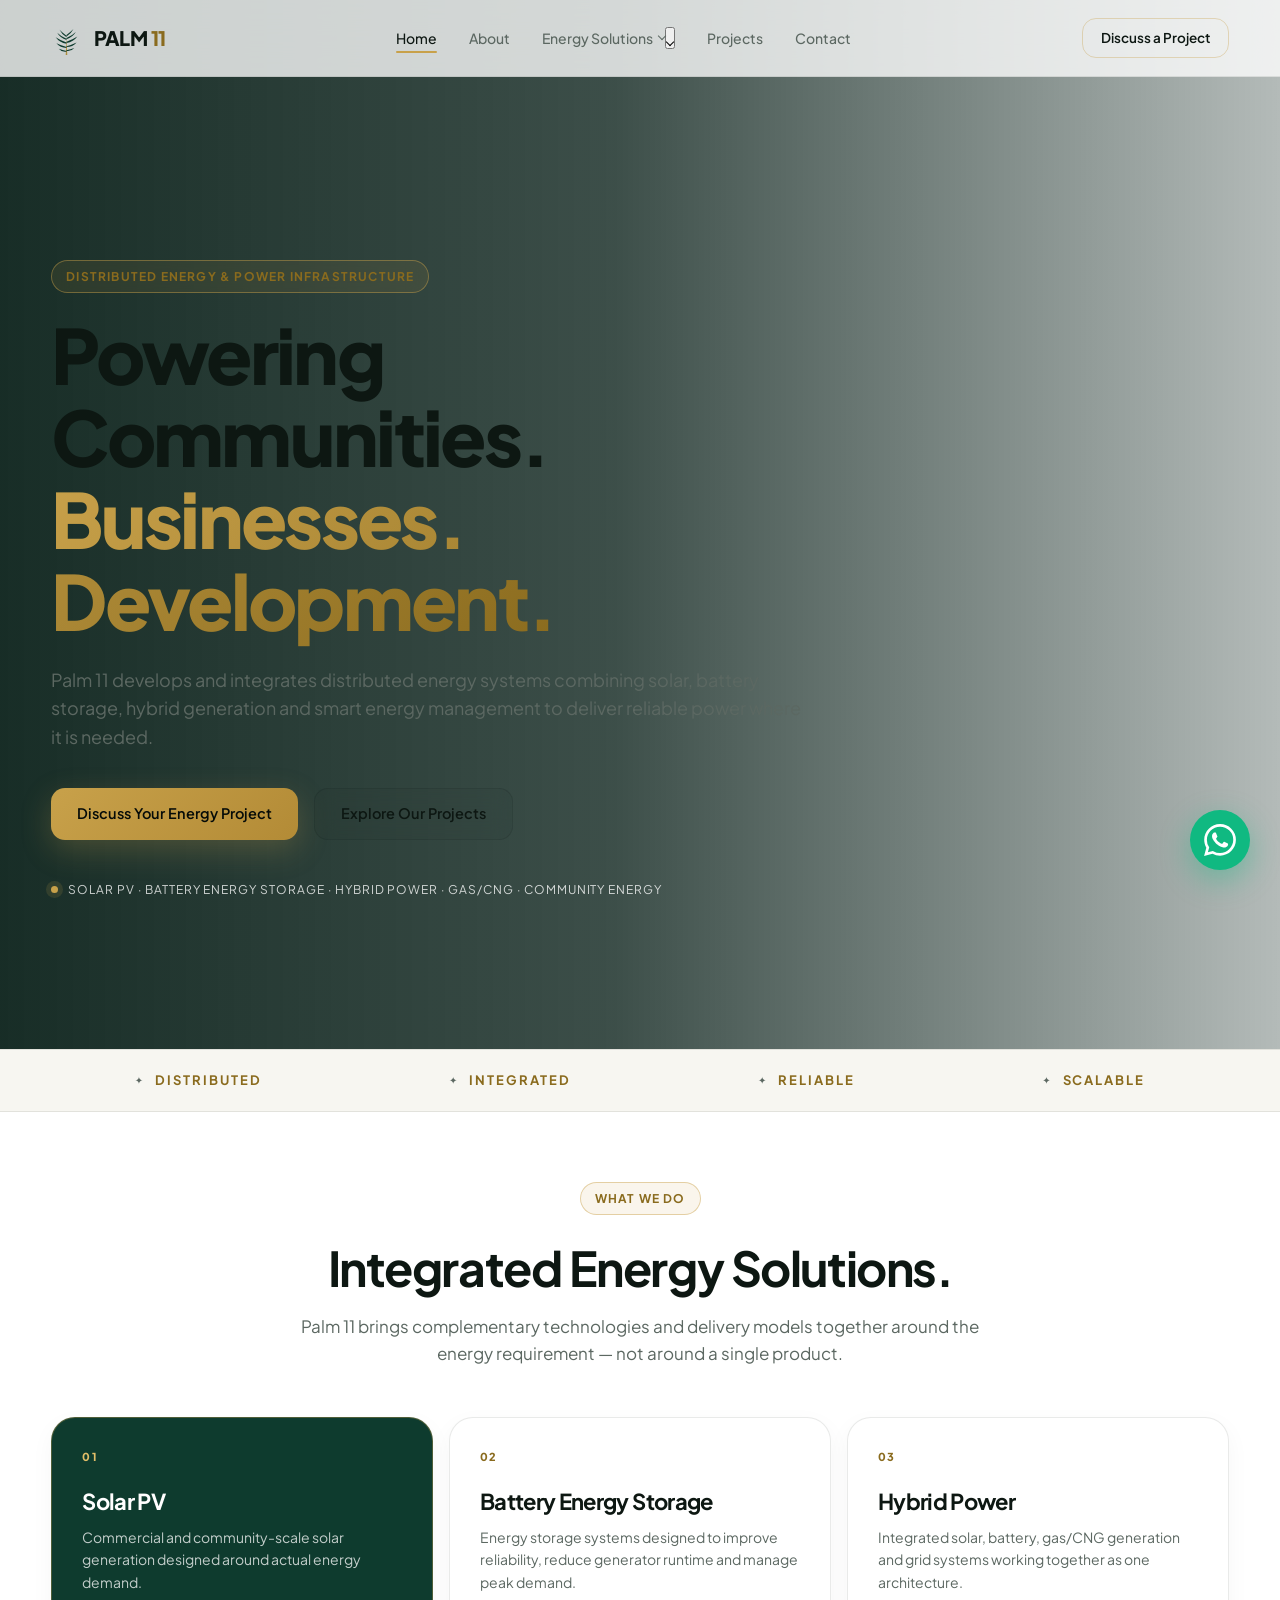
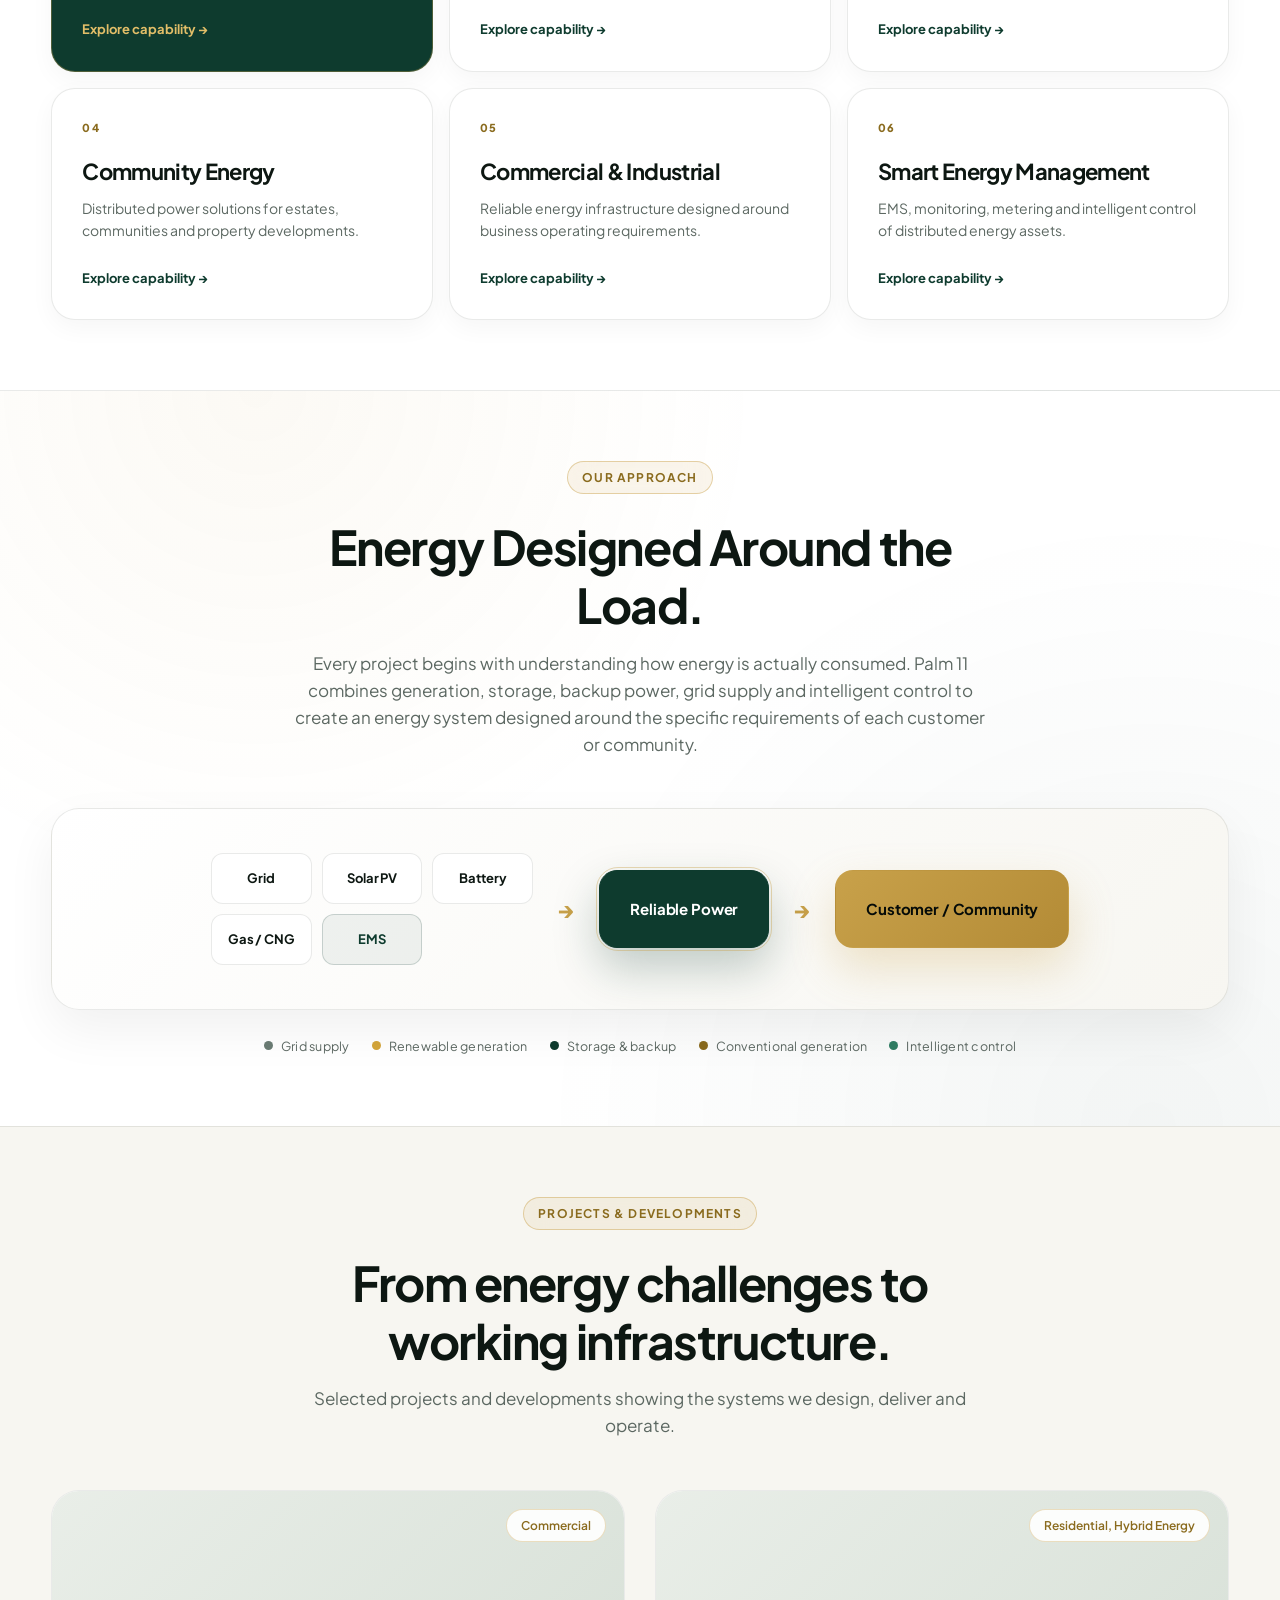
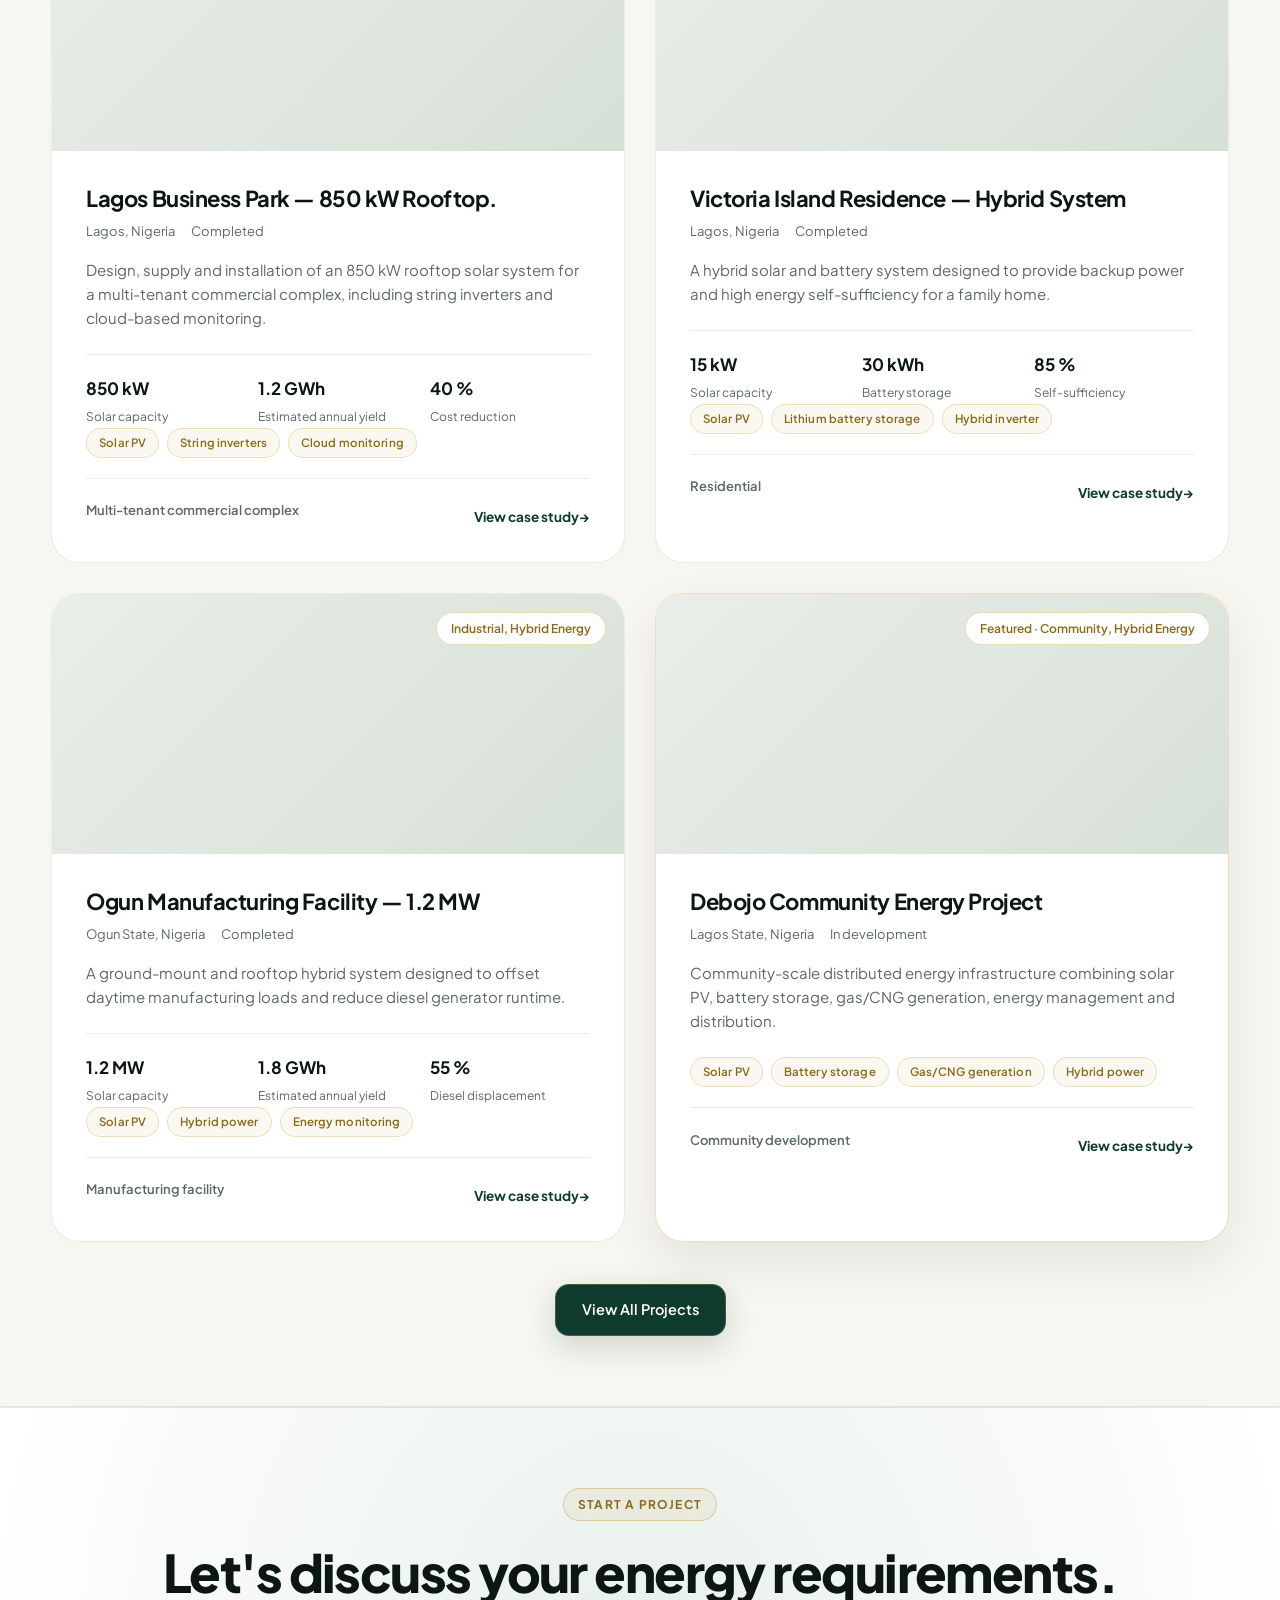
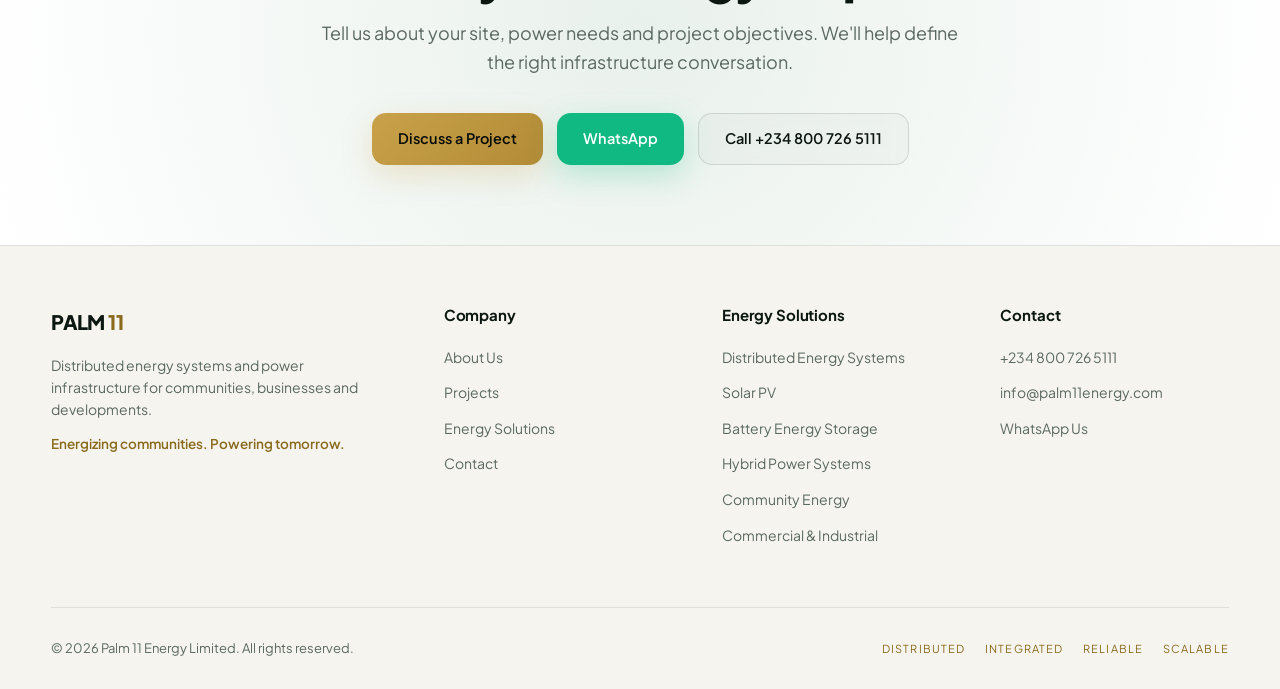
==== index.html @ ef3ab699 "Update index.html" ====
<!DOCTYPE html>
<html lang="en"><head>
<meta charset="UTF-8"><meta name="viewport" content="width=device-width, initial-scale=1.0">
<title>Palm 11 Energy | Distributed Energy &amp; Power Infrastructure</title>
<meta name="description" content="Palm 11 develops and integrates distributed energy systems — solar PV, battery storage, hybrid power, gas/CNG generation and smart energy management — for communities, businesses and developments across Nigeria.">
<meta name="keywords" content="distributed energy Nigeria, solar PV, battery energy storage, BESS Nigeria, hybrid power systems, community energy, commercial industrial energy, energy as a service, smart energy management">
<meta name="author" content="Palm 11 Energy Limited"><meta name="robots" content="index, follow"><link rel="canonical" href="https://www.palm11energy.com/">
<meta property="og:type" content="website">
<meta property="og:title" content="Palm 11 Energy | Distributed Energy &amp; Power Infrastructure">
<meta property="og:description" content="Integrated distributed energy systems for communities, businesses and developments.">
<meta property="og:url" content="https://www.palm11energy.com/">
<meta property="og:image" content="https://www.palm11energy.com/images/og-home.jpg">
<meta property="og:site_name" content="Palm 11 Energy Limited">
<meta name="twitter:card" content="summary_large_image">
<meta name="twitter:title" content="Palm 11 Energy | Distributed Energy &amp; Power Infrastructure">
<meta name="twitter:description" content="Integrated distributed energy systems for communities, businesses and developments.">
<script type="application/ld+json">{"@context":"https://schema.org","@type":"Organization","name":"Palm 11 Energy Limited","url":"https://www.palm11energy.com","logo":"https://www.palm11energy.com/images/logo.svg","description":"Distributed energy and power infrastructure development company."}</script>
<link rel="stylesheet" href="css/styles.css"><link rel="icon" type="image/svg+xml" href="images/logo-mark.svg"></head><body>
<header class="site-header">
  <div class="container nav-wrapper">
    <a href="index.html" class="logo" aria-label="Palm 11 Energy Home">
  <img src="images/logo-mark.svg" class="logo-mark" alt="" aria-hidden="true">
  <span class="logo-text">PALM <span>11</span></span>
</a>
    <nav class="nav-menu" aria-label="Main navigation"><a href="index.html" class="active">Home</a>
        <a href="about.html" class="">About</a>
        <div class="nav-dropdown">
          <a href="services.html" class="nav-dropdown-trigger " aria-haspopup="true">Energy Solutions <span class="nav-chevron" aria-hidden="true">⌄</span></a>
          <button class="nav-dropdown-toggle" type="button" aria-label="Show Energy Solutions links" aria-expanded="false" aria-controls="energy-solutions-submenu"><span class="nav-chevron" aria-hidden="true">⌄</span></button>
          <div class="nav-dropdown-menu" id="energy-solutions-submenu">
            <a href="services.html#distributed">Distributed Energy Systems <small>Integrated generation + storage</small></a>
            <a href="services.html#solar">Solar PV <small>Commercial + community scale</small></a>
            <a href="services.html#bess">Battery Energy Storage <small>BESS + load management</small></a>
            <a href="services.html#hybrid">Hybrid Power Systems <small>Solar + battery + gas/CNG + grid</small></a>
            <a href="services.html#community">Community Energy <small>Estates + developments</small></a>
            <a href="services.html#ci">Commercial &amp; Industrial <small>Business + industrial energy</small></a>
            <a href="services.html#eaas">Energy-as-a-Service <small>Service-based infrastructure</small></a>
            <a href="services.html#smart">Smart Energy &amp; Monitoring <small>EMS + metering + data</small></a>
          </div>
        </div>
        <a href="projects.html" class="">Projects</a>
        <a href="contact.html" class="">Contact</a></nav>
    <div class="nav-cta">
      <a href="contact.html" class="btn btn-outline">Discuss a Project</a>
    </div>
    <button class="mobile-toggle" aria-label="Toggle menu" aria-expanded="false"><span></span><span></span><span></span></button>
  </div>
</header>

<!-- HERO -->
<section class="hero hero-infrastructure"><div class="container"><div class="hero-content">
<span class="eyebrow">Distributed Energy &amp; Power Infrastructure</span>
<h1>Powering Communities. <span>Businesses. Development.</span></h1>
<p>Palm 11 develops and integrates distributed energy systems combining solar, battery storage, hybrid generation and smart energy management to deliver reliable power where it is needed.</p>
<div class="hero-actions">
  <a href="contact.html" class="btn btn-gold">Discuss Your Energy Project</a>
  <a href="projects.html" class="btn btn-outline-white">Explore Our Projects</a>
</div>
<div class="hero-note"><span></span> Solar PV · Battery Energy Storage · Hybrid Power · Gas/CNG · Community Energy</div>
</div></div></section>

<div class="values-bar"><div class="container"><span>Distributed</span><span>Integrated</span><span>Reliable</span><span>Scalable</span></div></div>

<!-- WHAT WE DO -->
<section class="section"><div class="container">
  <div class="section-header">
    <span class="eyebrow">What We Do</span>
    <h2>Integrated Energy Solutions.</h2>
    <p>Palm 11 brings complementary technologies and delivery models together around the energy requirement — not around a single product.</p>
  </div>
  <div class="capability-grid capability-grid-6">
    <article class="capability-card featured">
      <div class="capability-number">01</div>
      <h3>Solar PV</h3>
      <p>Commercial and community-scale solar generation designed around actual energy demand.</p>
      <a href="services.html#solar">Explore capability →</a>
    </article>
    <article class="capability-card">
      <div class="capability-number">02</div>
      <h3>Battery Energy Storage</h3>
      <p>Energy storage systems designed to improve reliability, reduce generator runtime and manage peak demand.</p>
      <a href="services.html#bess">Explore capability →</a>
    </article>
    <article class="capability-card">
      <div class="capability-number">03</div>
      <h3>Hybrid Power</h3>
      <p>Integrated solar, battery, gas/CNG generation and grid systems working together as one architecture.</p>
      <a href="services.html#hybrid">Explore capability →</a>
    </article>
    <article class="capability-card">
      <div class="capability-number">04</div>
      <h3>Community Energy</h3>
      <p>Distributed power solutions for estates, communities and property developments.</p>
      <a href="services.html#community">Explore capability →</a>
    </article>
    <article class="capability-card">
      <div class="capability-number">05</div>
      <h3>Commercial &amp; Industrial</h3>
      <p>Reliable energy infrastructure designed around business operating requirements.</p>
      <a href="services.html#ci">Explore capability →</a>
    </article>
    <article class="capability-card">
      <div class="capability-number">06</div>
      <h3>Smart Energy Management</h3>
      <p>EMS, monitoring, metering and intelligent control of distributed energy assets.</p>
      <a href="services.html#smart">Explore capability →</a>
    </article>
  </div>
</div></section>

<!-- ENERGY DESIGNED AROUND THE LOAD -->
<section class="section energy-flow-section">
  <div class="container">
    <div class="section-header">
      <span class="eyebrow">Our Approach</span>
      <h2>Energy Designed Around the Load.</h2>
      <p>Every project begins with understanding how energy is actually consumed. Palm 11 combines generation, storage, backup power, grid supply and intelligent control to create an energy system designed around the specific requirements of each customer or community.</p>
    </div>

    <div class="energy-flow" role="img" aria-label="Diagram: Grid, Solar, Battery, Gas/CNG and Energy Management System combine to deliver reliable power to the customer or community.">
      <div class="flow-sources">
        <div class="flow-node">Grid</div>
        <div class="flow-node">Solar PV</div>
        <div class="flow-node">Battery</div>
        <div class="flow-node">Gas / CNG</div>
        <div class="flow-node flow-node-ems">EMS</div>
      </div>
      <div class="flow-arrow" aria-hidden="true">→</div>
      <div class="flow-node flow-core">Reliable Power</div>
      <div class="flow-arrow" aria-hidden="true">→</div>
      <div class="flow-node flow-customer">Customer / Community</div>
    </div>

    <div class="flow-legend">
      <span><i class="dot dot-grid"></i> Grid supply</span>
      <span><i class="dot dot-solar"></i> Renewable generation</span>
      <span><i class="dot dot-storage"></i> Storage &amp; backup</span>
      <span><i class="dot dot-gen"></i> Conventional generation</span>
      <span><i class="dot dot-ems"></i> Intelligent control</span>
    </div>
  </div>
</section>

<!-- PROJECTS -->
<section class="section project-preview"><div class="container">
  <div class="section-header">
    <span class="eyebrow">Projects &amp; Developments</span>
    <h2>From energy challenges to working infrastructure.</h2>
    <p>Selected projects and developments showing the systems we design, deliver and operate.</p>
  </div>
  <div class="projects-grid">
    <article class="project-card project-card-featured">
      <div class="project-image">
        <img src="https://images.unsplash.com/photo-1473341304170-971dccb5ac1e?w=1000&q=85" alt="Debojo community-scale energy infrastructure" loading="lazy">
        <span class="project-badge project-badge-status">In Development</span>
      </div>
      <div class="project-body">
        <h3>Debojo Community Energy Project</h3>
        <div class="project-meta"><span>📍 Lagos State, Nigeria</span><span>Community Energy</span></div>
        <p>Community-scale distributed energy infrastructure combining solar PV, battery storage, gas/CNG generation, energy management and distribution.</p>
        <div class="tech-tags">
          <span>Solar PV</span><span>Battery Storage</span><span>Gas/CNG</span><span>Hybrid Power</span><span>EMS</span><span>Distribution</span>
        </div>
        <a href="projects.html#debojo" class="project-link">View Project →</a>
      </div>
    </article>

    <article class="project-card">
      <div class="project-image">
        <img src="https://images.unsplash.com/photo-1508514177221-188b1cf16e9d?w=1000&q=85" alt="Commercial rooftop solar installation" loading="lazy">
        <span class="project-badge">Commercial</span>
      </div>
      <div class="project-body">
        <h3>Lagos Business Park — 850 kW Rooftop</h3>
        <div class="project-meta"><span>📍 Lagos, Nigeria</span><span>2025</span></div>
        <p>Design, supply and installation of an 850 kW rooftop solar system with monitoring for a multi-tenant commercial complex.</p>
        <div class="project-stats">
          <div><strong>850 kW</strong><span>Capacity</span></div>
          <div><strong>1.2 GWh</strong><span>Est. Annual Yield</span></div>
          <div><strong>40%</strong><span>Cost Reduction</span></div>
        </div>
      </div>
    </article>
  </div>
  <div class="project-preview-cta"><a href="projects.html" class="btn btn-primary">View All Projects</a></div>
</div></section>

<!-- CTA -->
<section class="cta-banner"><div class="container">
  <span class="eyebrow">Start a Project</span>
  <h2>Let's discuss your energy requirements.</h2>
  <p>Tell us about your site, power needs and project objectives. We'll help define the right infrastructure conversation.</p>
  <div class="cta-actions">
    <a href="contact.html" class="btn btn-gold">Discuss a Project</a>
    <a href="https://wa.me/2348007265111?text=Hello%20Palm%2011%2C%20I%27d%20like%20to%20discuss%20an%20energy%20project" class="btn btn-whatsapp" target="_blank" rel="noopener">WhatsApp</a>
    <a href="tel:+2348007265111" class="btn btn-outline-white">Call +234 800 726 5111</a>
  </div>
</div></section>

<footer class="site-footer">
  <div class="container">
    <div class="footer-grid">
      <div class="footer-brand">
        <a href="index.html" class="logo-text">PALM <span style="color:var(--gold-ink)">11</span></a>
        <p>Distributed energy systems and power infrastructure for communities, businesses and developments.</p>
        <p class="tagline">Energizing communities. Powering tomorrow.</p>
      </div>
      <div class="footer-col"><h4>Company</h4><ul>
        <li><a href="about.html">About Us</a></li><li><a href="projects.html">Projects</a></li><li><a href="services.html">Energy Solutions</a></li><li><a href="contact.html">Contact</a></li>
      </ul></div>
      <div class="footer-col"><h4>Energy Solutions</h4><ul>
        <li><a href="services.html#distributed">Distributed Energy Systems</a></li>
        <li><a href="services.html#solar">Solar PV</a></li>
        <li><a href="services.html#bess">Battery Energy Storage</a></li>
        <li><a href="services.html#hybrid">Hybrid Power Systems</a></li>
        <li><a href="services.html#community">Community Energy</a></li>
        <li><a href="services.html#ci">Commercial &amp; Industrial</a></li>
      </ul></div>
      <div class="footer-col"><h4>Contact</h4><ul>
        <li><a href="tel:+2348007265111">+234 800 726 5111</a></li>
        <li><a href="mailto:info@palm11energy.com">info@palm11energy.com</a></li>
        <li><a href="https://wa.me/2348007265111" target="_blank" rel="noopener">WhatsApp Us</a></li>
      </ul></div>
    </div>
    <div class="footer-bottom"><p>© 2026 Palm 11 Energy Limited. All rights reserved.</p><div class="values"><span>Distributed</span><span>Integrated</span><span>Reliable</span><span>Scalable</span></div></div>
  </div>
</footer>
<a href="https://wa.me/2348007265111?text=Hello%20Palm%2011%2C%20I%27d%20like%20to%20discuss%20an%20energy%20project" class="whatsapp-float" target="_blank" rel="noopener" aria-label="Chat on WhatsApp"><svg viewBox="0 0 24 24"><path d="M17.472 14.382c-.297-.149-1.758-.867-2.03-.967-.273-.099-.471-.148-.67.15-.197.297-.767.966-.94 1.164-.173.199-.347.223-.644.075-.297-.15-1.255-.463-2.39-1.475-.883-.788-1.48-1.761-1.653-2.059-.173-.297-.018-.458.13-.606.134-.133.298-.347.446-.52.149-.174.198-.298.298-.497.099-.198.05-.371-.025-.52-.075-.149-.669-1.612-.916-2.207-.242-.579-.487-.5-.669-.51-.173-.008-.371-.01-.57-.01-.198 0-.52.074-.792.372-.272.297-1.04 1.016-1.04 2.479 0 1.462 1.065 2.875 1.213 3.074.149.198 2.096 3.2 5.077 4.487.709.306 1.262.489 1.694.625.712.227 1.36.195 1.871.118.571-.085 1.758-.719 2.006-1.413.248-.694.248-1.289.173-1.413-.074-.124-.272-.198-.57-.347m-5.421 7.403h-.004a9.87 9.87 0 01-5.031-1.378l-.361-.214-3.741.982.998-3.648-.235-.374a9.86 9.86 0 01-1.51-5.26c.001-5.45 4.436-9.884 9.888-9.884 2.64 0 5.122 1.03 6.988 2.898a9.825 9.825 0 012.893 6.994c-.003 5.45-4.435 9.884-9.885 9.884m8.413-18.297A11.815 11.815 0 0012.05 0C5.495 0 .16 5.335.157 11.892c0 2.096.547 4.142 1.588 5.945L.057 24l6.305-1.654a11.882 11.882 0 005.683 1.448h.005c6.554 0 11.89-5.335 11.893-11.893a11.821 11.821 0 00-3.48-8.413z"/></svg></a>
<script src="js/main.js"></script></body></html>
---- css/styles.css ----
/* ============================================
   PALM 11 ENERGY LIMITED
   Modern premium design system
   Font: Plus Jakarta Sans
   ============================================ */

@import url('https://fonts.googleapis.com/css2?family=Plus+Jakarta+Sans:wght@300;400;500;600;700;800&display=swap');

:root {
  --bg: #ffffff;
  --bg-surface: #f7f6f1;
  --bg-card: #ffffff;
  --border: rgba(200, 161, 74, 0.35);
  --border-light: rgba(13, 23, 18, 0.09);
  --gold: #C8A14A;
  --gold-light: #e2be68;
  --gold-ink: #8a6b1e;
  --emerald-dark: #0E3B2E;
  --emerald-glow: rgba(14, 59, 46, 0.12);
  --text-main: #0d1712;
  --text-muted: #5c6862;
  --cream: #f4f3ed;
  --white: #ffffff;
  --shadow: 0 10px 30px rgba(13, 23, 18, 0.08);
  --shadow-lg: 0 25px 50px rgba(13, 23, 18, 0.12);
  --radius: 16px;
  --radius-lg: 24px;
  --radius-xl: 28px;
  --transition: all 0.3s cubic-bezier(0.16, 1, 0.3, 1);
}

*, *::before, *::after {
  box-sizing: border-box;
  margin: 0;
  padding: 0;
}

html {
  scroll-behavior: smooth;
  font-size: 16px;
}

body {
  font-family: 'Plus Jakarta Sans', system-ui, -apple-system, sans-serif;
  line-height: 1.6;
  background: var(--bg);
  color: var(--text-main);
  overflow-x: hidden;
  -webkit-font-smoothing: antialiased;
}

img {
  max-width: 100%;
  height: auto;
  display: block;
}

a {
  text-decoration: none;
  color: inherit;
  transition: var(--transition);
}

ul, ol {
  list-style: none;
}

h1, h2, h3, h4, h5, h6 {
  font-family: 'Plus Jakarta Sans', sans-serif;
  font-weight: 700;
  line-height: 1.2;
  color: var(--text-main);
  letter-spacing: -0.03em;
}

.container {
  width: min(1200px, 92%);
  margin: 0 auto;
}

.section {
  padding: 70px 0;
}

.section-header {
  text-align: center;
  max-width: 700px;
  margin: 0 auto 50px;
}

.section-header .eyebrow {
  margin-bottom: 12px;
}

.section-header h2 {
  font-size: clamp(32px, 4.5vw, 48px);
  font-weight: 700;
  letter-spacing: -0.03em;
  margin-top: 12px;
  margin-bottom: 16px;
}

.section-header p {
  color: var(--text-muted);
  font-size: 17px;
}

.eyebrow {
  display: inline-flex;
  align-items: center;
  padding: 6px 14px;
  margin-bottom: 20px;
  border: 1px solid rgba(200, 161, 74, 0.45);
  border-radius: 999px;
  background: rgba(200, 161, 74, 0.1);
  backdrop-filter: blur(12px);
  color: var(--gold-ink);
  font-size: 12px;
  font-weight: 700;
  letter-spacing: 0.1em;
  text-transform: uppercase;
}

.btn {
  display: inline-flex;
  align-items: center;
  justify-content: center;
  gap: 8px;
  min-height: 52px;
  padding: 0 26px;
  border-radius: 14px;
  font-family: 'Plus Jakarta Sans', sans-serif;
  font-weight: 600;
  font-size: 14.5px;
  border: none;
  cursor: pointer;
  white-space: nowrap;
  transition: var(--transition);
}

.btn-gold {
  background: linear-gradient(135deg, var(--gold) 0%, #b38b36 100%);
  color: #050b08;
  box-shadow: 0 10px 30px rgba(200, 161, 74, 0.25);
}

.btn-gold:hover {
  transform: translateY(-2px);
  background: linear-gradient(135deg, var(--gold-light) 0%, var(--gold) 100%);
  box-shadow: 0 15px 35px rgba(200, 161, 74, 0.4);
}

.btn-outline {
  background: transparent;
  color: var(--text-main);
  border: 1px solid var(--border);
}

.btn-outline:hover {
  background: rgba(200, 161, 74, 0.08);
  border-color: var(--gold);
}

.btn-outline-white {
  background: rgba(13, 23, 18, 0.02);
  color: var(--text-main);
  border: 1px solid rgba(13, 23, 18, 0.12);
  backdrop-filter: blur(10px);
}

.btn-outline-white:hover {
  background: rgba(13, 23, 18, 0.05);
  border-color: rgba(13, 23, 18, 0.28);
}

.btn-whatsapp {
  background: #10b981;
  color: #fff;
  box-shadow: 0 10px 30px rgba(16, 185, 129, 0.25);
}

.btn-whatsapp:hover {
  transform: translateY(-2px);
  background: #059669;
  box-shadow: 0 15px 35px rgba(16, 185, 129, 0.4);
}

.btn-primary {
  background: var(--emerald-dark);
  color: #fff;
  border: 1px solid rgba(200, 161, 74, 0.3);
  box-shadow: 0 10px 30px rgba(14, 59, 46, 0.18);
}

.btn-primary:hover {
  transform: translateY(-2px);
  background: #154c3c;
  border-color: var(--gold);
}

.site-header {
  position: fixed;
  top: 0;
  width: 100%;
  z-index: 1000;
  padding: 18px 0;
  background: rgba(255, 255, 255, 0.78);
  backdrop-filter: blur(20px);
  -webkit-backdrop-filter: blur(20px);
  border-bottom: 1px solid var(--border-light);
  transition: var(--transition);
}

.site-header.scrolled {
  background: rgba(255, 255, 255, 0.92);
  box-shadow: 0 4px 20px rgba(13, 23, 18, 0.06);
}

.nav-wrapper {
  display: flex;
  align-items: center;
  justify-content: space-between;
  gap: 20px;
}

.logo {
  display: flex;
  align-items: center;
  gap: 12px;
}

.logo-mark {
  height: 38px;
  width: auto;
}

.logo-text {
  font-size: 20px;
  font-weight: 800;
  letter-spacing: -0.03em;
  color: var(--text-main);
}

.logo-text span {
  color: var(--gold-ink);
}

.nav-menu {
  display: flex;
  gap: 32px;
  align-items: center;
}

.nav-menu a {
  font-size: 14px;
  font-weight: 500;
  color: var(--text-muted);
  transition: color 0.2s ease;
  position: relative;
}

.nav-menu a:hover,
.nav-menu a.active {
  color: var(--text-main);
}

.nav-menu a.active::after {
  content: '';
  position: absolute;
  bottom: -4px;
  left: 0;
  width: 100%;
  height: 2px;
  background: var(--gold);
  border-radius: 2px;
}

.nav-cta {
  display: flex;
  gap: 12px;
  align-items: center;
}

.nav-cta .btn {
  min-height: 40px;
  padding: 0 18px;
  font-size: 13.5px;
}

.mobile-toggle {
  display: none;
  background: none;
  border: none;
  cursor: pointer;
  flex-direction: column;
  gap: 5px;
  padding: 8px;
}

.mobile-toggle span {
  display: block;
  width: 24px;
  height: 2px;
  background: var(--text-main);
  border-radius: 2px;
  transition: var(--transition);
}

.hero {
  min-height: auto;
  display: flex;
  align-items: center;
  padding: 130px 0 70px;
  position: relative;
  background:
    radial-gradient(circle at 80% 20%, rgba(14, 59, 46, 0.09), transparent 45%),
    radial-gradient(circle at 10% 80%, rgba(200, 161, 74, 0.14), transparent 40%),
    linear-gradient(180deg, #ffffff 0%, #f6f5ef 100%);
}

.hero-content {
  max-width: 820px;
}

.hero h1 {
  font-size: clamp(42px, 7vw, 76px);
  font-weight: 800;
  letter-spacing: -0.035em;
  line-height: 1.08;
  margin-bottom: 24px;
  color: var(--text-main);
}

.hero h1 span {
  background: linear-gradient(135deg, var(--gold) 0%, var(--gold-ink) 100%);
  -webkit-background-clip: text;
  -webkit-text-fill-color: transparent;
  background-clip: text;
}

.hero p {
  font-size: 19px;
  color: var(--text-muted);
  max-width: 700px;
  margin-bottom: 36px;
  font-weight: 400;
}

.hero-actions {
  display: flex;
  gap: 16px;
  flex-wrap: wrap;
  margin-bottom: 40px;
}

.hero-stats {
  display: flex;
  flex-wrap: wrap;
  gap: 40px;
  padding-top: 30px;
  border-top: 1px solid var(--border-light);
}

.stat-item h3 {
  font-size: 34px;
  font-weight: 800;
  color: var(--gold-ink);
  letter-spacing: -0.03em;
  margin-bottom: 4px;
}

.stat-item p {
  font-size: 13.5px;
  color: var(--text-muted);
  margin-bottom: 0;
}

.values-bar {
  background: var(--bg-surface);
  border-top: 1px solid var(--border-light);
  border-bottom: 1px solid var(--border-light);
  padding: 20px 0;
}

.values-bar .container {
  display: flex;
  justify-content: space-around;
  align-items: center;
  flex-wrap: wrap;
  gap: 20px;
  text-transform: uppercase;
  font-size: 13px;
  font-weight: 700;
  letter-spacing: 0.15em;
  color: var(--gold-ink);
}

.values-bar span {
  display: inline-flex;
  align-items: center;
  gap: 10px;
}

.values-bar span::before {
  content: "✦";
  color: var(--text-muted);
  font-size: 10px;
}

.about-preview {
  background: var(--bg);
}

.about-grid {
  display: grid;
  grid-template-columns: 1fr 1fr;
  gap: 60px;
  align-items: center;
}

.about-image {
  position: relative;
  border-radius: var(--radius-xl);
  overflow: hidden;
  border: 1px solid var(--border);
  box-shadow: 0 30px 60px rgba(13, 23, 18, 0.12);
}

.about-image img {
  width: 100%;
  height: 100%;
  min-height: 380px;
  object-fit: cover;
  display: block;
  transition: transform 0.6s cubic-bezier(0.16, 1, 0.3, 1);
}

.about-image:hover img {
  transform: scale(1.03);
}

.about-content h2 {
  font-size: clamp(28px, 3.5vw, 42px);
  font-weight: 700;
  letter-spacing: -0.03em;
  margin: 12px 0 20px;
}

.about-content p {
  color: var(--text-muted);
  font-size: 16px;
  margin-bottom: 20px;
}

.about-content .btn {
  margin-top: 12px;
}

.services-grid {
  display: grid;
  grid-template-columns: repeat(3, 1fr);
  gap: 24px;
}

.service-card {
  background: var(--bg-surface);
  border: 1px solid var(--border-light);
  border-radius: var(--radius-lg);
  padding: 38px 32px;
  transition: var(--transition);
  position: relative;
  overflow: hidden;
  display: flex;
  flex-direction: column;
}

.service-card::before {
  content: '';
  position: absolute;
  top: 0;
  left: 0;
  width: 100%;
  height: 2px;
  background: linear-gradient(90deg, transparent, var(--gold), transparent);
  opacity: 0;
  transition: opacity 0.3s ease;
}

.service-card:hover {
  transform: translateY(-6px);
  border-color: var(--border);
  background: var(--bg-card);
  box-shadow: var(--shadow-lg);
}

.service-card:hover::before {
  opacity: 1;
}

.service-icon {
  width: 56px;
  height: 56px;
  border-radius: 16px;
  background: rgba(200, 161, 74, 0.1);
  border: 1px solid rgba(200, 161, 74, 0.3);
  display: flex;
  align-items: center;
  justify-content: center;
  color: var(--gold-ink);
  margin-bottom: 24px;
}

.service-icon svg {
  width: 26px;
  height: 26px;
}

.service-card h3 {
  font-size: 20px;
  font-weight: 700;
  letter-spacing: -0.02em;
  margin-bottom: 12px;
}

.service-card p {
  color: var(--text-muted);
  font-size: 14.5px;
  margin-bottom: 24px;
  flex-grow: 1;
}

.service-card a {
  font-size: 14px;
  font-weight: 600;
  color: var(--gold-ink);
  display: inline-flex;
  align-items: center;
  gap: 6px;
  transition: gap 0.2s ease;
}

.service-card a:hover {
  gap: 10px;
}

.projects-grid {
  display: grid;
  grid-template-columns: repeat(2, 1fr);
  gap: 30px;
}

.project-card {
  background: var(--bg-card);
  border: 1px solid var(--border-light);
  border-radius: var(--radius-xl);
  overflow: hidden;
  transition: var(--transition);
}

.project-card:hover {
  transform: translateY(-6px);
  border-color: var(--border);
  box-shadow: 0 30px 60px rgba(13, 23, 18, 0.12);
}

.project-image {
  position: relative;
  height: 260px;
  overflow: hidden;
}

.project-image img {
  width: 100%;
  height: 100%;
  object-fit: cover;
  transition: transform 0.6s cubic-bezier(0.16, 1, 0.3, 1);
}

.project-card:hover .project-image img {
  transform: scale(1.05);
}

.project-badge {
  position: absolute;
  top: 18px;
  right: 18px;
  background: rgba(255, 255, 255, 0.9);
  backdrop-filter: blur(12px);
  border: 1px solid var(--border);
  color: var(--gold-ink);
  padding: 6px 14px;
  border-radius: 99px;
  font-size: 12px;
  font-weight: 600;
}

.project-body {
  padding: 34px;
}

.project-body h3 {
  font-size: 22px;
  font-weight: 700;
  letter-spacing: -0.02em;
  margin-bottom: 10px;
}

.project-meta {
  display: flex;
  gap: 16px;
  font-size: 13px;
  color: var(--text-muted);
  margin-bottom: 16px;
  flex-wrap: wrap;
}

.project-body p {
  color: var(--text-muted);
  font-size: 15px;
  margin-bottom: 24px;
}

.project-stats {
  display: grid;
  grid-template-columns: repeat(3, 1fr);
  gap: 12px;
  padding-top: 20px;
  border-top: 1px solid var(--border-light);
}

.project-stats div strong {
  display: block;
  font-size: 17px;
  color: var(--text-main);
  font-weight: 700;
}

.project-stats div span {
  font-size: 12px;
  color: var(--text-muted);
}

.cta-banner {
  padding: 80px 0;
  background: radial-gradient(circle at center, #e9f1ec 0%, var(--bg) 100%);
  text-align: center;
  position: relative;
  overflow: hidden;
  border-top: 1px solid var(--border-light);
}

.cta-banner h2 {
  font-size: clamp(34px, 5vw, 52px);
  font-weight: 800;
  letter-spacing: -0.03em;
  margin-bottom: 16px;
  color: var(--text-main);
}

.cta-banner p {
  color: var(--text-muted);
  font-size: 18px;
  max-width: 640px;
  margin: 0 auto 36px;
}

.cta-actions {
  display: flex;
  justify-content: center;
  gap: 14px;
  flex-wrap: wrap;
}

.page-hero {
  padding: 140px 0 70px;
  text-align: center;
  background:
    radial-gradient(circle at 80% 20%, rgba(14, 59, 46, 0.09), transparent 45%),
    radial-gradient(circle at 10% 80%, rgba(200, 161, 74, 0.12), transparent 40%),
    linear-gradient(180deg, #ffffff 0%, #f6f5ef 100%);
  border-bottom: 1px solid var(--border-light);
}

.page-hero h1 {
  font-size: clamp(36px, 5vw, 56px);
  font-weight: 800;
  letter-spacing: -0.03em;
  margin-bottom: 16px;
  color: var(--text-main);
}

.page-hero p {
  max-width: 560px;
  margin: 0 auto;
  color: var(--text-muted);
  font-size: 18px;
}

.breadcrumb {
  display: flex;
  justify-content: center;
  gap: 8px;
  margin-bottom: 20px;
  font-size: 13px;
  color: var(--text-muted);
}

.breadcrumb a {
  color: var(--gold-ink);
  font-weight: 500;
}

.breadcrumb a:hover {
  color: var(--gold);
}

.mission-vision {
  display: grid;
  grid-template-columns: 1fr 1fr;
  gap: 28px;
}

.mv-card {
  background: var(--bg-surface);
  padding: 40px;
  border-radius: var(--radius-lg);
  border: 1px solid var(--border-light);
  border-left: 4px solid var(--gold);
}

.mv-card h3 {
  margin-bottom: 16px;
  font-size: 22px;
}

.mv-card p {
  color: var(--text-muted);
  font-size: 15px;
}

.values-grid {
  display: grid;
  grid-template-columns: repeat(4, 1fr);
  gap: 24px;
}

.value-card {
  text-align: center;
  padding: 36px 24px;
  background: var(--bg-surface);
  border: 1px solid var(--border-light);
  border-radius: var(--radius-lg);
  transition: var(--transition);
}

.value-card:hover {
  box-shadow: var(--shadow);
  border-color: var(--border);
  transform: translateY(-4px);
}

.value-card .icon {
  width: 64px;
  height: 64px;
  margin: 0 auto 20px;
  background: rgba(200, 161, 74, 0.1);
  border: 1px solid rgba(200, 161, 74, 0.3);
  border-radius: 50%;
  display: flex;
  align-items: center;
  justify-content: center;
  color: var(--gold-ink);
}

.value-card h4 {
  font-size: 17px;
  margin-bottom: 10px;
}

.value-card p {
  font-size: 14px;
  color: var(--text-muted);
}

.service-detail {
  display: grid;
  grid-template-columns: 1fr 1fr;
  gap: 48px;
  align-items: center;
  margin-bottom: 72px;
}

.service-detail:nth-child(even) {
  direction: rtl;
}

.service-detail:nth-child(even) > * {
  direction: ltr;
}

.service-detail-image {
  border-radius: var(--radius-xl);
  overflow: hidden;
  border: 1px solid var(--border);
  box-shadow: 0 20px 50px rgba(13, 23, 18, 0.1);
  height: 340px;
}

.service-detail-image img {
  width: 100%;
  height: 100%;
  object-fit: cover;
}

.service-detail-content h3 {
  font-size: 28px;
  margin-bottom: 16px;
}

.service-detail-content p {
  color: var(--text-muted);
  margin-bottom: 16px;
  font-size: 15.5px;
}

.service-detail-content ul {
  margin: 20px 0 28px;
}

.service-detail-content ul li {
  position: relative;
  padding-left: 28px;
  margin-bottom: 12px;
  color: var(--text-muted);
  font-size: 15px;
}

.service-detail-content ul li::before {
  content: '✓';
  position: absolute;
  left: 0;
  color: var(--gold-ink);
  font-weight: 700;
}

.project-filters {
  display: flex;
  justify-content: center;
  gap: 10px;
  margin-bottom: 40px;
  flex-wrap: wrap;
}

.filter-btn {
  padding: 10px 20px;
  border: 1px solid var(--border-light);
  background: transparent;
  border-radius: 99px;
  font-family: 'Plus Jakarta Sans', sans-serif;
  font-size: 13.5px;
  font-weight: 600;
  cursor: pointer;
  transition: var(--transition);
  color: var(--text-muted);
}

.filter-btn:hover,
.filter-btn.active {
  background: var(--emerald-dark);
  color: #fff;
  border-color: var(--emerald-dark);
}

.contact-grid {
  display: grid;
  grid-template-columns: 1fr 1.15fr;
  gap: 48px;
}

.contact-info h2 {
  font-size: clamp(28px, 3.5vw, 36px);
  margin-bottom: 16px;
}

.contact-info > p {
  color: var(--text-muted);
  margin-bottom: 36px;
  font-size: 16px;
}

.contact-item {
  display: flex;
  gap: 16px;
  margin-bottom: 28px;
}

.contact-item .icon {
  width: 48px;
  height: 48px;
  background: rgba(200, 161, 74, 0.1);
  border: 1px solid rgba(200, 161, 74, 0.3);
  border-radius: 14px;
  display: flex;
  align-items: center;
  justify-content: center;
  flex-shrink: 0;
  color: var(--gold-ink);
}

.contact-item h4 {
  font-size: 14px;
  font-weight: 700;
  margin-bottom: 4px;
  color: var(--text-main);
  letter-spacing: -0.01em;
}

.contact-item p,
.contact-item a {
  color: var(--text-muted);
  font-size: 14.5px;
}

.contact-item a:hover {
  color: var(--gold-ink);
}

.contact-form {
  background: var(--bg-surface);
  padding: 40px;
  border-radius: var(--radius-xl);
  border: 1px solid var(--border-light);
}

.contact-form h3 {
  font-size: 22px;
  margin-bottom: 8px;
}

.form-group {
  margin-bottom: 20px;
}

.form-group label {
  display: block;
  font-size: 13px;
  font-weight: 600;
  margin-bottom: 8px;
  color: var(--text-main);
}

.form-group input,
.form-group select,
.form-group textarea {
  width: 100%;
  padding: 14px 16px;
  border: 1px solid var(--border-light);
  border-radius: 12px;
  font-family: 'Plus Jakarta Sans', sans-serif;
  font-size: 14.5px;
  background: var(--white);
  color: var(--text-main);
  transition: var(--transition);
}

.form-group input:focus,
.form-group select:focus,
.form-group textarea:focus {
  outline: none;
  border-color: var(--gold);
  box-shadow: 0 0 0 3px rgba(200, 161, 74, 0.15);
}

.form-group textarea {
  min-height: 140px;
  resize: vertical;
}

.form-row {
  display: grid;
  grid-template-columns: 1fr 1fr;
  gap: 16px;
}

.site-footer {
  background: #f5f4ee;
  padding: 60px 0 30px;
  border-top: 1px solid var(--border-light);
}

.footer-grid {
  display: grid;
  grid-template-columns: 1.5fr 1fr 1fr 1fr;
  gap: 50px;
  margin-bottom: 50px;
}

.footer-brand .logo-text {
  margin-bottom: 16px;
  display: inline-block;
}

.footer-brand p {
  color: var(--text-muted);
  font-size: 14px;
  margin-bottom: 12px;
}

.footer-brand .tagline {
  color: var(--gold-ink);
  font-weight: 600;
  font-size: 13.5px;
}

.footer-col h4 {
  font-size: 15px;
  font-weight: 700;
  color: var(--text-main);
  margin-bottom: 20px;
  letter-spacing: -0.01em;
}

.footer-col ul li {
  margin-bottom: 12px;
}

.footer-col a {
  font-size: 14px;
  color: var(--text-muted);
  transition: color 0.2s ease;
}

.footer-col a:hover {
  color: var(--gold-ink);
}

.footer-bottom {
  display: flex;
  justify-content: space-between;
  align-items: center;
  padding-top: 30px;
  border-top: 1px solid var(--border-light);
  font-size: 13px;
  color: var(--text-muted);
  flex-wrap: wrap;
  gap: 20px;
}

.footer-bottom .values {
  display: flex;
  gap: 20px;
  text-transform: uppercase;
  font-size: 11px;
  letter-spacing: 0.1em;
  color: var(--gold-ink);
  flex-wrap: wrap;
}

.whatsapp-float {
  position: fixed;
  bottom: 30px;
  right: 30px;
  width: 60px;
  height: 60px;
  background: #10b981;
  border-radius: 50%;
  display: flex;
  align-items: center;
  justify-content: center;
  box-shadow: 0 10px 30px rgba(16, 185, 129, 0.4);
  z-index: 999;
  transition: var(--transition);
}

.whatsapp-float:hover {
  transform: scale(1.1) translateY(-3px);
  box-shadow: 0 15px 40px rgba(16, 185, 129, 0.6);
}

.whatsapp-float svg {
  width: 32px;
  height: 32px;
  fill: #fff;
}

@media (max-width: 960px) {
  .nav-menu {
    position: fixed;
    top: 74px;
    left: 0;
    right: 0;
    background: rgba(255, 255, 255, 0.98);
    backdrop-filter: blur(20px);
    flex-direction: column;
    padding: 28px;
    gap: 20px;
    box-shadow: var(--shadow-lg);
    transform: translateY(-120%);
    opacity: 0;
    visibility: hidden;
    transition: var(--transition);
    border-bottom: 1px solid var(--border-light);
  }

  .nav-menu.open {
    transform: translateY(0);
    opacity: 1;
    visibility: visible;
  }

  .mobile-toggle {
    display: flex;
  }

  .nav-cta {
    display: none;
  }

  .about-grid,
  .contact-grid,
  .service-detail,
  .mission-vision,
  .projects-grid,
  .footer-grid {
    grid-template-columns: 1fr;
  }

  .service-detail:nth-child(even) {
    direction: ltr;
  }

  .services-grid {
    grid-template-columns: repeat(2, 1fr);
  }

  .values-grid {
    grid-template-columns: 1fr 1fr;
  }

  .hero-stats {
    gap: 30px;
  }
}

@media (max-width: 640px) {
  .section {
    padding: 56px 0;
  }

  .services-grid,
  .values-grid {
    grid-template-columns: 1fr;
  }

  .form-row {
    grid-template-columns: 1fr;
  }

  .hero {
    padding-top: 110px;
  }

  .hero-actions,
  .cta-actions {
    flex-direction: column;
  }

  .hero-actions .btn,
  .cta-actions .btn {
    width: 100%;
    justify-content: center;
  }

  .hero-stats {
    gap: 24px;
  }

  .stat-item h3 {
    font-size: 28px;
  }

  .stat-item p {
    font-size: 12.5px;
  }

  .footer-bottom {
    flex-direction: column;
    text-align: center;
  }

  .page-hero {
    padding: 120px 0 56px;
  }

  .contact-form {
    padding: 28px 20px;
  }
}

:focus-visible {
  outline: 2px solid var(--gold);
  outline-offset: 3px;
}

.sr-only {
  position: absolute;
  width: 1px;
  height: 1px;
  padding: 0;
  margin: -1px;
  overflow: hidden;
  clip: rect(0, 0, 0, 0);
  border: 0;
}

/* ============================================
   PALM 11 ENERGY INFRASTRUCTURE UPDATE
   ============================================ */
.nav-dropdown{position:relative;display:flex;align-items:center;height:100%;}
.nav-dropdown-trigger{display:flex!important;align-items:center;gap:6px;}
.nav-chevron{font-size:15px;line-height:1;transform:translateY(-1px);}
.nav-dropdown-menu{position:absolute;top:calc(100% + 18px);left:50%;transform:translateX(-50%) translateY(8px);width:290px;background:#fff;border:1px solid var(--border-light);border-radius:18px;box-shadow:var(--shadow-lg);padding:10px;opacity:0;visibility:hidden;pointer-events:none;transition:var(--transition);}
.nav-dropdown:hover .nav-dropdown-menu,.nav-dropdown:focus-within .nav-dropdown-menu{opacity:1;visibility:visible;pointer-events:auto;transform:translateX(-50%) translateY(0);}
.nav-dropdown-menu a{display:flex!important;flex-direction:column;align-items:flex-start!important;gap:2px;padding:12px 13px;border-radius:11px;font-size:13px;font-weight:700;}
.nav-dropdown-menu a:hover{background:var(--bg-surface);color:var(--emerald-dark);}
.nav-dropdown-menu small{font-size:11px;font-weight:500;color:var(--text-muted);}
.hero-infrastructure{min-height:720px;background:linear-gradient(90deg,rgba(6,29,22,.93) 0%,rgba(6,29,22,.78) 48%,rgba(6,29,22,.30) 100%),url('https://images.unsplash.com/photo-1497435334941-8c899ee9e8e9?w=1800&q=88') center/cover no-repeat;}
.hero-infrastructure .hero-content{max-width:820px;padding:130px 0 80px;}
.hero-infrastructure h1{max-width:900px;}
.hero-infrastructure h1 span{color:var(--gold-light);}
.hero-infrastructure .hero-content>p{max-width:760px;font-size:18px;}
.hero-note{margin-top:28px;color:rgba(255,255,255,.78);font-size:12px;letter-spacing:.08em;text-transform:uppercase;display:flex;align-items:center;gap:10px;flex-wrap:wrap;}
.hero-note span{width:7px;height:7px;background:var(--gold);border-radius:50%;box-shadow:0 0 0 5px rgba(200,161,74,.14);}
.capability-grid{display:grid;grid-template-columns:repeat(3,1fr);gap:16px;}
.capability-card{position:relative;padding:30px;border:1px solid var(--border-light);border-radius:var(--radius-lg);background:#fff;min-height:250px;box-shadow:0 8px 25px rgba(13,23,18,.04);transition:var(--transition);}
.capability-card:hover{transform:translateY(-5px);box-shadow:var(--shadow);border-color:var(--border);}
.capability-card.featured{background:var(--emerald-dark);color:#fff;border-color:rgba(200,161,74,.35);}
.capability-card.featured h3,.capability-card.featured p{color:#fff;}
.capability-card.featured p{color:rgba(255,255,255,.75);}
.capability-card h3{font-size:22px;margin:28px 0 12px;}
.capability-card p{color:var(--text-muted);font-size:14px;margin-bottom:22px;}
.capability-card a{font-size:13px;font-weight:700;color:var(--emerald-dark);}
.capability-card.featured a{color:var(--gold-light);}
.capability-number{font-size:11px;font-weight:800;letter-spacing:.12em;color:var(--gold-ink);}
.capability-card.featured .capability-number{color:var(--gold-light);}
.market-section{background:var(--bg-surface);border-top:1px solid var(--border-light);border-bottom:1px solid var(--border-light);}
.market-grid{display:grid;grid-template-columns:repeat(4,1fr);gap:1px;background:var(--border-light);border:1px solid var(--border-light);border-radius:var(--radius-lg);overflow:hidden;}
.market-grid>div{background:#fff;padding:28px;min-height:145px;display:flex;flex-direction:column;justify-content:space-between;}
.market-grid strong{font-size:19px;}
.market-grid span{font-size:13px;color:var(--text-muted);}
.solution-stack{display:flex;flex-direction:column;gap:22px;}
.solution-block{display:grid;grid-template-columns:70px 1fr 43%;gap:35px;align-items:center;border:1px solid var(--border-light);border-radius:var(--radius-xl);padding:32px;background:#fff;box-shadow:0 8px 28px rgba(13,23,18,.035);scroll-margin-top:110px;}
.solution-block.reverse{grid-template-columns:43% 1fr 70px;}
.solution-block.reverse .solution-index{grid-column:3;grid-row:1;}
.solution-block.reverse .solution-copy{grid-column:2;grid-row:1;}
.solution-block.reverse .solution-image{grid-column:1;grid-row:1;}
.solution-index{align-self:start;font-size:12px;font-weight:800;color:var(--gold-ink);letter-spacing:.12em;padding-top:4px;}
.solution-copy h2{font-size:clamp(28px,3vw,40px);margin:8px 0 15px;}
.solution-copy p{color:var(--text-muted);max-width:650px;}
.solution-copy ul{margin:22px 0 26px;display:grid;grid-template-columns:1fr 1fr;gap:9px 18px;}
.solution-copy li{font-size:13px;color:var(--text-muted);padding-left:18px;position:relative;}
.solution-copy li:before{content:'+';position:absolute;left:0;color:var(--gold-ink);font-weight:800;}
.solution-image{height:340px;border-radius:18px;overflow:hidden;}
.solution-image img{width:100%;height:100%;object-fit:cover;}
.process-grid{display:grid;grid-template-columns:repeat(4,1fr);gap:14px;}
.process-grid>div{padding:26px;background:#fff;border:1px solid var(--border-light);border-radius:18px;}
.process-grid span{font-size:12px;font-weight:800;color:var(--gold-ink);letter-spacing:.12em;}
.process-grid h3{margin:20px 0 8px;}
.process-grid p{font-size:13px;color:var(--text-muted);}
.page-hero .eyebrow{margin-top:20px;}
.page-hero h1{max-width:900px;}
.page-hero p{max-width:760px;}
.project-preview{background:var(--bg-surface);border-top:1px solid var(--border-light);border-bottom:1px solid var(--border-light);}
.form-note{font-size:12px;color:var(--text-muted);margin-top:14px;}
@media(max-width:1000px){.capability-grid{grid-template-columns:repeat(2,1fr)}.market-grid{grid-template-columns:repeat(2,1fr)}.process-grid{grid-template-columns:repeat(2,1fr)}.solution-block,.solution-block.reverse{grid-template-columns:1fr}.solution-block.reverse .solution-index,.solution-block.reverse .solution-copy,.solution-block.reverse .solution-image{grid-column:auto;grid-row:auto}.solution-index{order:0}.solution-copy{order:1}.solution-image{order:2}.nav-dropdown-menu{left:auto;right:0;transform:translateY(8px)}.nav-dropdown:hover .nav-dropdown-menu,.nav-dropdown:focus-within .nav-dropdown-menu{transform:translateY(0)}}
@media(max-width:760px){.site-header{padding:12px 0}.nav-cta{display:none}.nav-menu{gap:0}.nav-dropdown-menu{position:static;width:100%;transform:none;opacity:1;visibility:visible;pointer-events:auto;box-shadow:none;border:0;padding:0 0 0 12px;display:none}.nav-dropdown:focus-within .nav-dropdown-menu,.nav-menu.open .nav-dropdown-menu{display:block}.nav-dropdown-menu a{padding:9px}.hero-infrastructure{min-height:680px}.hero-infrastructure .hero-content{padding:105px 0 55px}.hero-infrastructure .hero-content>p{font-size:16px}.capability-grid,.market-grid,.process-grid{grid-template-columns:1fr}.capability-card{min-height:auto}.solution-block{padding:24px}.solution-copy ul{grid-template-columns:1fr}.solution-image{height:250px}.page-hero{padding:120px 0 60px!important}}
/* ============================================
   PALM 11 — DISTRIBUTED ENERGY UPDATE
   Additions: capability-6, energy flow, tags,
   featured project, status badges
   ============================================ */

/* 6-up capability grid */
.capability-grid-6 {
  grid-template-columns: repeat(3, 1fr);
}
.capability-grid-6 .capability-card {
  min-height: 230px;
}
.capability-grid-6 .capability-card h3 {
  margin-top: 22px;
}

/* Energy flow diagram */
.energy-flow-section {
  background:
    radial-gradient(circle at 20% 0%, rgba(200, 161, 74, 0.06), transparent 40%),
    radial-gradient(circle at 90% 100%, rgba(14, 59, 46, 0.05), transparent 45%),
    var(--bg);
  border-top: 1px solid var(--border-light);
}

.energy-flow {
  display: flex;
  align-items: center;
  justify-content: center;
  gap: 24px;
  flex-wrap: wrap;
  padding: 44px 32px;
  background: linear-gradient(135deg, #ffffff 0%, var(--bg-surface) 100%);
  border: 1px solid var(--border-light);
  border-radius: var(--radius-xl);
  box-shadow: 0 20px 50px rgba(13, 23, 18, 0.06);
  margin-bottom: 26px;
}

.flow-sources {
  display: grid;
  grid-template-columns: repeat(3, minmax(0, 1fr));
  gap: 10px;
  flex: 0 0 auto;
  min-width: 320px;
}

.flow-node {
  padding: 14px 16px;
  background: #ffffff;
  border: 1px solid var(--border-light);
  border-radius: 12px;
  font-size: 13px;
  font-weight: 700;
  text-align: center;
  color: var(--text-main);
  letter-spacing: -0.01em;
  transition: var(--transition);
}

.flow-node-ems {
  background: rgba(14, 59, 46, 0.06);
  border-color: rgba(14, 59, 46, 0.18);
  color: var(--emerald-dark);
}

.flow-node:hover {
  border-color: var(--gold);
  transform: translateY(-2px);
}

.flow-core {
  background: var(--emerald-dark);
  color: #ffffff;
  border-color: var(--emerald-dark);
  padding: 26px 30px;
  font-size: 15px;
  border-radius: 18px;
  box-shadow: 0 20px 45px rgba(14, 59, 46, 0.25);
  position: relative;
  white-space: nowrap;
}
.flow-core::before {
  content: '';
  position: absolute;
  inset: -4px;
  border-radius: 22px;
  border: 1px solid rgba(200, 161, 74, 0.4);
  pointer-events: none;
}

.flow-customer {
  background: linear-gradient(135deg, var(--gold) 0%, #b38b36 100%);
  color: #050b08;
  border-color: transparent;
  padding: 26px 30px;
  font-size: 15px;
  border-radius: 18px;
  box-shadow: 0 20px 45px rgba(200, 161, 74, 0.28);
  white-space: nowrap;
}

.flow-arrow {
  font-size: 22px;
  color: var(--gold);
  font-weight: 800;
  line-height: 1;
}

.flow-legend {
  display: flex;
  justify-content: center;
  flex-wrap: wrap;
  gap: 22px;
  font-size: 12.5px;
  color: var(--text-muted);
  letter-spacing: 0.02em;
}
.flow-legend span {
  display: inline-flex;
  align-items: center;
  gap: 8px;
}
.flow-legend .dot {
  width: 9px;
  height: 9px;
  border-radius: 50%;
  display: inline-block;
}
.dot-grid { background: #6b7c74; }
.dot-solar { background: #d4a53a; }
.dot-storage { background: #0E3B2E; }
.dot-gen { background: #8a6b1e; }
.dot-ems { background: #2f7d63; }

/* Tech tags */
.tech-tags {
  display: flex;
  flex-wrap: wrap;
  gap: 8px;
  margin-bottom: 18px;
}
.tech-tags span {
  display: inline-flex;
  align-items: center;
  padding: 5px 12px;
  border-radius: 99px;
  background: rgba(200, 161, 74, 0.08);
  border: 1px solid rgba(200, 161, 74, 0.3);
  font-size: 11.5px;
  font-weight: 600;
  color: var(--gold-ink);
  letter-spacing: 0.01em;
}
.tech-tags-lg span {
  padding: 8px 15px;
  font-size: 12.5px;
}

/* Featured / Debojo project */
.featured-project {
  background: linear-gradient(180deg, #ffffff 0%, #faf8f1 100%);
  border-bottom: 1px solid var(--border-light);
}

.featured-project-head {
  max-width: 900px;
  margin-bottom: 40px;
}
.featured-project-head h2 {
  font-size: clamp(30px, 4vw, 46px);
  font-weight: 800;
  letter-spacing: -0.03em;
  margin: 12px 0 18px;
}
.featured-project-meta {
  display: flex;
  gap: 28px;
  flex-wrap: wrap;
  font-size: 14px;
  color: var(--text-muted);
}
.featured-project-meta strong {
  color: var(--text-main);
  font-weight: 600;
  margin-right: 4px;
}
.status {
  font-style: normal;
  padding: 3px 10px;
  border-radius: 99px;
  font-size: 12px;
  font-weight: 700;
  letter-spacing: 0.02em;
}
.status-dev {
  background: rgba(200, 161, 74, 0.14);
  color: var(--gold-ink);
  border: 1px solid rgba(200, 161, 74, 0.4);
}

.featured-project-grid {
  display: grid;
  grid-template-columns: 1.15fr 1fr;
  gap: 44px;
  align-items: center;
}
.featured-project-image {
  border-radius: var(--radius-xl);
  overflow: hidden;
  border: 1px solid var(--border);
  box-shadow: 0 30px 60px rgba(13, 23, 18, 0.14);
  height: 420px;
}
.featured-project-image img {
  width: 100%;
  height: 100%;
  object-fit: cover;
}
.featured-project-copy p {
  color: var(--text-muted);
  font-size: 16.5px;
  margin-bottom: 24px;
}

.case-study-note {
  margin-top: 44px;
  padding: 26px 30px;
  background: #fff;
  border: 1px dashed var(--border);
  border-radius: var(--radius-lg);
  font-size: 14px;
  color: var(--text-muted);
}
.case-study-note strong {
  color: var(--text-main);
}

/* Status badge on project card */
.project-badge-status {
  background: rgba(14, 59, 46, 0.9);
  color: #fff;
  border-color: transparent;
}

.project-card-featured {
  border: 1px solid var(--border);
  box-shadow: 0 20px 50px rgba(13, 23, 18, 0.08);
}
.project-link {
  display: inline-flex;
  font-size: 13.5px;
  font-weight: 700;
  color: var(--emerald-dark);
  margin-top: 12px;
  transition: gap 0.2s ease;
}
.project-link:hover { color: var(--gold-ink); }

.project-preview-cta {
  text-align: center;
  margin-top: 42px;
}

/* Refined footer multi-column for service list */
.footer-col ul li { margin-bottom: 10px; }

/* Responsive */
@media (max-width: 1000px) {
  .capability-grid-6 { grid-template-columns: repeat(2, 1fr); }
  .featured-project-grid { grid-template-columns: 1fr; gap: 30px; }
  .featured-project-image { height: 320px; }
  .flow-sources { min-width: auto; grid-template-columns: repeat(3, minmax(0, 1fr)); flex: 1 1 100%; }
}

@media (max-width: 760px) {
  .energy-flow { padding: 28px 20px; gap: 16px; }
  .flow-sources { grid-template-columns: 1fr 1fr; }
  .flow-core,
  .flow-customer { padding: 20px 22px; font-size: 14px; white-space: normal; text-align: center; }
  .flow-arrow { transform: rotate(90deg); }
  .capability-grid-6 { grid-template-columns: 1fr; }
  .featured-project-meta { gap: 12px; flex-direction: column; align-items: flex-start; }
  .flow-legend { gap: 12px; font-size: 11.5px; }
}
/* CMS-ready project case study */
.featured-project-image { position: relative; margin: 0; }
.featured-project-image figcaption { position: absolute; inset: auto 0 0; padding: 11px 16px; color: #fff; background: linear-gradient(transparent, rgba(10, 20, 15, .78)); font-size: 12px; }
.featured-project-copy .project-lede { color: var(--text-main); font-size: 20px; line-height: 1.5; font-weight: 600; }
.case-study { display: grid; grid-template-columns: repeat(2, minmax(0, 1fr)); gap: 18px; margin-top: 46px; }
.case-study-section { padding: 28px; border: 1px solid var(--border-light); border-radius: var(--radius-lg); background: #fff; }
.case-study-section .eyebrow { display: block; margin-bottom: 12px; }
.case-study-section h3 { margin: 10px 0 7px; font-size: 18px; }
.case-study-section p { margin: 0 0 16px; color: var(--text-muted); line-height: 1.7; }
.case-study-section p:last-child { margin-bottom: 0; }
.case-study-contact { display: flex; align-items: center; justify-content: space-between; gap: 24px; margin-top: 20px; padding: 25px 30px; border-radius: var(--radius-lg); background: #f2f5ef; }
.case-study-contact h3 { margin: 6px 0 0; font-size: 21px; }
.project-card-footer { display: flex; align-items: center; justify-content: space-between; gap: 12px; flex-wrap: wrap; margin-top: 20px; padding-top: 15px; border-top: 1px solid var(--border-light); color: var(--text-muted); font-size: 13px; }
.project-status-label { font-weight: 600; }
.project-card-category { color: var(--text-muted); }
@media (max-width: 760px) {
  .case-study { grid-template-columns: 1fr; }
  .case-study-contact { align-items: flex-start; flex-direction: column; }
  .case-study-section { padding: 23px; }
}

/* CMS rendered project media and detail lists */
.project-image-placeholder { display: flex; width: 100%; height: 100%; min-height: 220px; align-items: center; justify-content: center; color: var(--text-muted); background: linear-gradient(135deg, #e9eee8, #d7e0d7); font-size: 13px; }
.project-image .project-image-placeholder { position: absolute; inset: 0; }
.case-study-gallery { display: grid; grid-template-columns: repeat(2, minmax(0, 1fr)); gap: 10px; }
.case-study-gallery img { width: 100%; height: 140px; object-fit: cover; border-radius: 8px; }
.project-timeline { display: grid; gap: 12px; padding: 0; list-style: none; }
.project-timeline li { display: grid; gap: 4px; color: var(--text-muted); }
.project-timeline li strong { color: var(--text-main); }
.status-complete { background: rgba(47, 125, 77, .1); color: #27653e; border: 1px solid rgba(47, 125, 77, .32); }
.featured-project-copy p, .case-study-section p { white-space: pre-line; }

/* Keep the energy-solutions dropdown reachable while the pointer crosses the 18px visual gap. */
.nav-dropdown-menu::before {
  content: "";
  position: absolute;
  top: -18px;
  left: 0;
  right: 0;
  height: 18px;
}
@media (max-width: 760px) {
  .nav-dropdown-menu::before { content: none; }
}

/* Crisp, aligned chevron for the Energy Solutions navigation dropdown. */
.nav-chevron {
  display: inline-block;
  width: 6px;
  height: 6px;
  border-right: 1.5px solid currentColor;
  border-bottom: 1.5px solid currentColor;
  font-size: 0;
  line-height: 0;
  transform: translateY(-2px) rotate(45deg);
  transition: transform .2s ease;
}
.nav-dropdown:hover .nav-chevron,
.nav-dropdown:focus-within .nav-chevron {
  transform: translateY(1px) rotate(225deg);
}
@media (prefers-reduced-motion: reduce) {
  .nav-chevron { transition: none; }
}

/* Mobile/tablet navigation panel */
@media (max-width: 960px) {
  .nav-menu {
    top: 74px;
    max-height: calc(100vh - 74px);
    overflow-y: auto;
    overscroll-behavior: contain;
    -webkit-overflow-scrolling: touch;
    align-items: stretch;
    gap: 4px;
    padding: 14px 18px 24px;
  }
  .nav-menu > a {
    display: flex;
    align-items: center;
    min-height: 48px;
    width: 100%;
    padding: 12px 14px;
    border-bottom: 1px solid var(--border-light);
  }
  .nav-menu a.active::after { content: none; }
  .nav-dropdown {
    display: block;
    width: 100%;
    height: auto;
    margin: 5px 0 8px;
    padding: 0 10px 8px;
    border-radius: 14px;
    background: var(--bg-surface);
  }
  .nav-dropdown-trigger {
    width: 100%;
    min-height: 48px;
    justify-content: space-between;
    padding: 12px 6px;
    border-bottom: 1px solid var(--border-light);
    font-weight: 700;
  }
  .nav-dropdown-menu,
  .nav-dropdown:hover .nav-dropdown-menu,
  .nav-dropdown:focus-within .nav-dropdown-menu {
    position: static;
    display: block;
    width: 100%;
    padding: 6px 0 0;
    border: 0;
    border-radius: 0;
    background: transparent;
    box-shadow: none;
    opacity: 1;
    visibility: visible;
    pointer-events: auto;
    transform: none;
  }
  .nav-dropdown-menu::before { content: none; }
  .nav-dropdown-menu a {
    display: flex !important;
    align-items: flex-start !important;
    padding: 10px 8px;
    border-radius: 8px;
    font-size: 14px;
    line-height: 1.35;
  }
  .nav-dropdown-menu a:hover { background: #fff; }
  .nav-dropdown-menu small { font-size: 12px; line-height: 1.4; }
  .nav-chevron { transform: translateY(1px) rotate(225deg); }
}
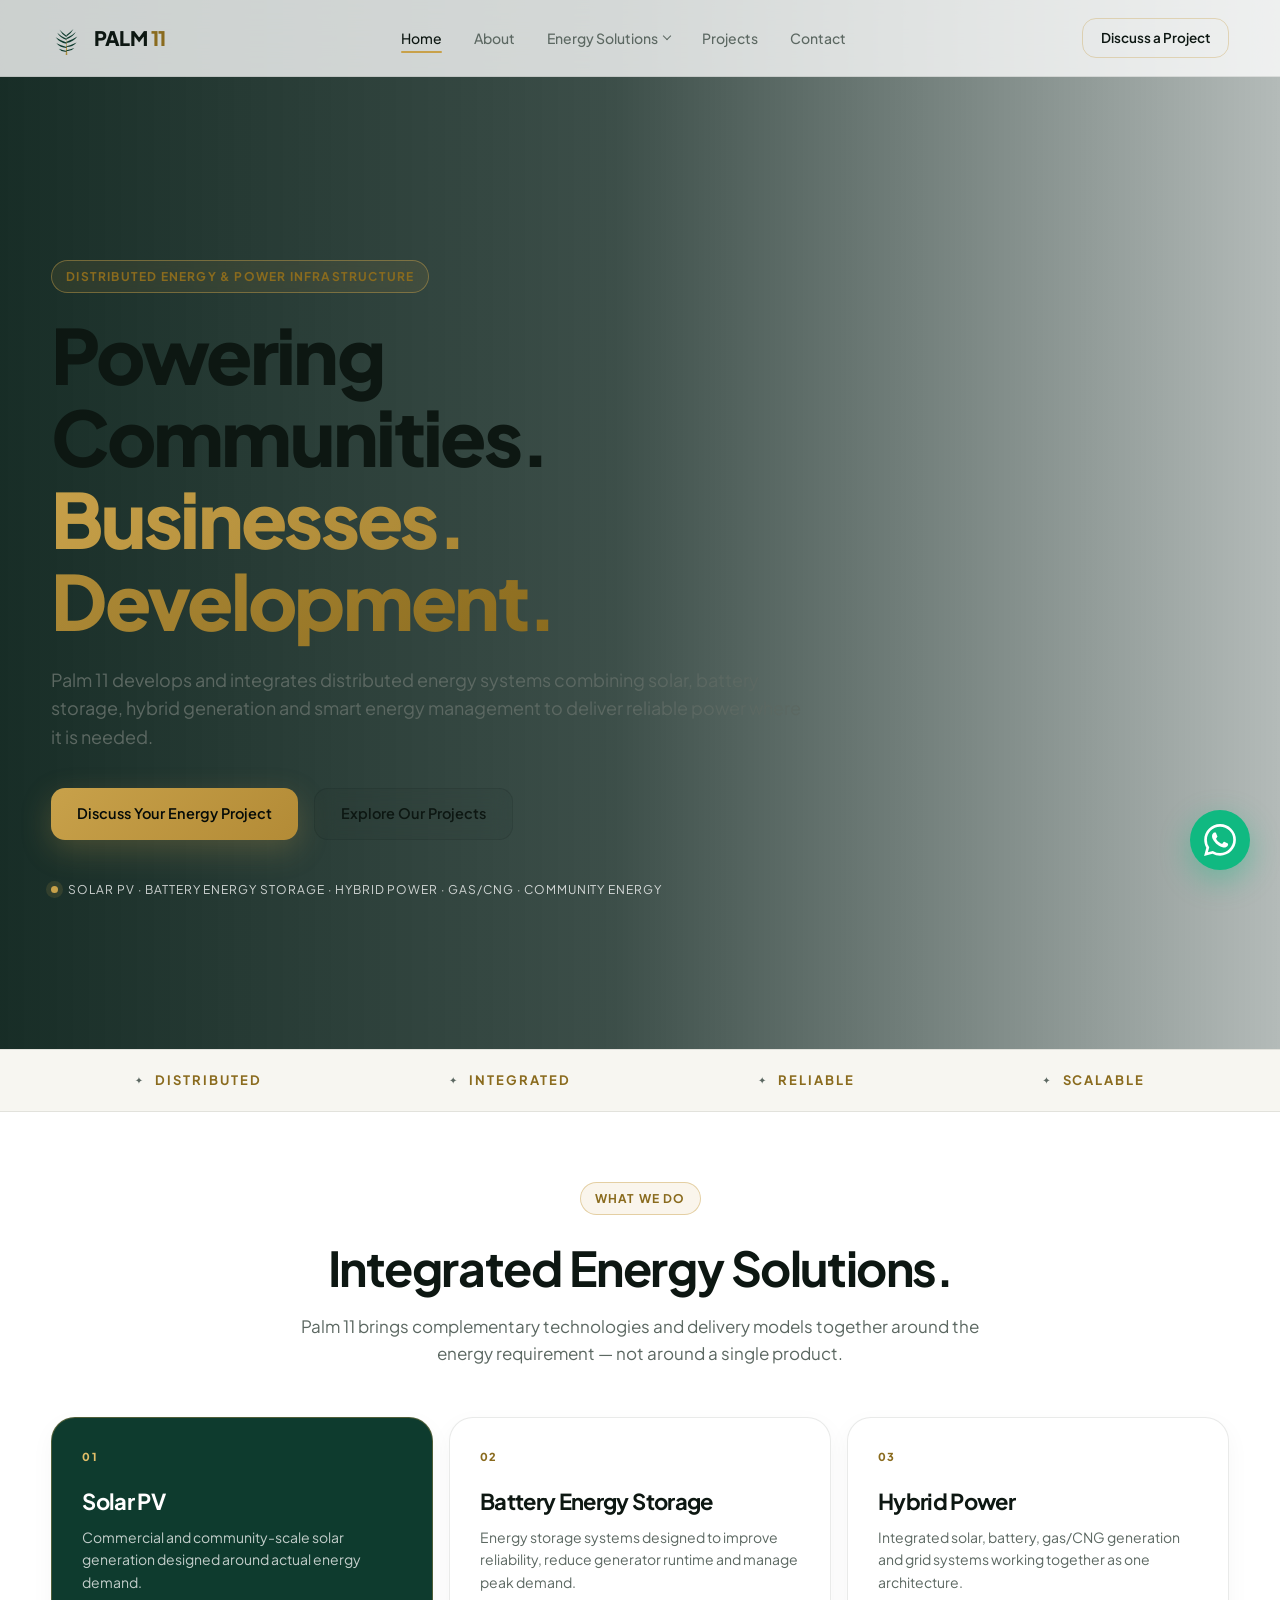
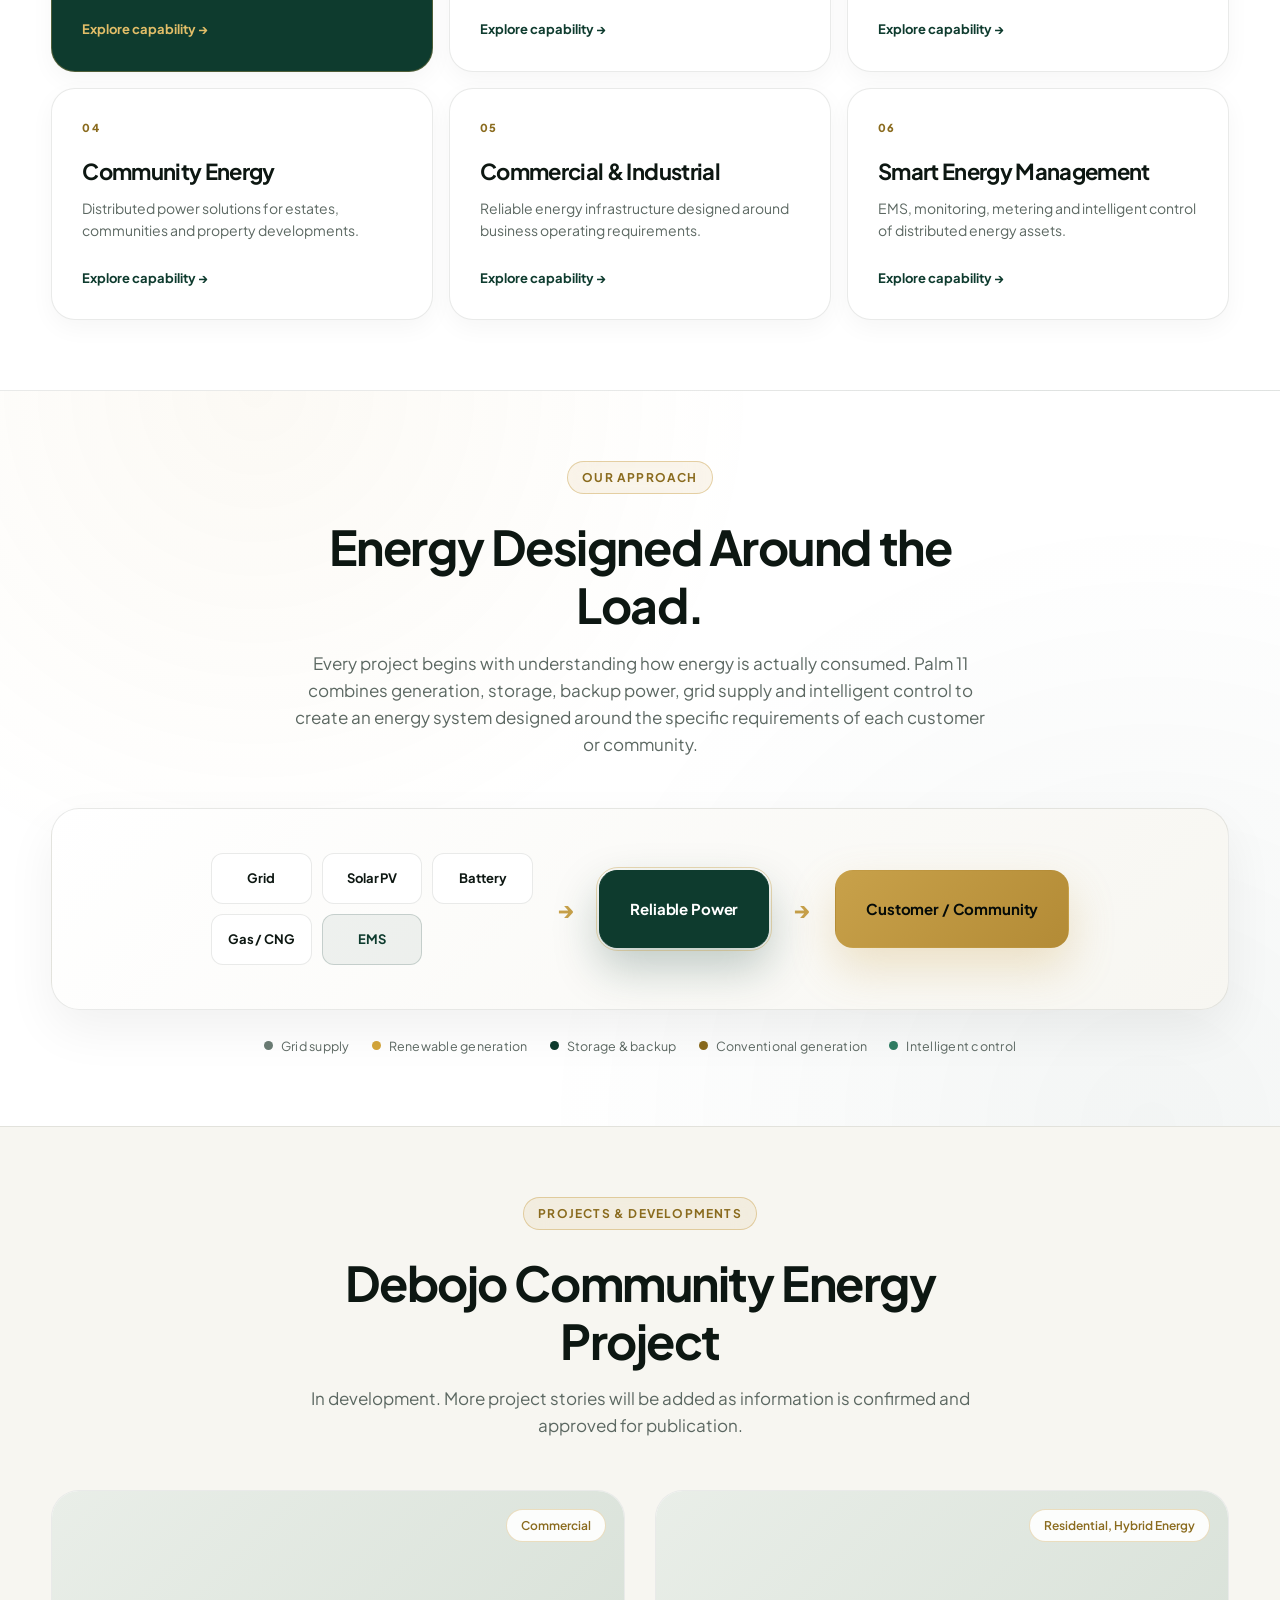
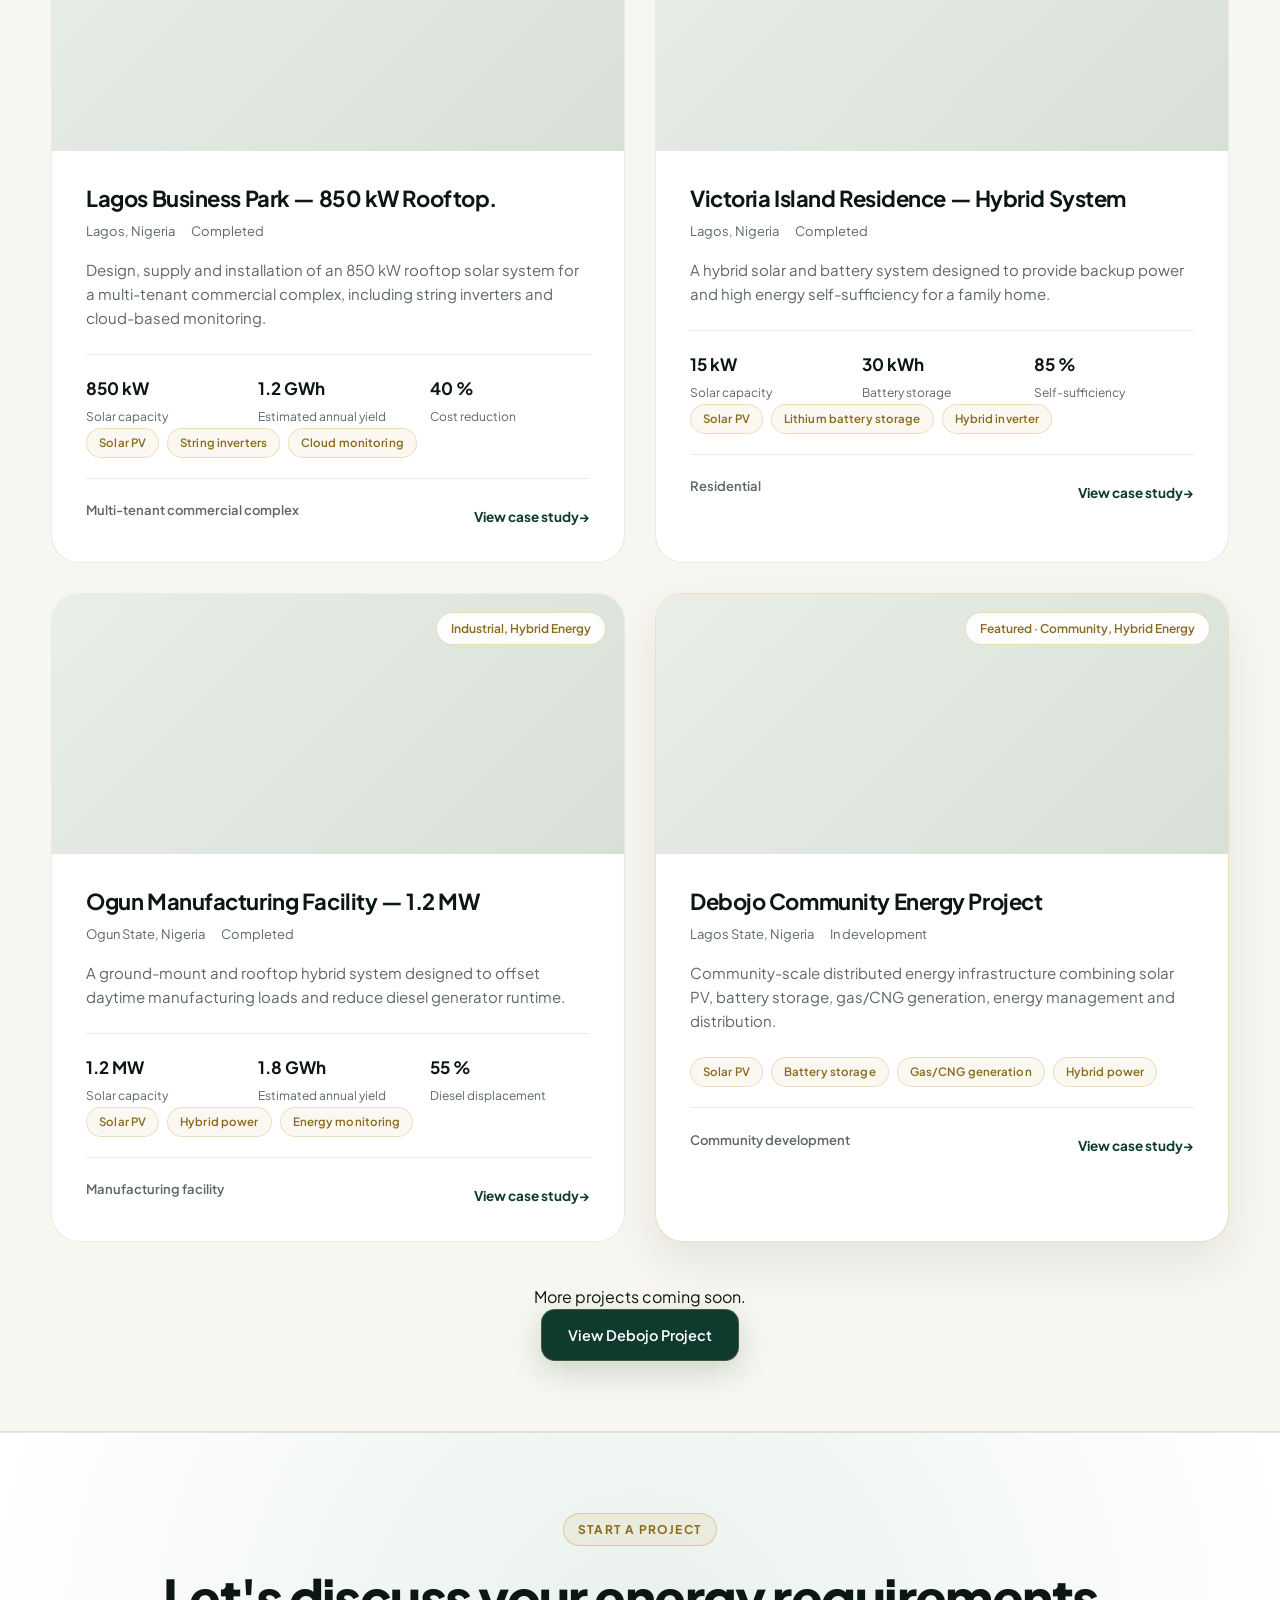
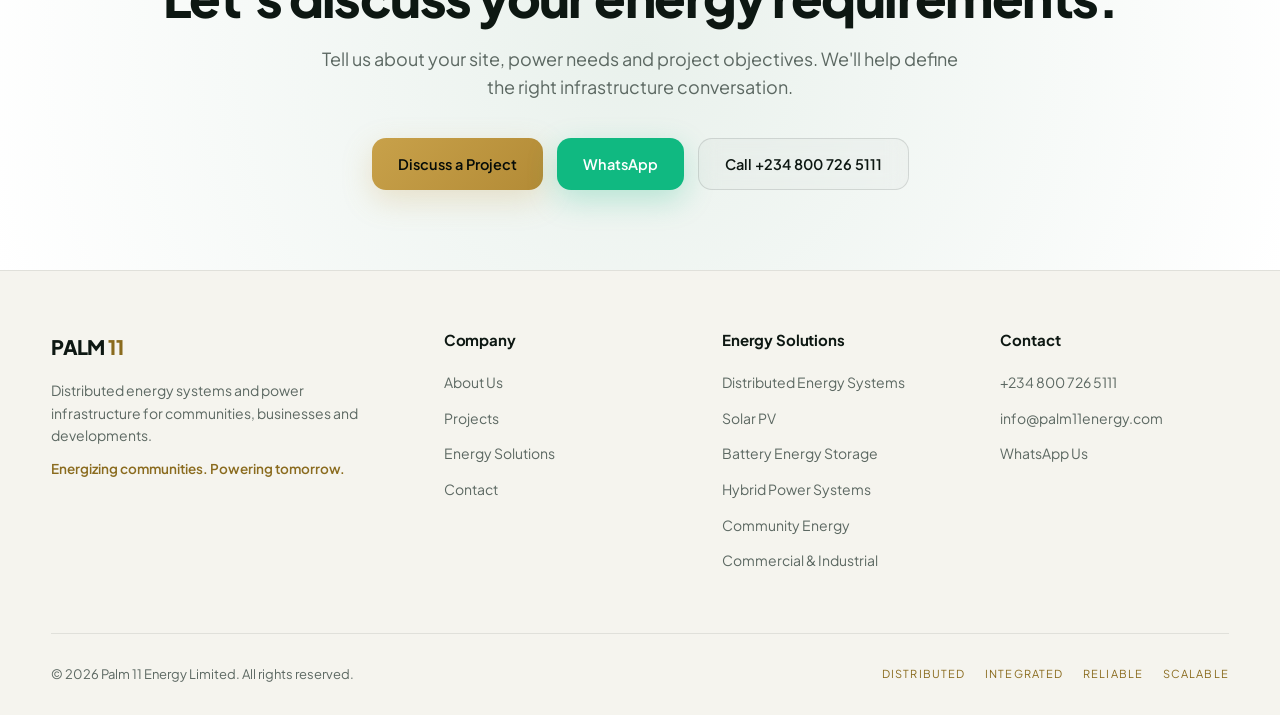
==== commit 7e711c32: "Update index.html" ====
--- a/index.html
+++ b/index.html
@@ -143,48 +143,15 @@
 
 <!-- PROJECTS -->
 <section class="section project-preview"><div class="container">
-  <div class="section-header">
-    <span class="eyebrow">Projects &amp; Developments</span>
-    <h2>From energy challenges to working infrastructure.</h2>
-    <p>Selected projects and developments showing the systems we design, deliver and operate.</p>
-  </div>
+  <div class="section-header"><span class="eyebrow">Projects &amp; Developments</span><h2>Debojo Community Energy Project</h2><p>In development. More project stories will be added as information is confirmed and approved for publication.</p></div>
   <div class="projects-grid">
-    <article class="project-card project-card-featured">
-      <div class="project-image">
-        <img src="https://images.unsplash.com/photo-1473341304170-971dccb5ac1e?w=1000&q=85" alt="Debojo community-scale energy infrastructure" loading="lazy">
-        <span class="project-badge project-badge-status">In Development</span>
-      </div>
-      <div class="project-body">
-        <h3>Debojo Community Energy Project</h3>
-        <div class="project-meta"><span>📍 Lagos State, Nigeria</span><span>Community Energy</span></div>
-        <p>Community-scale distributed energy infrastructure combining solar PV, battery storage, gas/CNG generation, energy management and distribution.</p>
-        <div class="tech-tags">
-          <span>Solar PV</span><span>Battery Storage</span><span>Gas/CNG</span><span>Hybrid Power</span><span>EMS</span><span>Distribution</span>
-        </div>
-        <a href="projects.html#debojo" class="project-link">View Project →</a>
-      </div>
-    </article>
-
-    <article class="project-card">
-      <div class="project-image">
-        <img src="https://images.unsplash.com/photo-1508514177221-188b1cf16e9d?w=1000&q=85" alt="Commercial rooftop solar installation" loading="lazy">
-        <span class="project-badge">Commercial</span>
-      </div>
-      <div class="project-body">
-        <h3>Lagos Business Park — 850 kW Rooftop</h3>
-        <div class="project-meta"><span>📍 Lagos, Nigeria</span><span>2025</span></div>
-        <p>Design, supply and installation of an 850 kW rooftop solar system with monitoring for a multi-tenant commercial complex.</p>
-        <div class="project-stats">
-          <div><strong>850 kW</strong><span>Capacity</span></div>
-          <div><strong>1.2 GWh</strong><span>Est. Annual Yield</span></div>
-          <div><strong>40%</strong><span>Cost Reduction</span></div>
-        </div>
-      </div>
+    <article class="project-card project-card-featured" data-project-slug="debojo-community-energy" data-category="community" data-status="in-development" data-featured="true">
+      <div class="project-image"><div class="project-image-placeholder" role="img" aria-label="Project image not yet approved for publication"><span>Project image to be added</span></div><span class="project-badge">Community · In development</span></div>
+      <div class="project-body"><h3>Debojo Community Energy Project</h3><div class="project-meta"><span>Lagos State, Nigeria</span><span>In development</span></div><p>The current project concept includes solar PV, battery storage, gas/CNG generation, energy management and community distribution.</p><a href="projects.html#debojo" class="project-link">View project <span aria-hidden="true">→</span></a></div>
     </article>
   </div>
-  <div class="project-preview-cta"><a href="projects.html" class="btn btn-primary">View All Projects</a></div>
+  <div class="project-preview-cta"><p>More projects coming soon.</p><a href="projects.html" class="btn btn-primary">View Debojo Project</a></div>
 </div></section>
-
 <!-- CTA -->
 <section class="cta-banner"><div class="container">
   <span class="eyebrow">Start a Project</span>
@@ -228,3 +195,5 @@
 <a href="https://wa.me/2348007265111?text=Hello%20Palm%2011%2C%20I%27d%20like%20to%20discuss%20an%20energy%20project" class="whatsapp-float" target="_blank" rel="noopener" aria-label="Chat on WhatsApp"><svg viewBox="0 0 24 24"><path d="M17.472 14.382c-.297-.149-1.758-.867-2.03-.967-.273-.099-.471-.148-.67.15-.197.297-.767.966-.94 1.164-.173.199-.347.223-.644.075-.297-.15-1.255-.463-2.39-1.475-.883-.788-1.48-1.761-1.653-2.059-.173-.297-.018-.458.13-.606.134-.133.298-.347.446-.52.149-.174.198-.298.298-.497.099-.198.05-.371-.025-.52-.075-.149-.669-1.612-.916-2.207-.242-.579-.487-.5-.669-.51-.173-.008-.371-.01-.57-.01-.198 0-.52.074-.792.372-.272.297-1.04 1.016-1.04 2.479 0 1.462 1.065 2.875 1.213 3.074.149.198 2.096 3.2 5.077 4.487.709.306 1.262.489 1.694.625.712.227 1.36.195 1.871.118.571-.085 1.758-.719 2.006-1.413.248-.694.248-1.289.173-1.413-.074-.124-.272-.198-.57-.347m-5.421 7.403h-.004a9.87 9.87 0 01-5.031-1.378l-.361-.214-3.741.982.998-3.648-.235-.374a9.86 9.86 0 01-1.51-5.26c.001-5.45 4.436-9.884 9.888-9.884 2.64 0 5.122 1.03 6.988 2.898a9.825 9.825 0 012.893 6.994c-.003 5.45-4.435 9.884-9.885 9.884m8.413-18.297A11.815 11.815 0 0012.05 0C5.495 0 .16 5.335.157 11.892c0 2.096.547 4.142 1.588 5.945L.057 24l6.305-1.654a11.882 11.882 0 005.683 1.448h.005c6.554 0 11.89-5.335 11.893-11.893a11.821 11.821 0 00-3.48-8.413z"/></svg></a>
 <script src="js/main.js"></script></body></html>
 
+
+
--- a/css/styles.css
+++ b/css/styles.css
@@ -1693,3 +1693,54 @@
   .nav-chevron { transform: translateY(1px) rotate(225deg); }
 }
 
+
+/* Keep Contact visible by collapsing the long services list on small screens. */
+.nav-dropdown-toggle { display: none; }
+@media (max-width: 960px) {
+  .nav-dropdown {
+    display: grid;
+    grid-template-columns: minmax(0, 1fr) 44px;
+    align-items: start;
+  }
+  .nav-dropdown-trigger {
+    width: auto;
+    min-width: 0;
+    justify-content: flex-start;
+    border-bottom: 0;
+  }
+  .nav-dropdown-trigger .nav-chevron { display: none; }
+  .nav-dropdown-toggle {
+    display: flex;
+    align-items: center;
+    justify-content: center;
+    width: 44px;
+    min-height: 48px;
+    padding: 0;
+    border: 0;
+    border-radius: 10px;
+    background: transparent;
+    color: var(--text-main);
+    cursor: pointer;
+    -webkit-tap-highlight-color: transparent;
+  }
+  .nav-dropdown-toggle:focus-visible {
+    outline: 2px solid var(--emerald);
+    outline-offset: 2px;
+  }
+  .nav-dropdown:not(.open) .nav-dropdown-menu { display: none; }
+  .nav-dropdown.open .nav-dropdown-menu {
+    display: block;
+    grid-column: 1 / -1;
+    max-height: min(32vh, 240px);
+    overflow-y: auto;
+    overscroll-behavior: contain;
+    -webkit-overflow-scrolling: touch;
+    padding: 6px 0 0 12px;
+  }
+  .nav-dropdown-toggle .nav-chevron {
+    transform: translateY(-2px) rotate(45deg);
+  }
+  .nav-dropdown.open .nav-dropdown-toggle .nav-chevron {
+    transform: translateY(1px) rotate(225deg);
+  }
+}
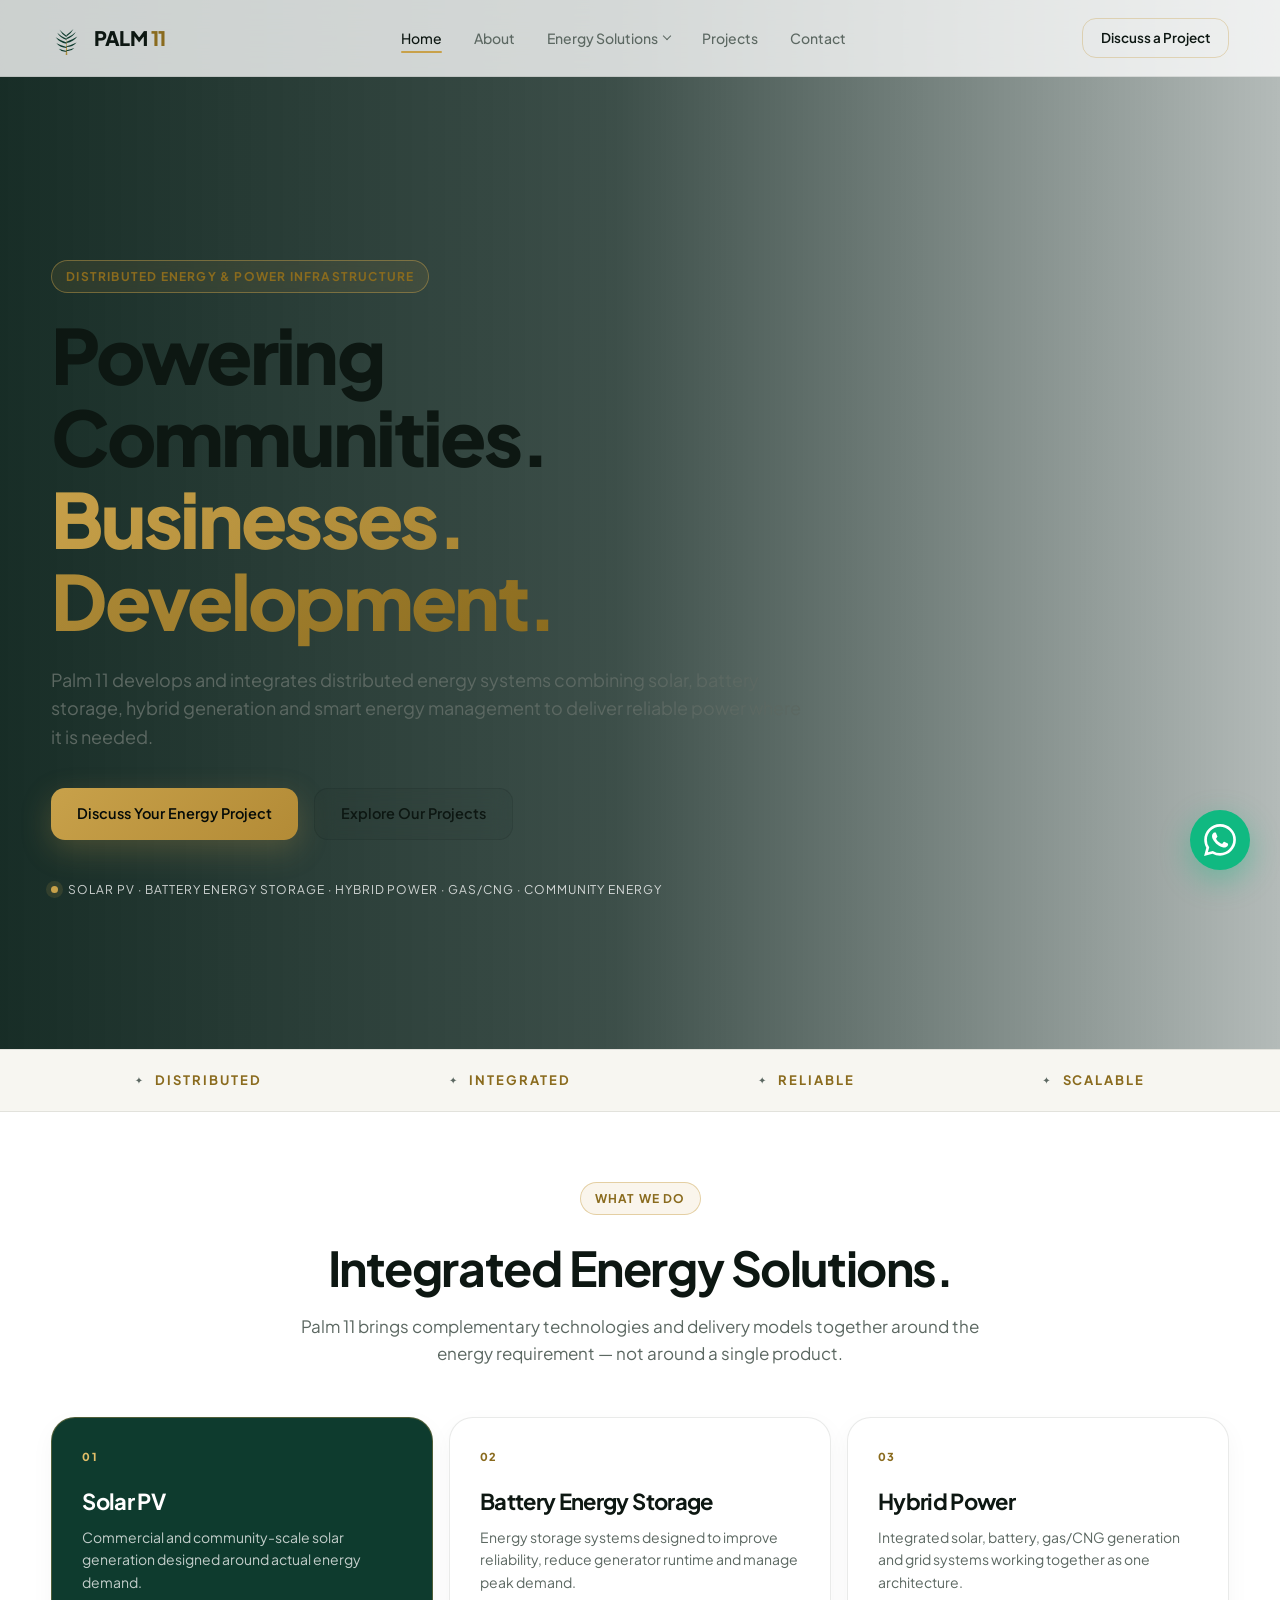
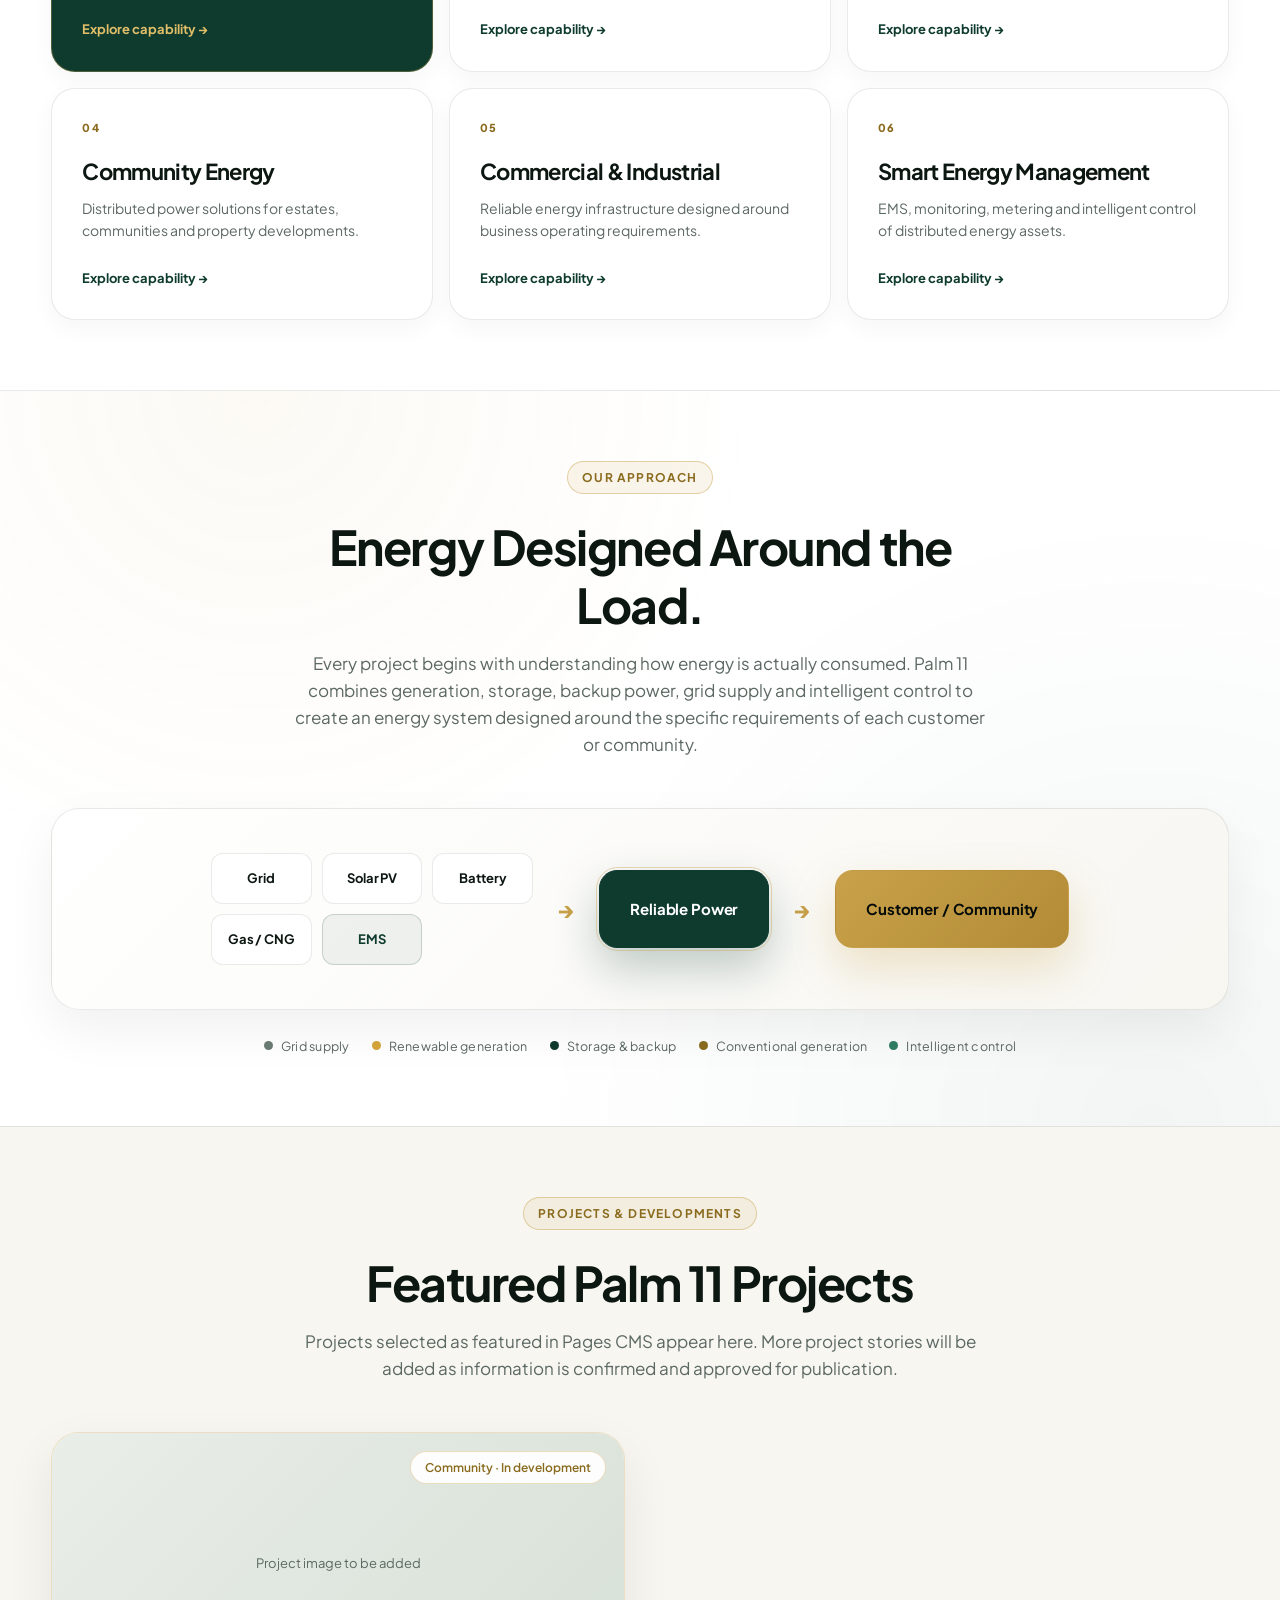
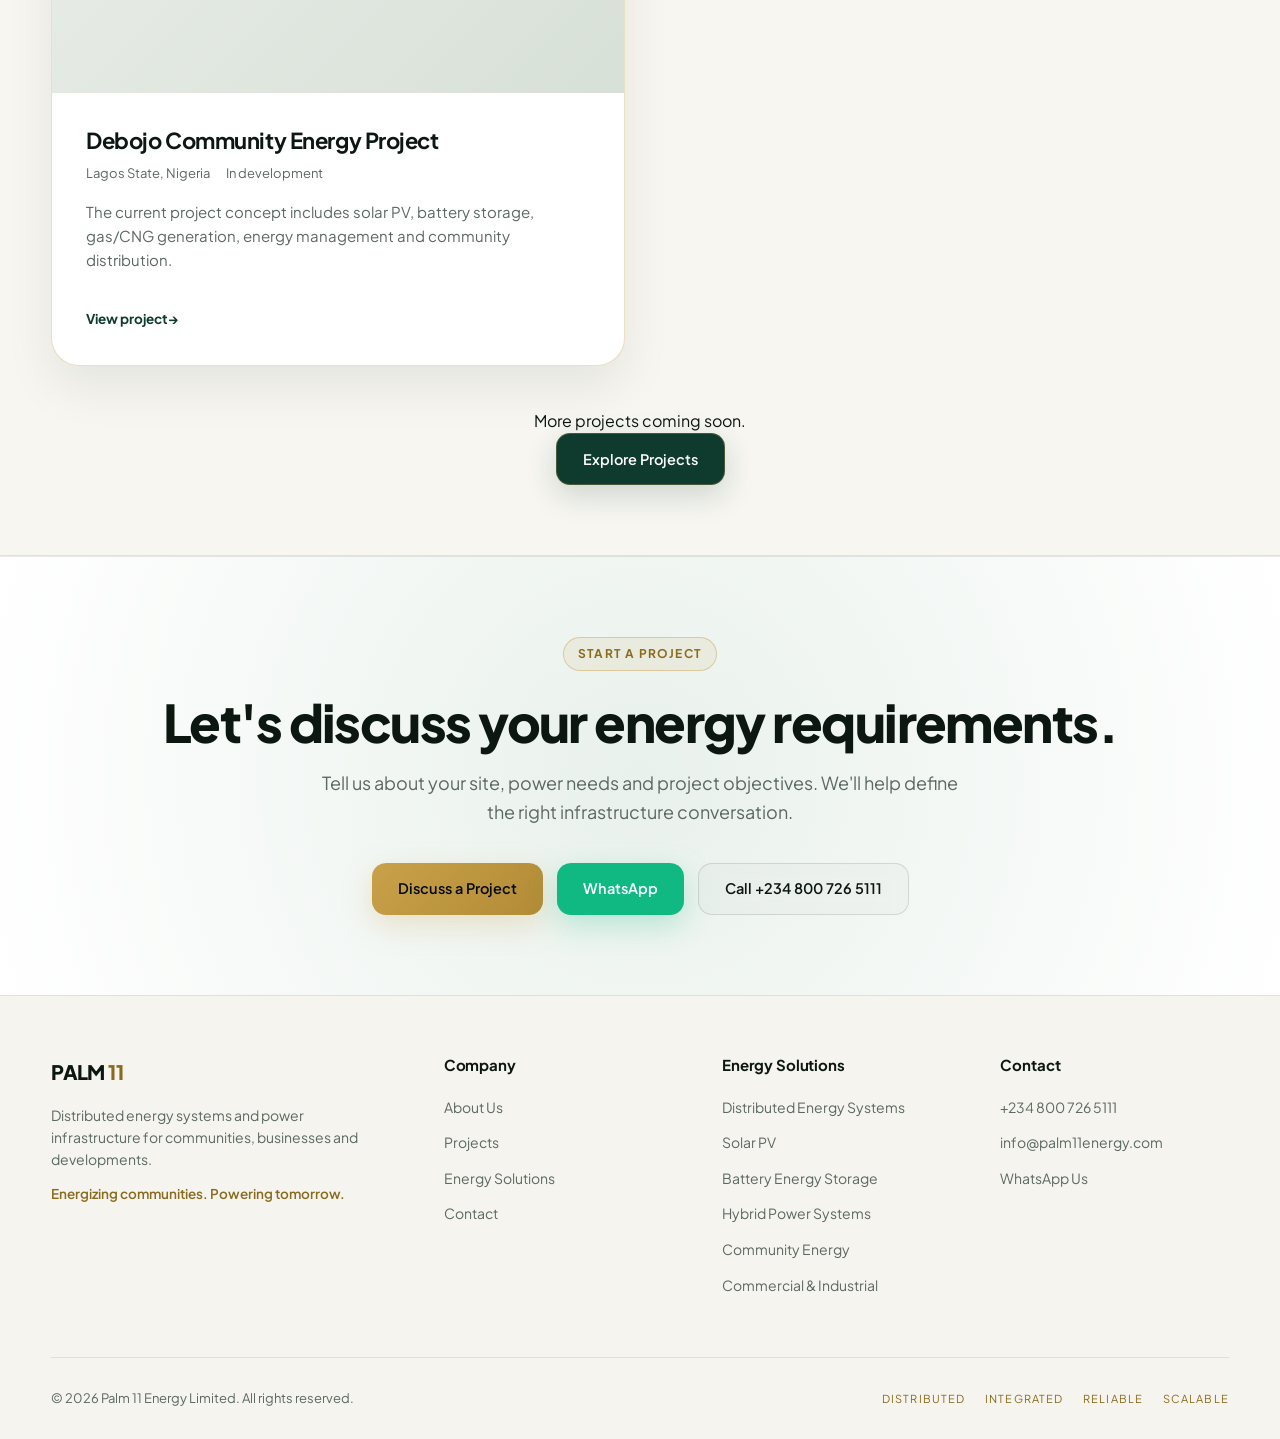
==== commit 622f1263: "Update index.html" ====
--- a/index.html
+++ b/index.html
@@ -143,14 +143,14 @@
 
 <!-- PROJECTS -->
 <section class="section project-preview"><div class="container">
-  <div class="section-header"><span class="eyebrow">Projects &amp; Developments</span><h2>Debojo Community Energy Project</h2><p>In development. More project stories will be added as information is confirmed and approved for publication.</p></div>
+  <div class="section-header"><span class="eyebrow">Projects &amp; Developments</span><h2>Featured Palm 11 Projects</h2><p>Projects selected as featured in Pages CMS appear here. More project stories will be added as information is confirmed and approved for publication.</p></div>
   <div class="projects-grid">
     <article class="project-card project-card-featured" data-project-slug="debojo-community-energy" data-category="community" data-status="in-development" data-featured="true">
       <div class="project-image"><div class="project-image-placeholder" role="img" aria-label="Project image not yet approved for publication"><span>Project image to be added</span></div><span class="project-badge">Community · In development</span></div>
       <div class="project-body"><h3>Debojo Community Energy Project</h3><div class="project-meta"><span>Lagos State, Nigeria</span><span>In development</span></div><p>The current project concept includes solar PV, battery storage, gas/CNG generation, energy management and community distribution.</p><a href="projects.html#debojo" class="project-link">View project <span aria-hidden="true">→</span></a></div>
     </article>
   </div>
-  <div class="project-preview-cta"><p>More projects coming soon.</p><a href="projects.html" class="btn btn-primary">View Debojo Project</a></div>
+  <div class="project-preview-cta"><p>More projects coming soon.</p><a href="projects.html" class="btn btn-primary">Explore Projects</a></div>
 </div></section>
 <!-- CTA -->
 <section class="cta-banner"><div class="container">
@@ -197,3 +197,4 @@
 
 
 
+
--- a/css/styles.css
+++ b/css/styles.css
@@ -1470,11 +1470,13 @@
   font-weight: 700;
   letter-spacing: 0.02em;
 }
-.status-dev {
-  background: rgba(200, 161, 74, 0.14);
-  color: var(--gold-ink);
-  border: 1px solid rgba(200, 161, 74, 0.4);
-}
+.status-concept { background: #f1f2f4; color: #58616d; border: 1px solid #d5d9df; }
+.status-in-development, .status-development { background: rgba(200, 161, 74, 0.14); color: var(--gold-ink); border: 1px solid rgba(200, 161, 74, 0.4); }
+.status-design { background: #edf2fb; color: #375b91; border: 1px solid #c6d4ec; }
+.status-procurement { background: #f3edfa; color: #694a8f; border: 1px solid #d8c9e9; }
+.status-construction { background: #fff1e6; color: #99531e; border: 1px solid #f0c9a8; }
+.status-commissioning { background: #e8f5f5; color: #287274; border: 1px solid #b7dddd; }
+.status-operational, .status-completed { background: rgba(47, 125, 77, .1); color: #27653e; border: 1px solid rgba(47, 125, 77, .32); }
 
 .featured-project-grid {
   display: grid;
@@ -1744,3 +1746,28 @@
     transform: translateY(1px) rotate(225deg);
   }
 }
+
+
+.system-architecture-diagram { margin: 16px 0 22px; padding: 12px; background: #fff; border: 1px solid var(--border, #e5e7eb); border-radius: 12px; }
+.system-architecture-diagram img { display: block; width: 100%; max-height: 620px; object-fit: contain; }
+.system-architecture-diagram figcaption { margin-top: 8px; color: var(--text-muted, #68717d); font-size: 13px; }
+.architecture-pending { color: var(--text-muted, #68717d); }
+
+.case-study-gallery .project-gallery-item { margin: 0; overflow: hidden; background: #fff; border: 1px solid var(--border, #e5e7eb); border-radius: 10px; }
+.case-study-gallery .project-gallery-item img { display: block; width: 100%; height: 180px; object-fit: cover; border-radius: 0; }
+.case-study-gallery .project-gallery-item figcaption { display: grid; gap: 3px; padding: 10px 12px; color: var(--text-muted, #68717d); font-size: 13px; }
+.case-study-gallery .project-gallery-item figcaption strong { color: var(--text-main, #26312d); }
+
+.project-outcomes { display: grid; grid-template-columns: repeat(2, minmax(0, 1fr)); gap: 12px; }
+.project-outcome { display: grid; gap: 5px; padding: 14px; border: 1px solid var(--border-light); border-radius: 10px; background: #fbfcfa; }
+.project-outcome strong { color: var(--text-main); font-size: 20px; }
+.project-outcome span { color: var(--text-muted); font-size: 13px; }
+.project-outcome p { margin: 5px 0 0; }
+@media (max-width: 560px) { .project-outcomes { grid-template-columns: 1fr; } }
+
+.project-filters { display: flex; flex-wrap: wrap; gap: 9px; margin: 26px 0 30px; }
+.project-filters[hidden] { display: none; }
+.project-filters .filter-btn { padding: 9px 15px; border: 1px solid var(--border-light, #dfe4df); border-radius: 999px; background: #fff; color: var(--text-main); font: inherit; font-size: 14px; cursor: pointer; transition: color .2s ease, background .2s ease, border-color .2s ease; }
+.project-filters .filter-btn:hover, .project-filters .filter-btn.active { border-color: var(--green, #315c49); background: var(--green, #315c49); color: #fff; }
+
+.projects-empty { grid-column: 1 / -1; margin: 0; padding: 20px; color: var(--text-muted); text-align: center; }
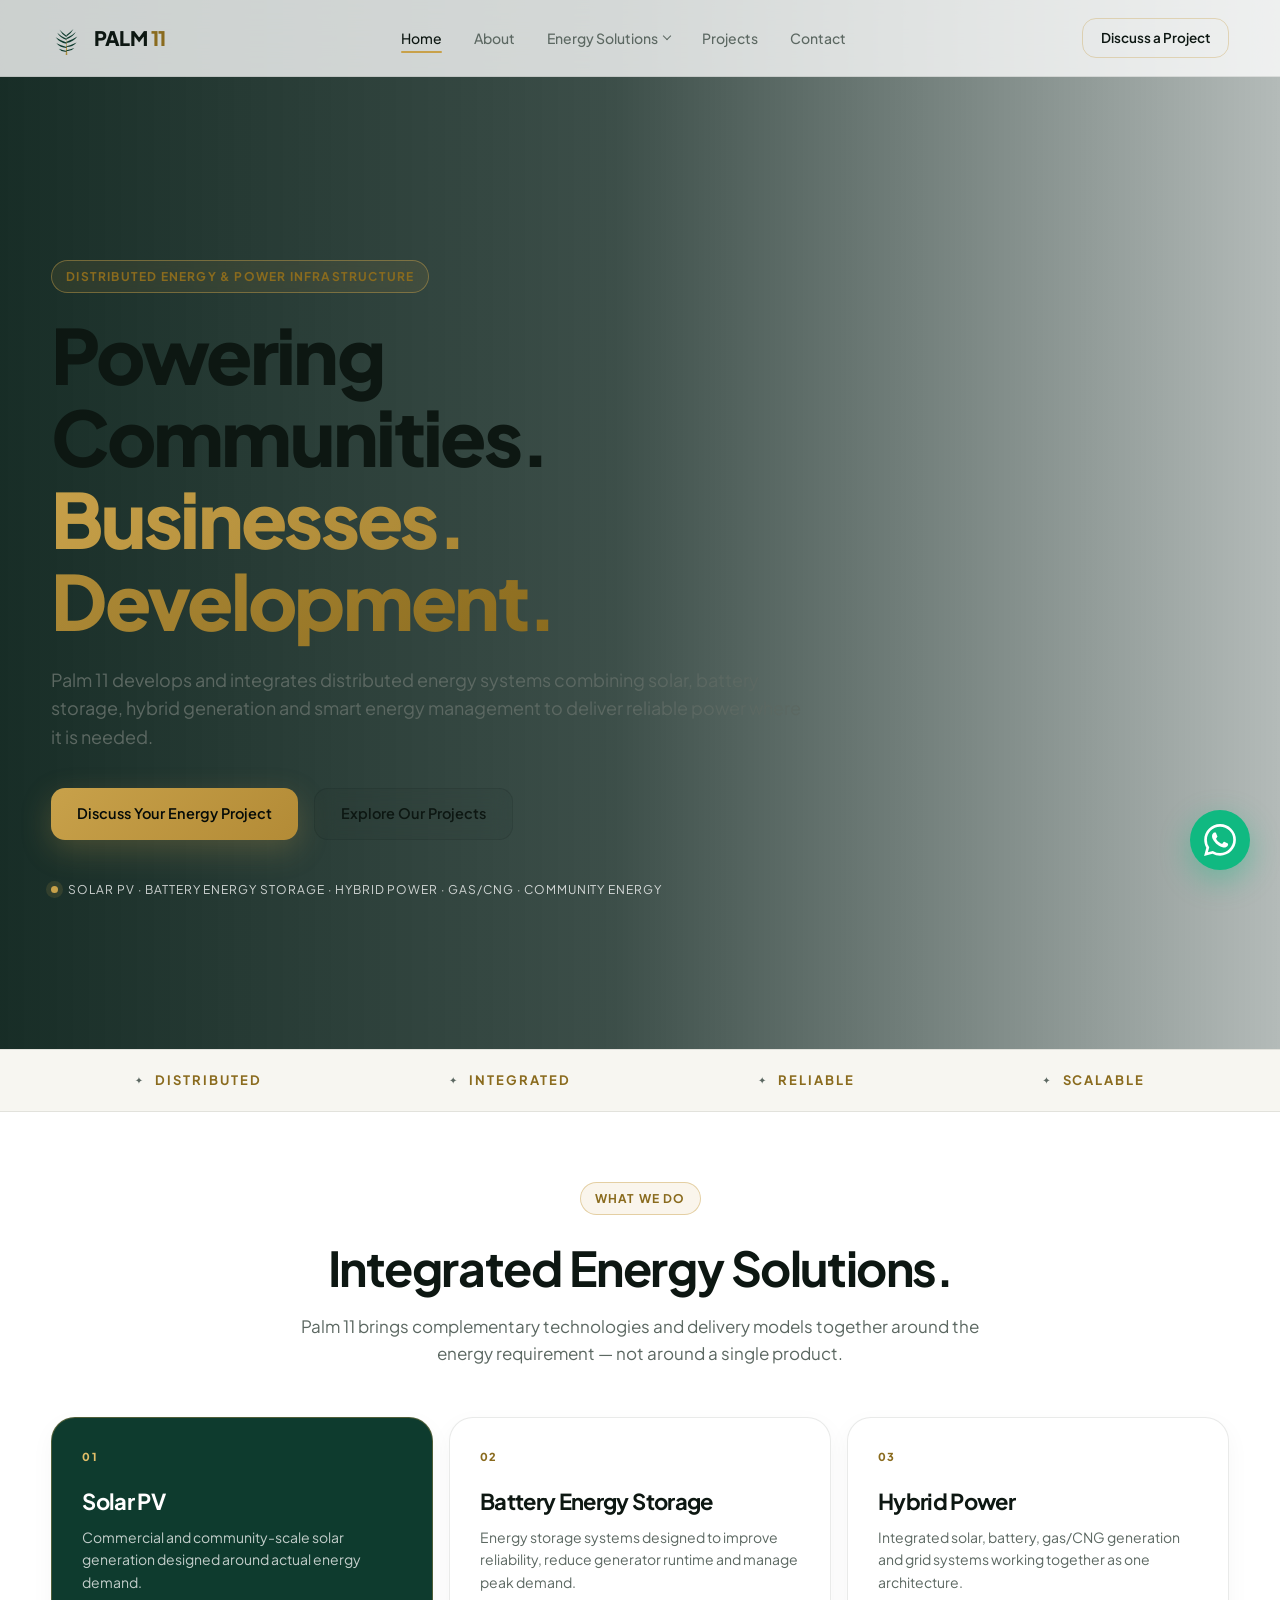
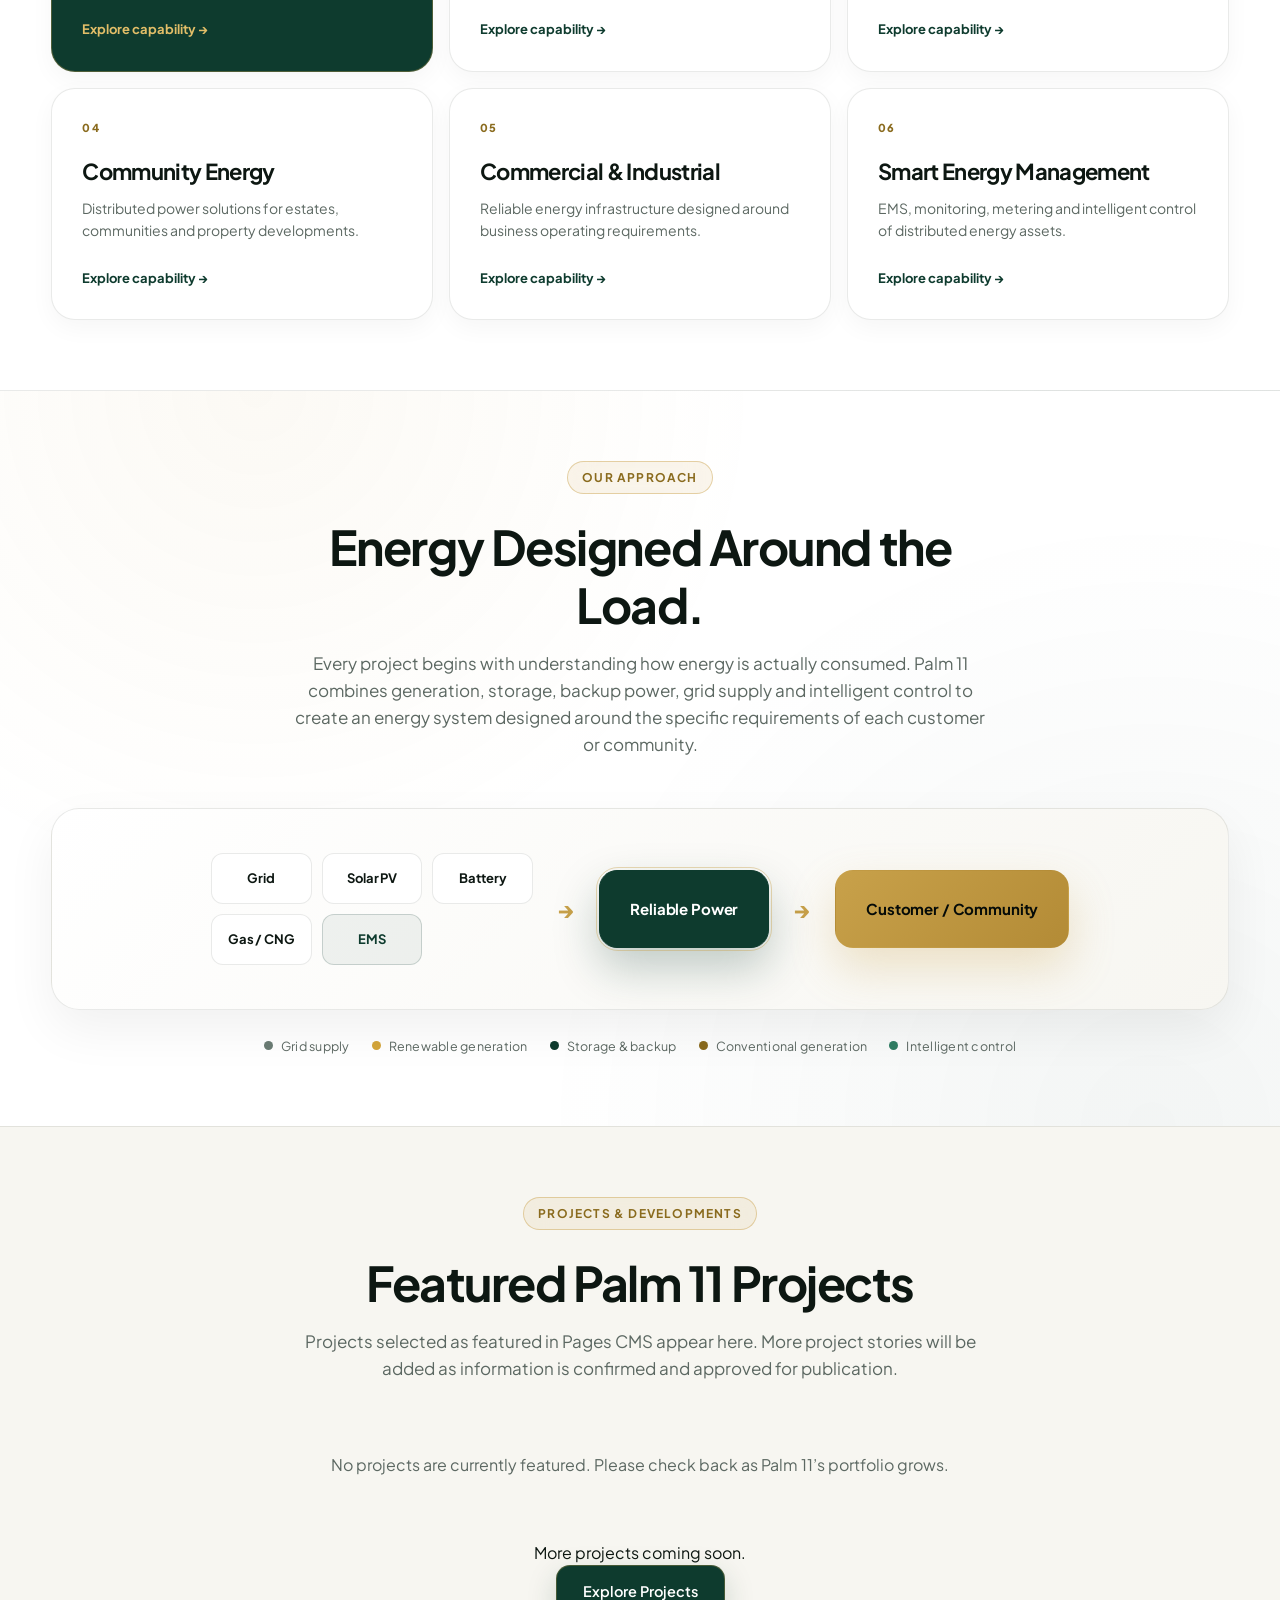
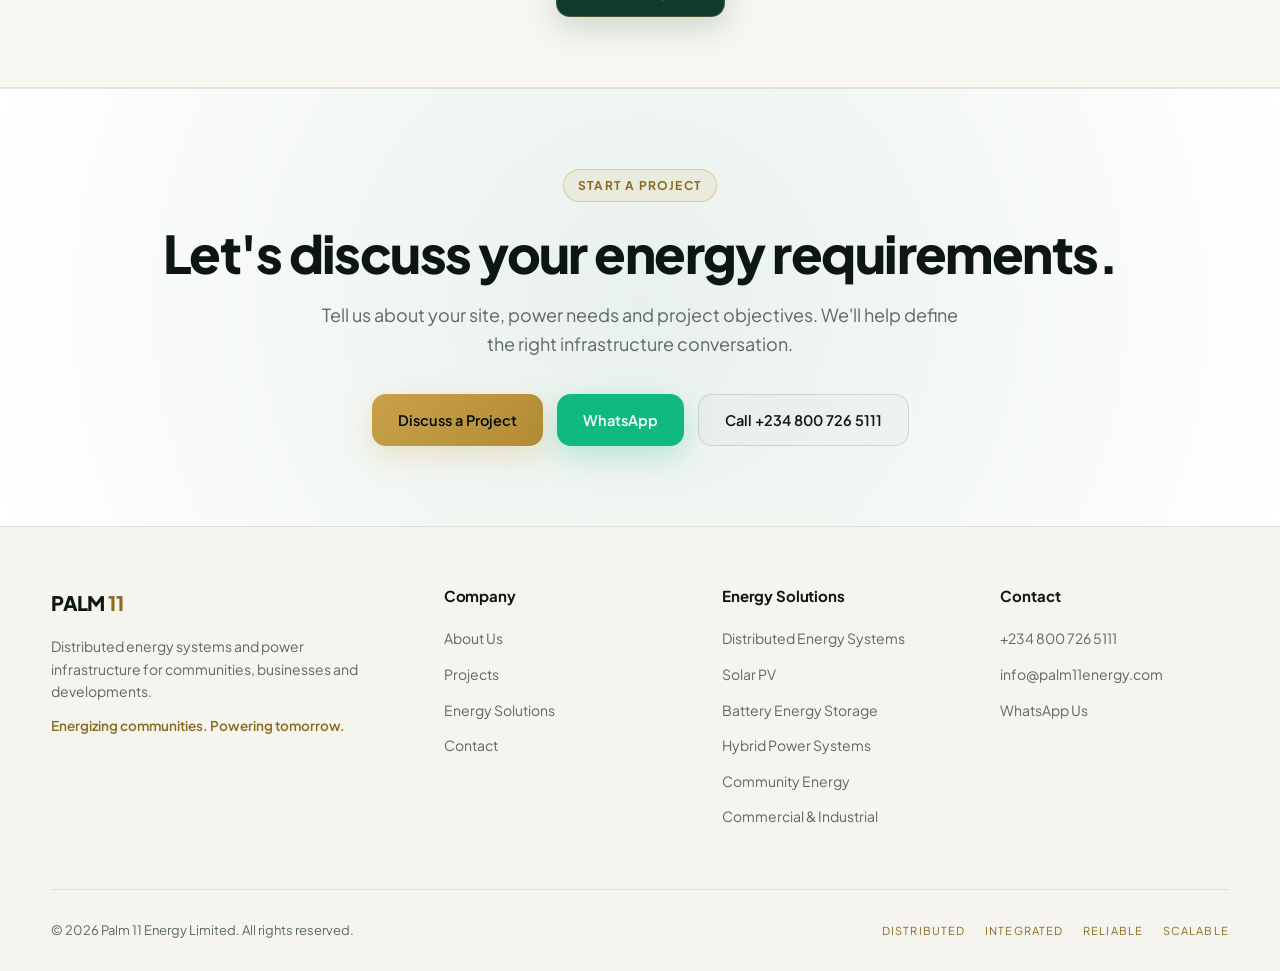
==== commit 454108b8: "Standardize page SEO and social metadata" ====
--- a/index.html
+++ b/index.html
@@ -1,20 +1,38 @@
 <!DOCTYPE html>
 <html lang="en"><head>
 <meta charset="UTF-8"><meta name="viewport" content="width=device-width, initial-scale=1.0">
+
+
+
+
+
+
+
+
+
+
+
+
+
+
 <title>Palm 11 Energy | Distributed Energy &amp; Power Infrastructure</title>
 <meta name="description" content="Palm 11 develops and integrates distributed energy systems — solar PV, battery storage, hybrid power, gas/CNG generation and smart energy management — for communities, businesses and developments across Nigeria.">
-<meta name="keywords" content="distributed energy Nigeria, solar PV, battery energy storage, BESS Nigeria, hybrid power systems, community energy, commercial industrial energy, energy as a service, smart energy management">
-<meta name="author" content="Palm 11 Energy Limited"><meta name="robots" content="index, follow"><link rel="canonical" href="https://www.palm11energy.com/">
+<meta name="keywords" content="Palm 11 Energy, distributed energy Nigeria, solar PV, battery energy storage, BESS, hybrid power systems, community energy, commercial and industrial energy, energy management">
+<meta name="author" content="Palm 11 Energy Limited">
+<meta name="robots" content="index, follow">
+<link rel="canonical" href="https://www.palm11energy.com/">
 <meta property="og:type" content="website">
 <meta property="og:title" content="Palm 11 Energy | Distributed Energy &amp; Power Infrastructure">
-<meta property="og:description" content="Integrated distributed energy systems for communities, businesses and developments.">
+<meta property="og:description" content="Palm 11 develops and integrates distributed energy systems — solar PV, battery storage, hybrid power, gas/CNG generation and smart energy management — for communities, businesses and developments across Nigeria.">
 <meta property="og:url" content="https://www.palm11energy.com/">
 <meta property="og:image" content="https://www.palm11energy.com/images/og-home.jpg">
+<meta property="og:image:alt" content="Palm 11 Energy | Distributed Energy &amp; Power Infrastructure">
 <meta property="og:site_name" content="Palm 11 Energy Limited">
 <meta name="twitter:card" content="summary_large_image">
 <meta name="twitter:title" content="Palm 11 Energy | Distributed Energy &amp; Power Infrastructure">
-<meta name="twitter:description" content="Integrated distributed energy systems for communities, businesses and developments.">
-<script type="application/ld+json">{"@context":"https://schema.org","@type":"Organization","name":"Palm 11 Energy Limited","url":"https://www.palm11energy.com","logo":"https://www.palm11energy.com/images/logo.svg","description":"Distributed energy and power infrastructure development company."}</script>
+<meta name="twitter:description" content="Palm 11 develops and integrates distributed energy systems — solar PV, battery storage, hybrid power, gas/CNG generation and smart energy management — for communities, businesses and developments across Nigeria.">
+<meta name="twitter:image" content="https://www.palm11energy.com/images/og-home.jpg">
+<script type="application/ld+json">{"@context":"https://schema.org","@graph":[{"@type":"Organization","@id":"https://www.palm11energy.com/#organization","name":"Palm 11 Energy Limited","url":"https://www.palm11energy.com/","logo":"https://www.palm11energy.com/images/logo.svg","description":"Distributed energy and power infrastructure development company.","email":"info@palm11energy.com","telephone":"+2348007265111"},{"@type":"WebSite","@id":"https://www.palm11energy.com/#website","url":"https://www.palm11energy.com/","name":"Palm 11 Energy","publisher":{"@id":"https://www.palm11energy.com/#organization"}},{"@type":"WebPage","@id":"https://www.palm11energy.com/#webpage","url":"https://www.palm11energy.com/","name":"Palm 11 Energy | Distributed Energy & Power Infrastructure","description":"Palm 11 develops and integrates distributed energy systems — solar PV, battery storage, hybrid power, gas/CNG generation and smart energy management — for communities, businesses and developments across Nigeria.","isPartOf":{"@id":"https://www.palm11energy.com/#website"},"about":{"@id":"https://www.palm11energy.com/#organization"},"primaryImageOfPage":{"@type":"ImageObject","url":"https://www.palm11energy.com/images/og-home.jpg"}}]}</script>
 <link rel="stylesheet" href="css/styles.css"><link rel="icon" type="image/svg+xml" href="images/logo-mark.svg"></head><body>
 <header class="site-header">
   <div class="container nav-wrapper">
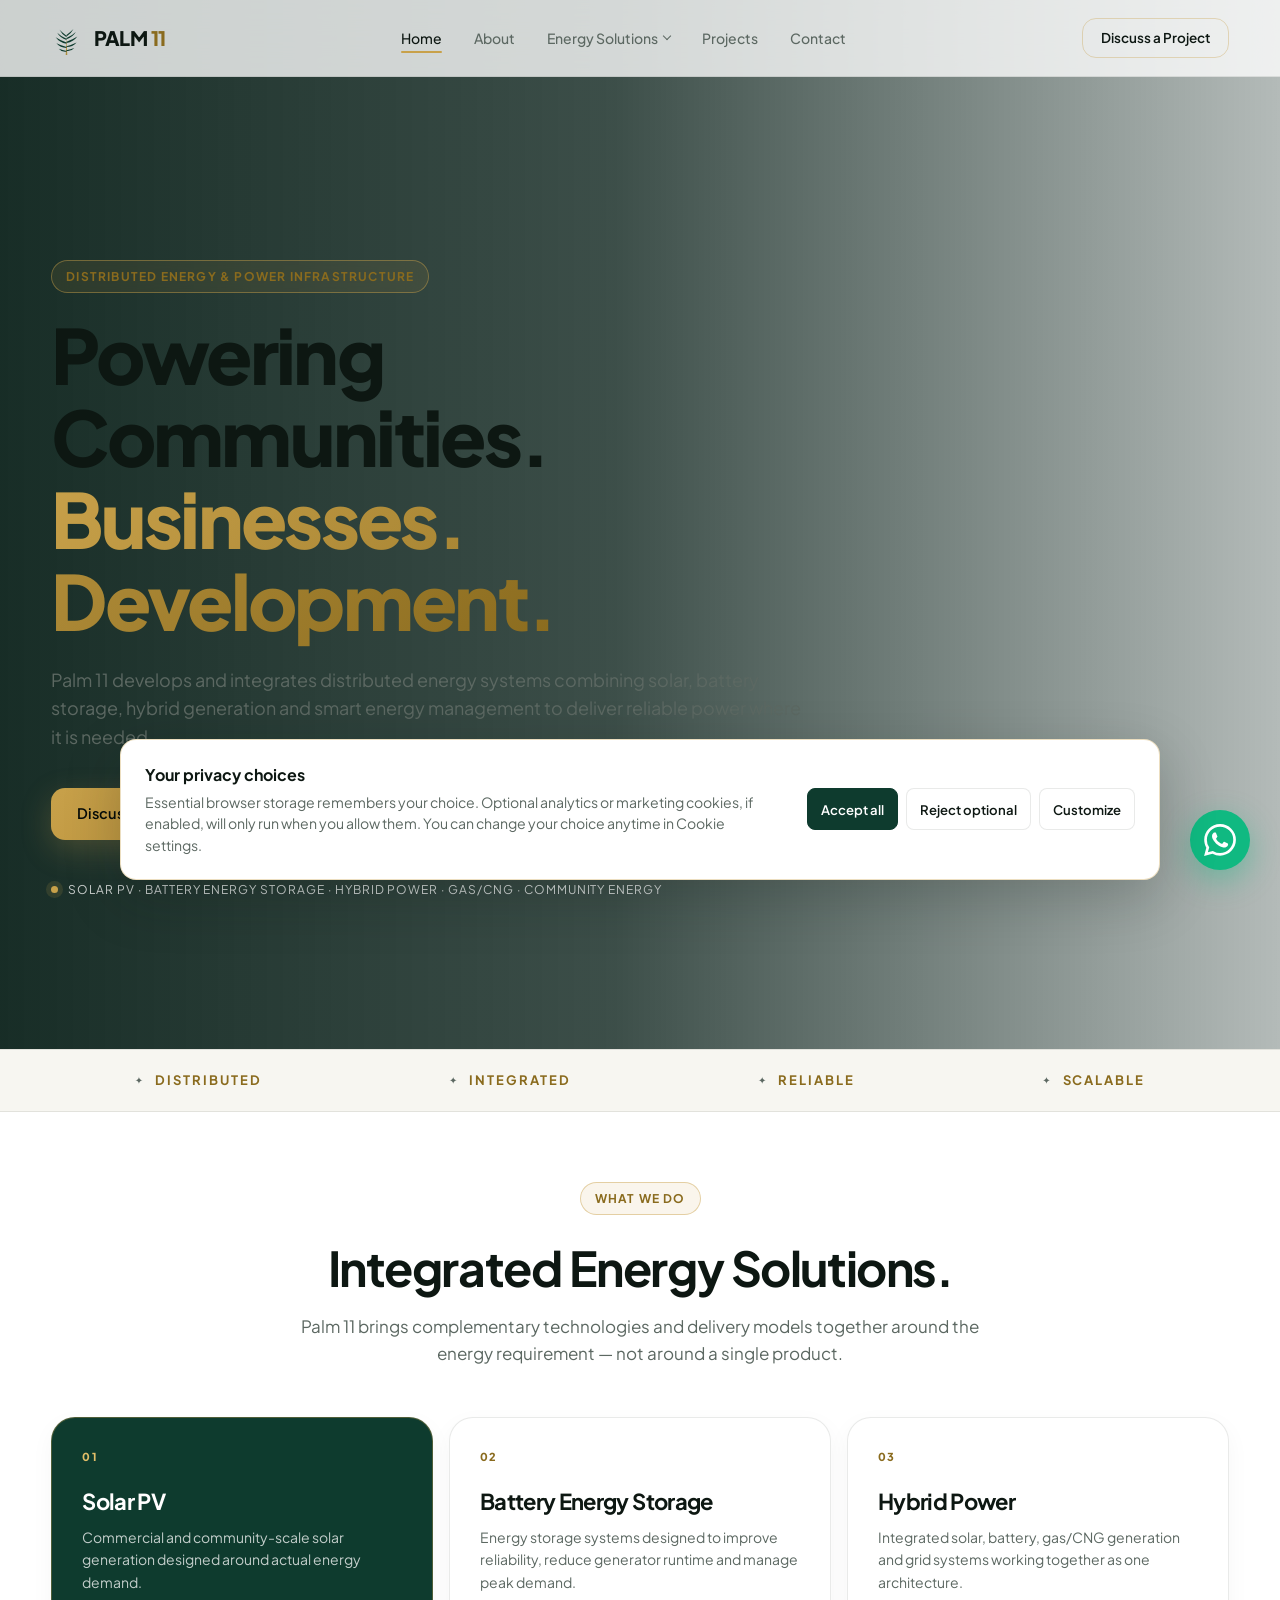
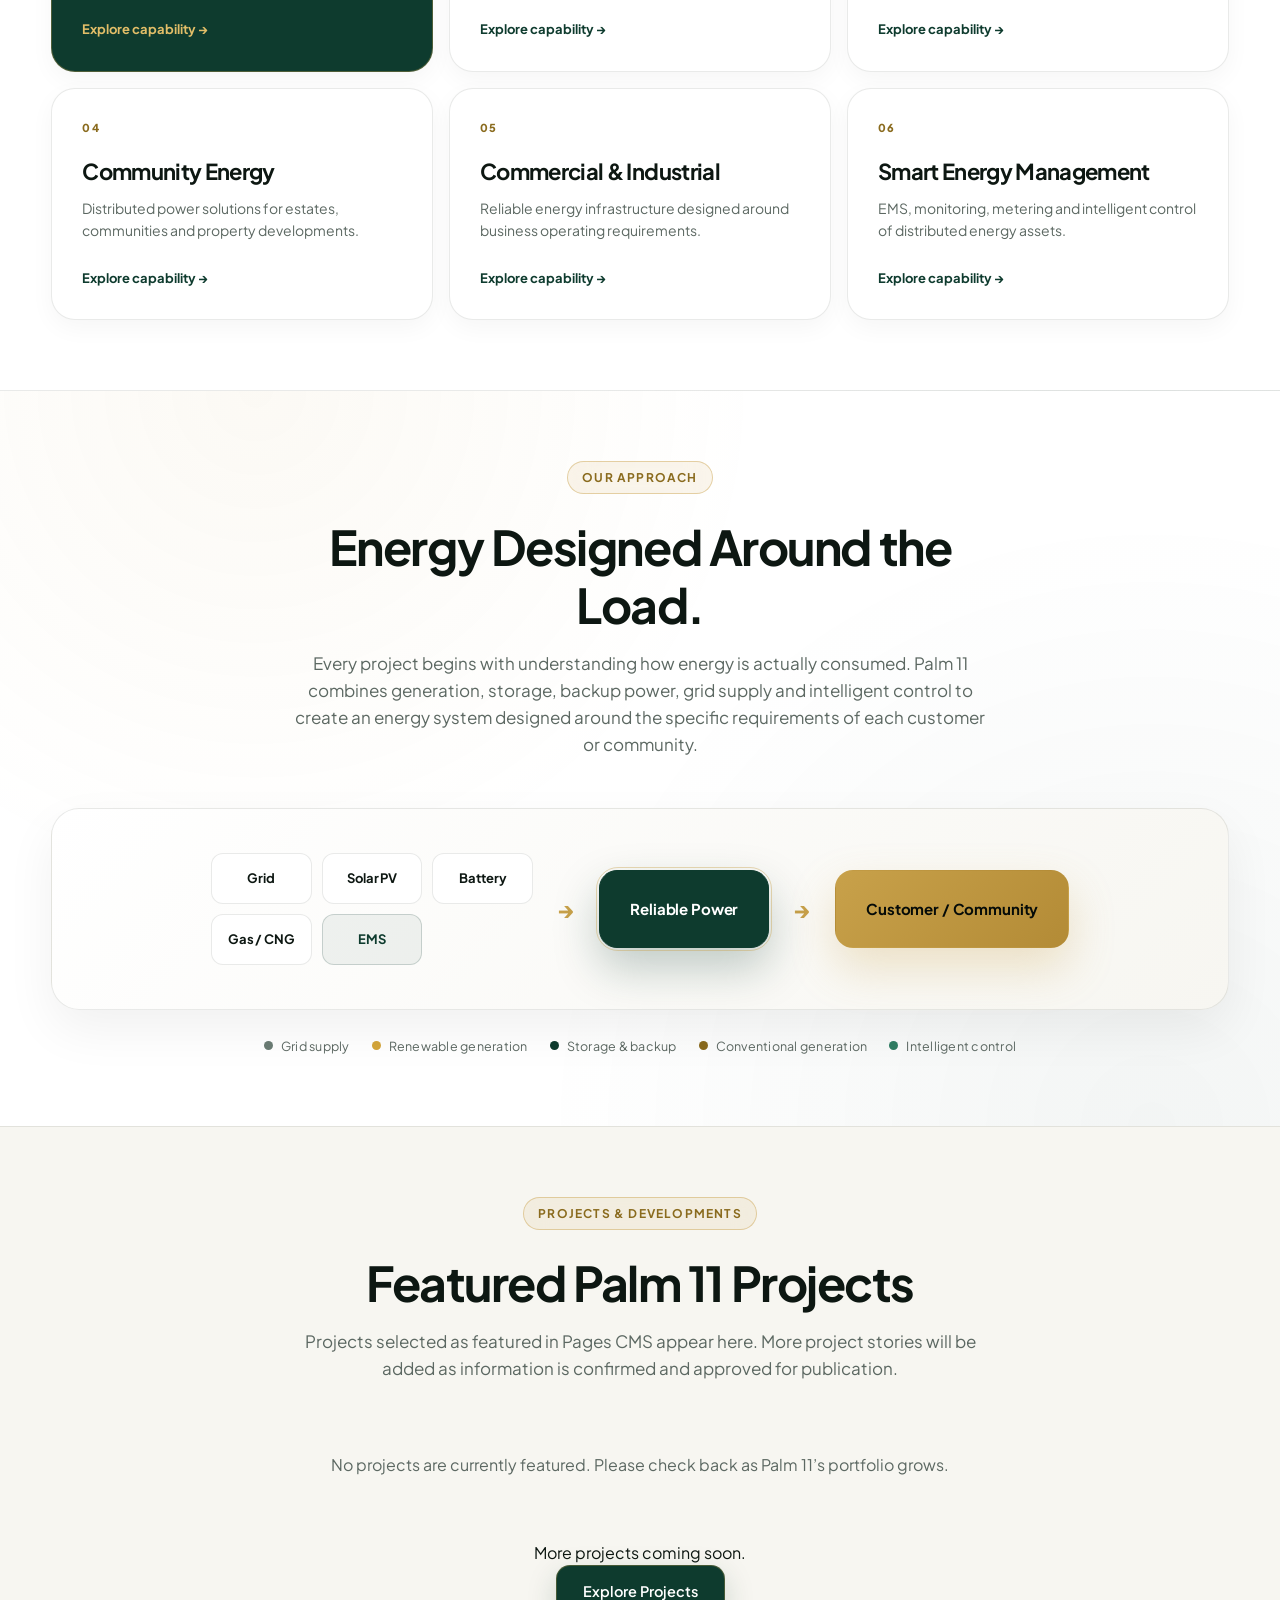
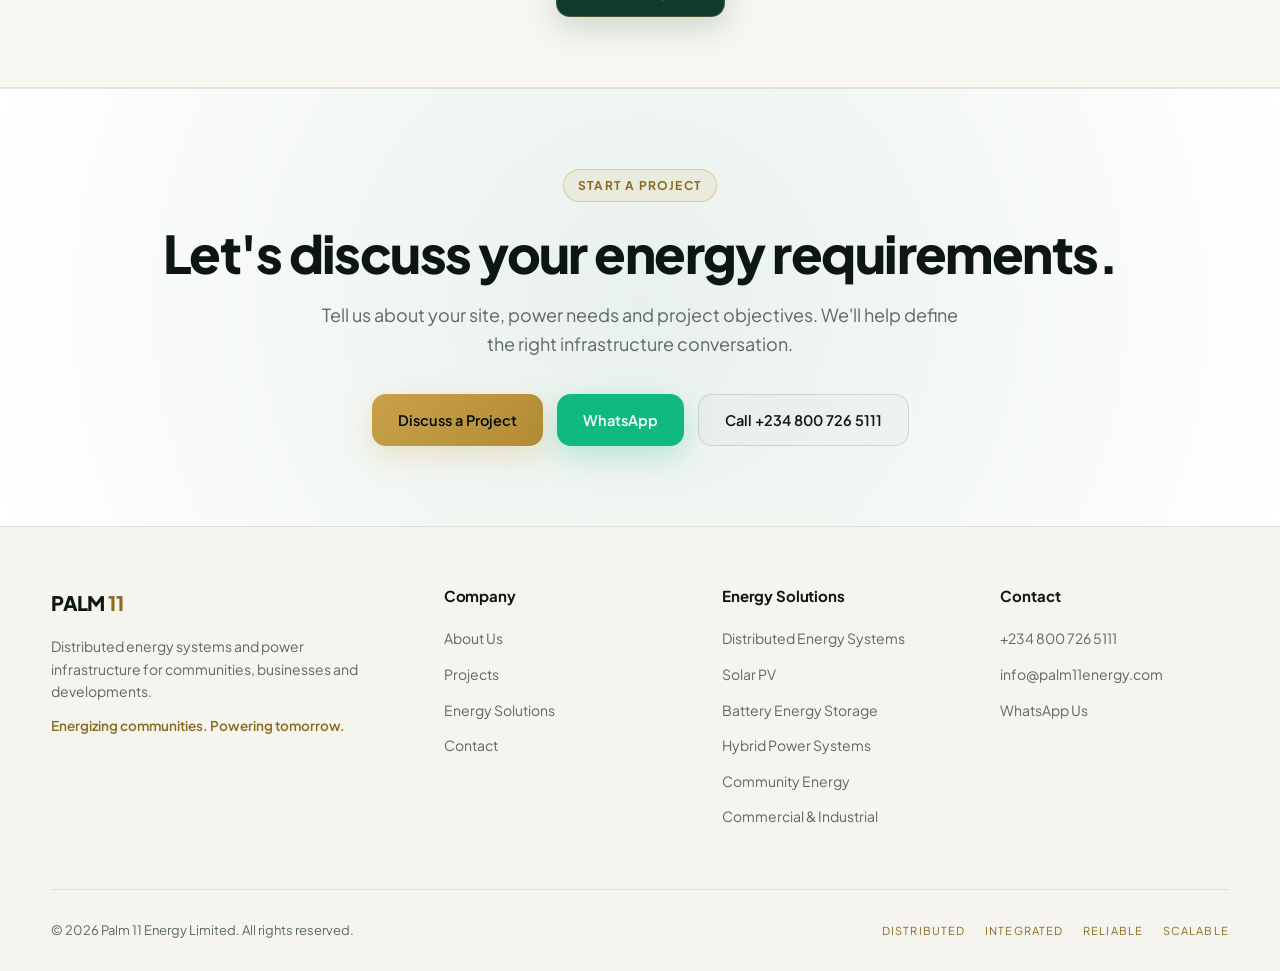
==== commit d5e40e32: "Install consent-gated Google Analytics tag" ====
--- a/index.html
+++ b/index.html
@@ -1,5 +1,29 @@
 <!DOCTYPE html>
 <html lang="en"><head>
+<script>
+  window.dataLayer = window.dataLayer || [];
+  function gtag(){dataLayer.push(arguments);}
+  gtag('consent', 'default', {
+    analytics_storage: 'denied',
+    ad_storage: 'denied',
+    ad_user_data: 'denied',
+    ad_personalization: 'denied'
+  });
+  gtag('js', new Date());
+  window.loadPalm11GoogleAnalytics = function () {
+    if (!window.palm11CookieConsent?.analytics || window.palm11GoogleAnalyticsLoading) return;
+    window.palm11GoogleAnalyticsLoading = true;
+    const script = document.createElement('script');
+    script.async = true;
+    script.src = 'https://www.googletagmanager.com/gtag/js?id=G-WK1J6JEWTY';
+    script.onload = function () {
+      if (window.palm11CookieConsent?.analytics) gtag('config', 'G-WK1J6JEWTY');
+      else window.palm11GoogleAnalyticsLoading = false;
+    };
+    document.head.appendChild(script);
+  };
+</script>
+
 <meta charset="UTF-8"><meta name="viewport" content="width=device-width, initial-scale=1.0">
 
 
--- a/css/styles.css
+++ b/css/styles.css
@@ -1771,3 +1771,158 @@
 .project-filters .filter-btn:hover, .project-filters .filter-btn.active { border-color: var(--green, #315c49); background: var(--green, #315c49); color: #fff; }
 
 .projects-empty { grid-column: 1 / -1; margin: 0; padding: 20px; color: var(--text-muted); text-align: center; }
+
+
+/* Cookie consent */
+.cookie-consent-banner[hidden],
+.cookie-consent-options[hidden],
+.cookie-consent-save[hidden],
+.cookie-consent-customize[hidden],
+.cookie-settings-trigger[hidden] {
+  display: none !important;
+}
+
+.cookie-consent-banner {
+  position: fixed;
+  z-index: 2000;
+  inset: auto 20px 20px;
+  display: flex;
+  align-items: center;
+  justify-content: space-between;
+  gap: 24px;
+  max-width: 1040px;
+  margin-inline: auto;
+  padding: 22px 24px;
+  color: var(--text-main);
+  background: var(--white);
+  border: 1px solid var(--border);
+  border-radius: var(--radius);
+  box-shadow: 0 18px 55px rgba(13, 23, 18, 0.22);
+}
+
+.cookie-consent-content {
+  max-width: 650px;
+}
+
+.cookie-consent-title {
+  margin-bottom: 4px;
+  font-weight: 700;
+  font-size: 1rem;
+}
+
+#cookie-consent-copy {
+  color: var(--text-muted);
+  font-size: 0.88rem;
+  line-height: 1.55;
+}
+
+.cookie-consent-actions {
+  display: flex;
+  flex-wrap: wrap;
+  justify-content: flex-end;
+  gap: 8px;
+  flex-shrink: 0;
+}
+
+.cookie-consent-button,
+.cookie-settings-trigger {
+  min-height: 42px;
+  padding: 9px 13px;
+  border: 1px solid var(--border-light);
+  border-radius: 8px;
+  color: var(--text-main);
+  background: var(--white);
+  font: inherit;
+  font-size: 0.82rem;
+  font-weight: 600;
+  cursor: pointer;
+  transition: var(--transition);
+}
+
+.cookie-consent-button:hover,
+.cookie-settings-trigger:hover {
+  border-color: var(--gold);
+  background: var(--bg-surface);
+}
+
+.cookie-consent-button:focus-visible,
+.cookie-settings-trigger:focus-visible,
+.cookie-consent-options input:focus-visible {
+  outline: 3px solid var(--gold);
+  outline-offset: 3px;
+}
+
+.cookie-consent-accept {
+  color: var(--white);
+  background: var(--emerald-dark);
+  border-color: var(--emerald-dark);
+}
+
+.cookie-consent-accept:hover {
+  color: var(--white);
+  background: #164b3b;
+}
+
+.cookie-consent-options {
+  display: flex;
+  flex-wrap: wrap;
+  gap: 8px 18px;
+  margin-top: 14px;
+  padding-top: 12px;
+  border-top: 1px solid var(--border-light);
+}
+
+.cookie-consent-options label {
+  display: inline-flex;
+  align-items: center;
+  gap: 7px;
+  color: var(--text-muted);
+  font-size: 0.82rem;
+}
+
+.cookie-consent-options input {
+  accent-color: var(--emerald-dark);
+}
+
+.cookie-consent-options label span {
+  color: var(--gold-ink);
+  font-size: 0.75rem;
+}
+
+.cookie-settings-trigger {
+  position: fixed;
+  z-index: 1999;
+  inset: auto auto 16px 16px;
+  min-height: 38px;
+  padding: 7px 11px;
+  background: var(--white);
+  box-shadow: var(--shadow);
+}
+
+@media (max-width: 760px) {
+  .cookie-consent-banner {
+    inset: auto 10px 10px;
+    display: block;
+    max-height: min(85vh, 620px);
+    overflow-y: auto;
+    padding: 18px;
+  }
+
+  .cookie-consent-actions {
+    justify-content: stretch;
+    margin-top: 14px;
+  }
+
+  .cookie-consent-button {
+    flex: 1 1 calc(50% - 8px);
+  }
+
+  .cookie-consent-options {
+    display: grid;
+    gap: 10px;
+  }
+
+  .cookie-settings-trigger {
+    inset: auto auto 10px 10px;
+  }
+}
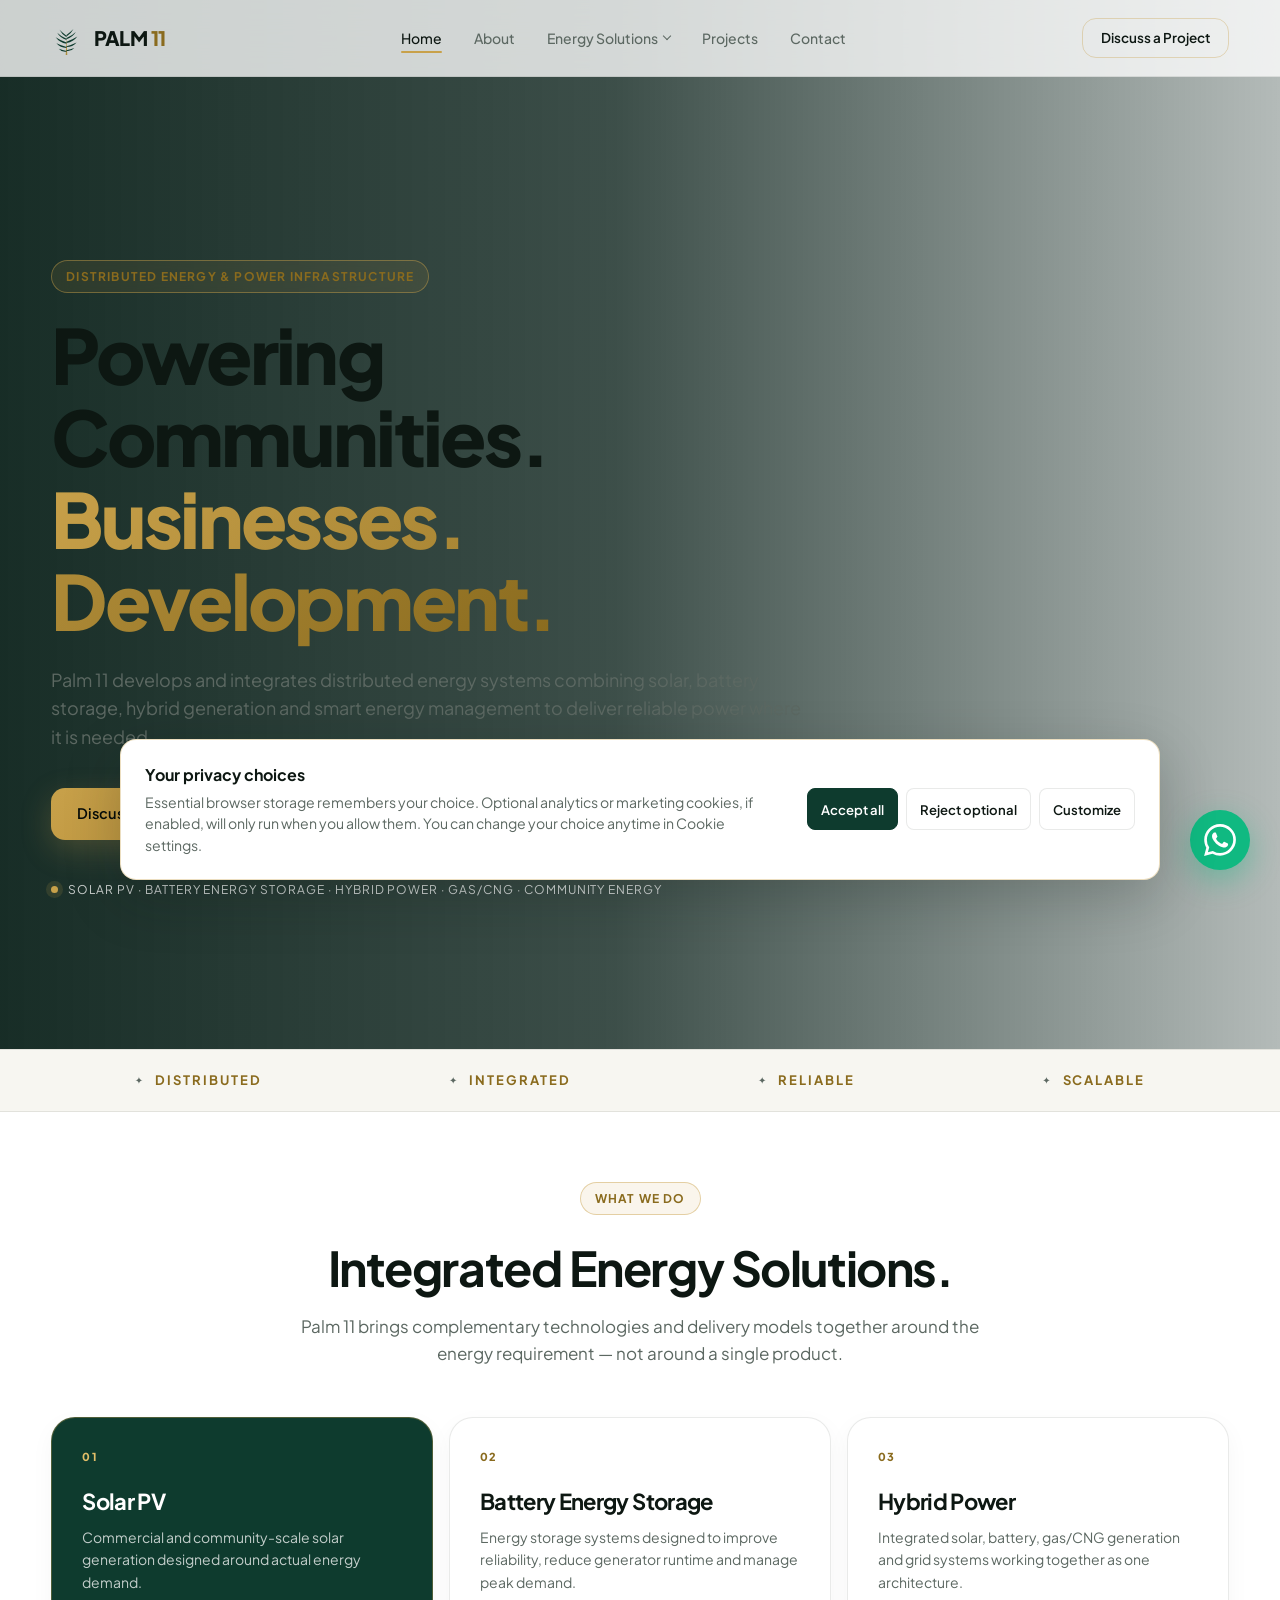
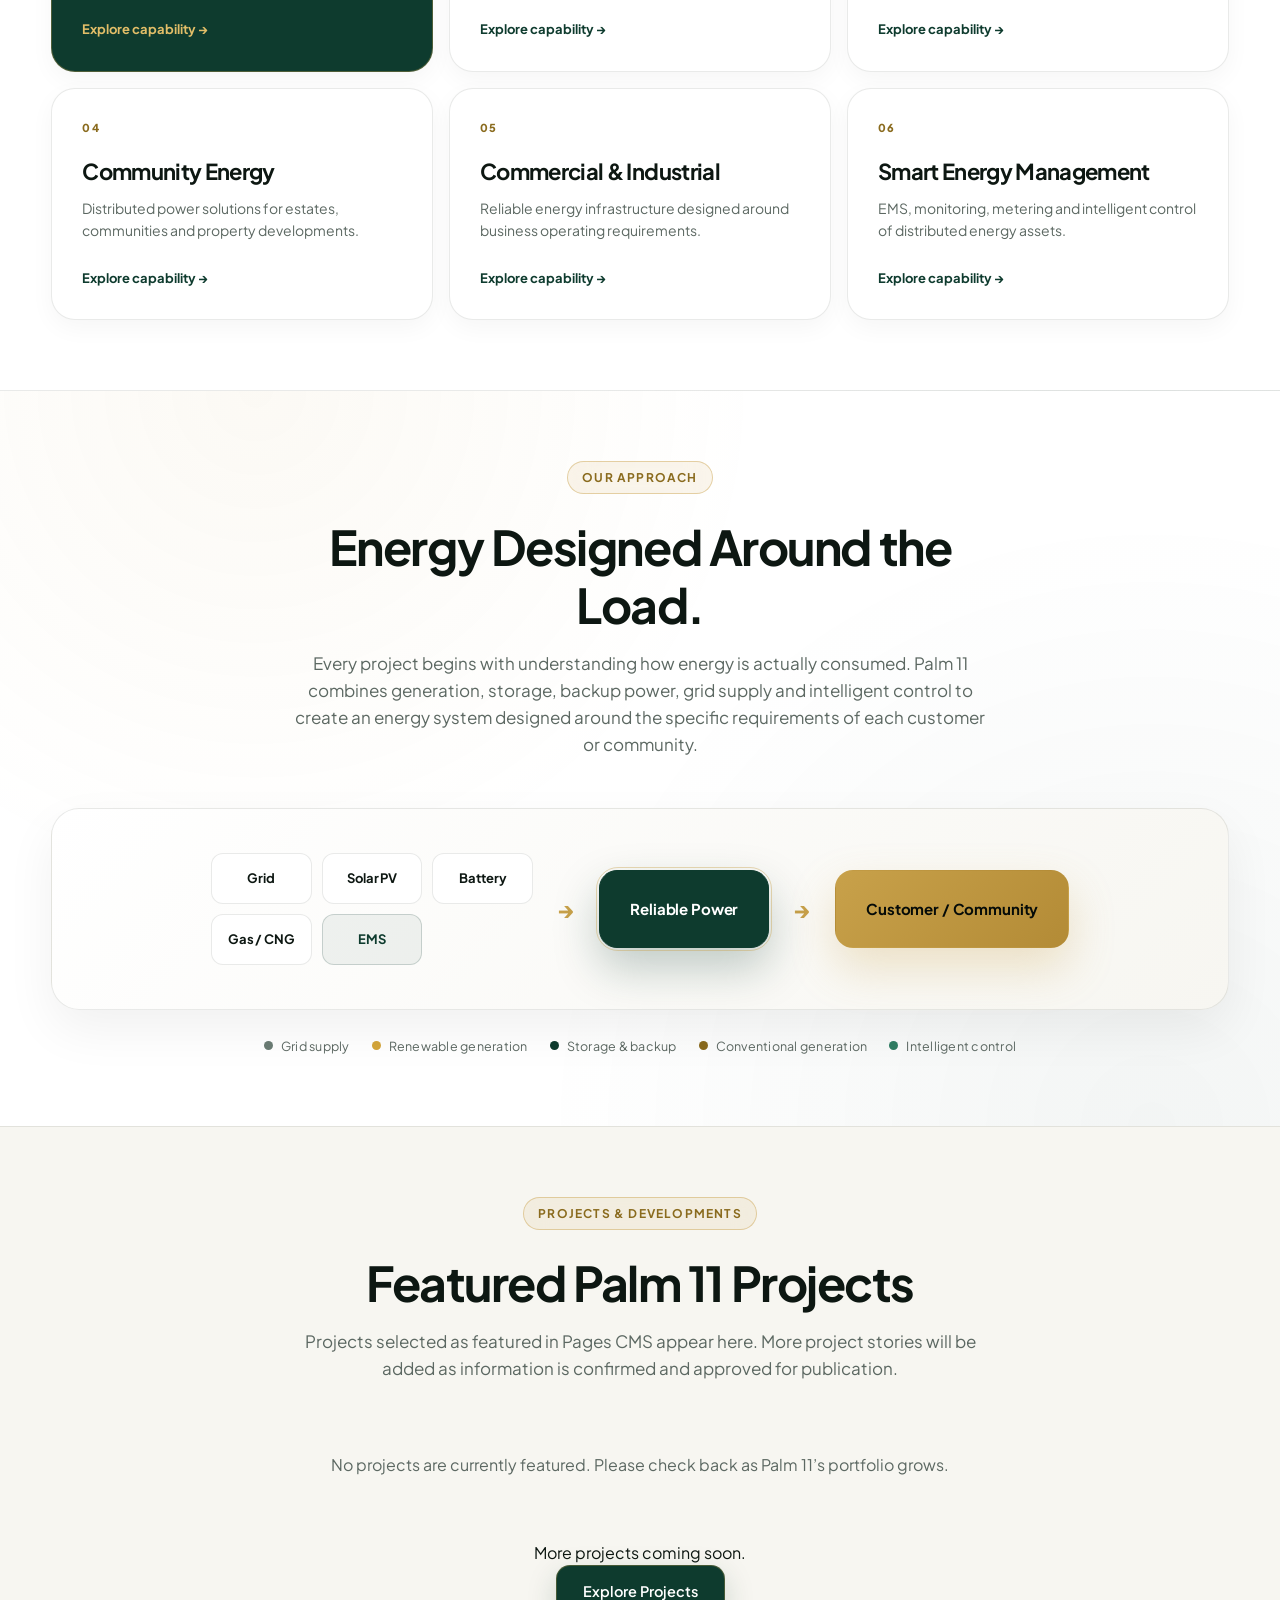
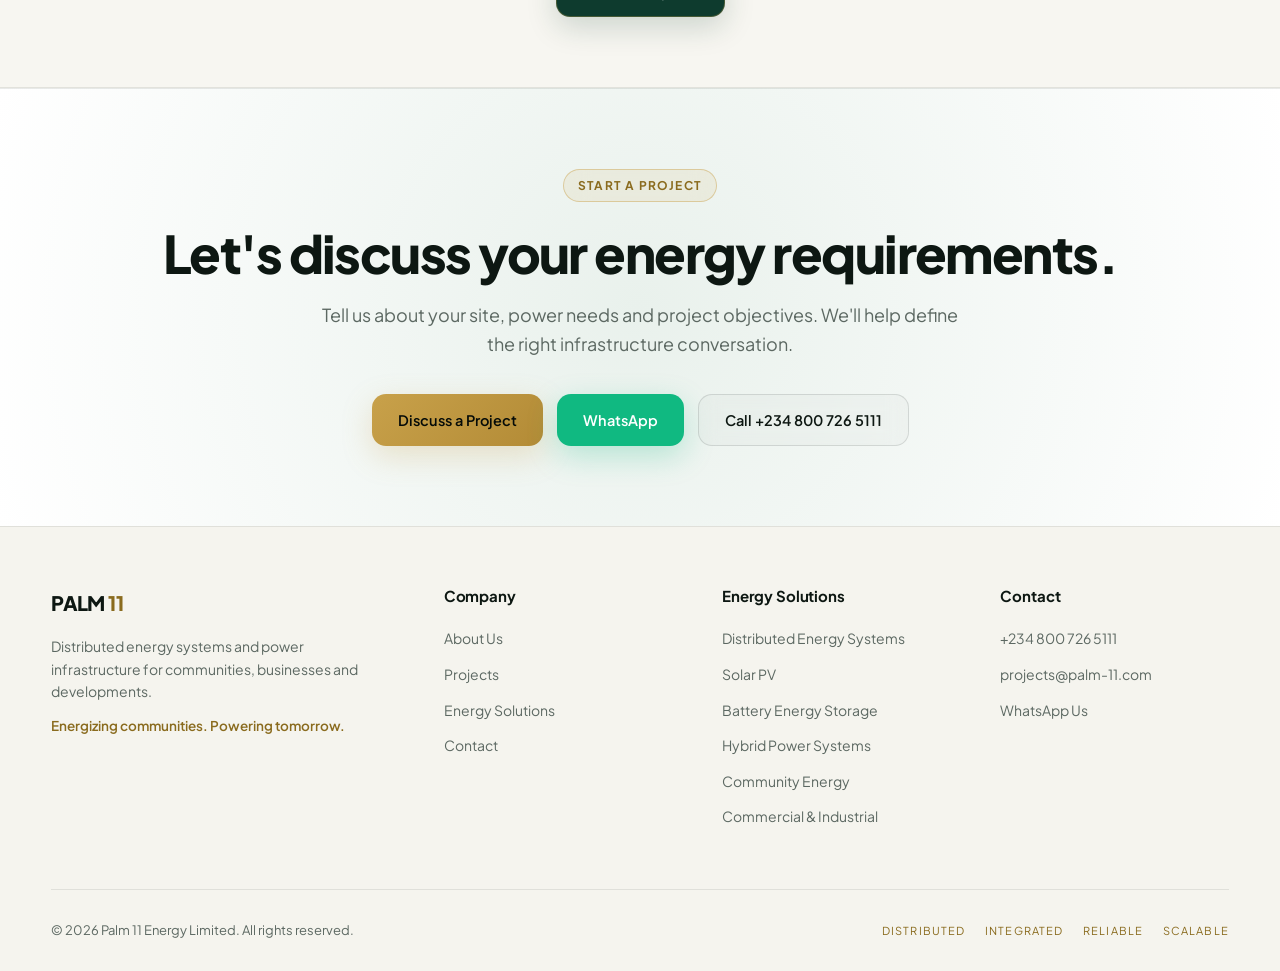
==== commit 8608b4ca: "Update contact email address" ====
--- a/index.html
+++ b/index.html
@@ -56,7 +56,7 @@
 <meta name="twitter:title" content="Palm 11 Energy | Distributed Energy &amp; Power Infrastructure">
 <meta name="twitter:description" content="Palm 11 develops and integrates distributed energy systems — solar PV, battery storage, hybrid power, gas/CNG generation and smart energy management — for communities, businesses and developments across Nigeria.">
 <meta name="twitter:image" content="https://www.palm11energy.com/images/og-home.jpg">
-<script type="application/ld+json">{"@context":"https://schema.org","@graph":[{"@type":"Organization","@id":"https://www.palm11energy.com/#organization","name":"Palm 11 Energy Limited","url":"https://www.palm11energy.com/","logo":"https://www.palm11energy.com/images/logo.svg","description":"Distributed energy and power infrastructure development company.","email":"info@palm11energy.com","telephone":"+2348007265111"},{"@type":"WebSite","@id":"https://www.palm11energy.com/#website","url":"https://www.palm11energy.com/","name":"Palm 11 Energy","publisher":{"@id":"https://www.palm11energy.com/#organization"}},{"@type":"WebPage","@id":"https://www.palm11energy.com/#webpage","url":"https://www.palm11energy.com/","name":"Palm 11 Energy | Distributed Energy & Power Infrastructure","description":"Palm 11 develops and integrates distributed energy systems — solar PV, battery storage, hybrid power, gas/CNG generation and smart energy management — for communities, businesses and developments across Nigeria.","isPartOf":{"@id":"https://www.palm11energy.com/#website"},"about":{"@id":"https://www.palm11energy.com/#organization"},"primaryImageOfPage":{"@type":"ImageObject","url":"https://www.palm11energy.com/images/og-home.jpg"}}]}</script>
+<script type="application/ld+json">{"@context":"https://schema.org","@graph":[{"@type":"Organization","@id":"https://www.palm11energy.com/#organization","name":"Palm 11 Energy Limited","url":"https://www.palm11energy.com/","logo":"https://www.palm11energy.com/images/logo.svg","description":"Distributed energy and power infrastructure development company.","email":"projects@palm-11.com","telephone":"+2348007265111"},{"@type":"WebSite","@id":"https://www.palm11energy.com/#website","url":"https://www.palm11energy.com/","name":"Palm 11 Energy","publisher":{"@id":"https://www.palm11energy.com/#organization"}},{"@type":"WebPage","@id":"https://www.palm11energy.com/#webpage","url":"https://www.palm11energy.com/","name":"Palm 11 Energy | Distributed Energy & Power Infrastructure","description":"Palm 11 develops and integrates distributed energy systems — solar PV, battery storage, hybrid power, gas/CNG generation and smart energy management — for communities, businesses and developments across Nigeria.","isPartOf":{"@id":"https://www.palm11energy.com/#website"},"about":{"@id":"https://www.palm11energy.com/#organization"},"primaryImageOfPage":{"@type":"ImageObject","url":"https://www.palm11energy.com/images/og-home.jpg"}}]}</script>
 <link rel="stylesheet" href="css/styles.css"><link rel="icon" type="image/svg+xml" href="images/logo-mark.svg"></head><body>
 <header class="site-header">
   <div class="container nav-wrapper">
@@ -227,7 +227,7 @@
       </ul></div>
       <div class="footer-col"><h4>Contact</h4><ul>
         <li><a href="tel:+2348007265111">+234 800 726 5111</a></li>
-        <li><a href="mailto:info@palm11energy.com">info@palm11energy.com</a></li>
+        <li><a href="mailto:projects@palm-11.com">projects@palm-11.com</a></li>
         <li><a href="https://wa.me/2348007265111" target="_blank" rel="noopener">WhatsApp Us</a></li>
       </ul></div>
     </div>
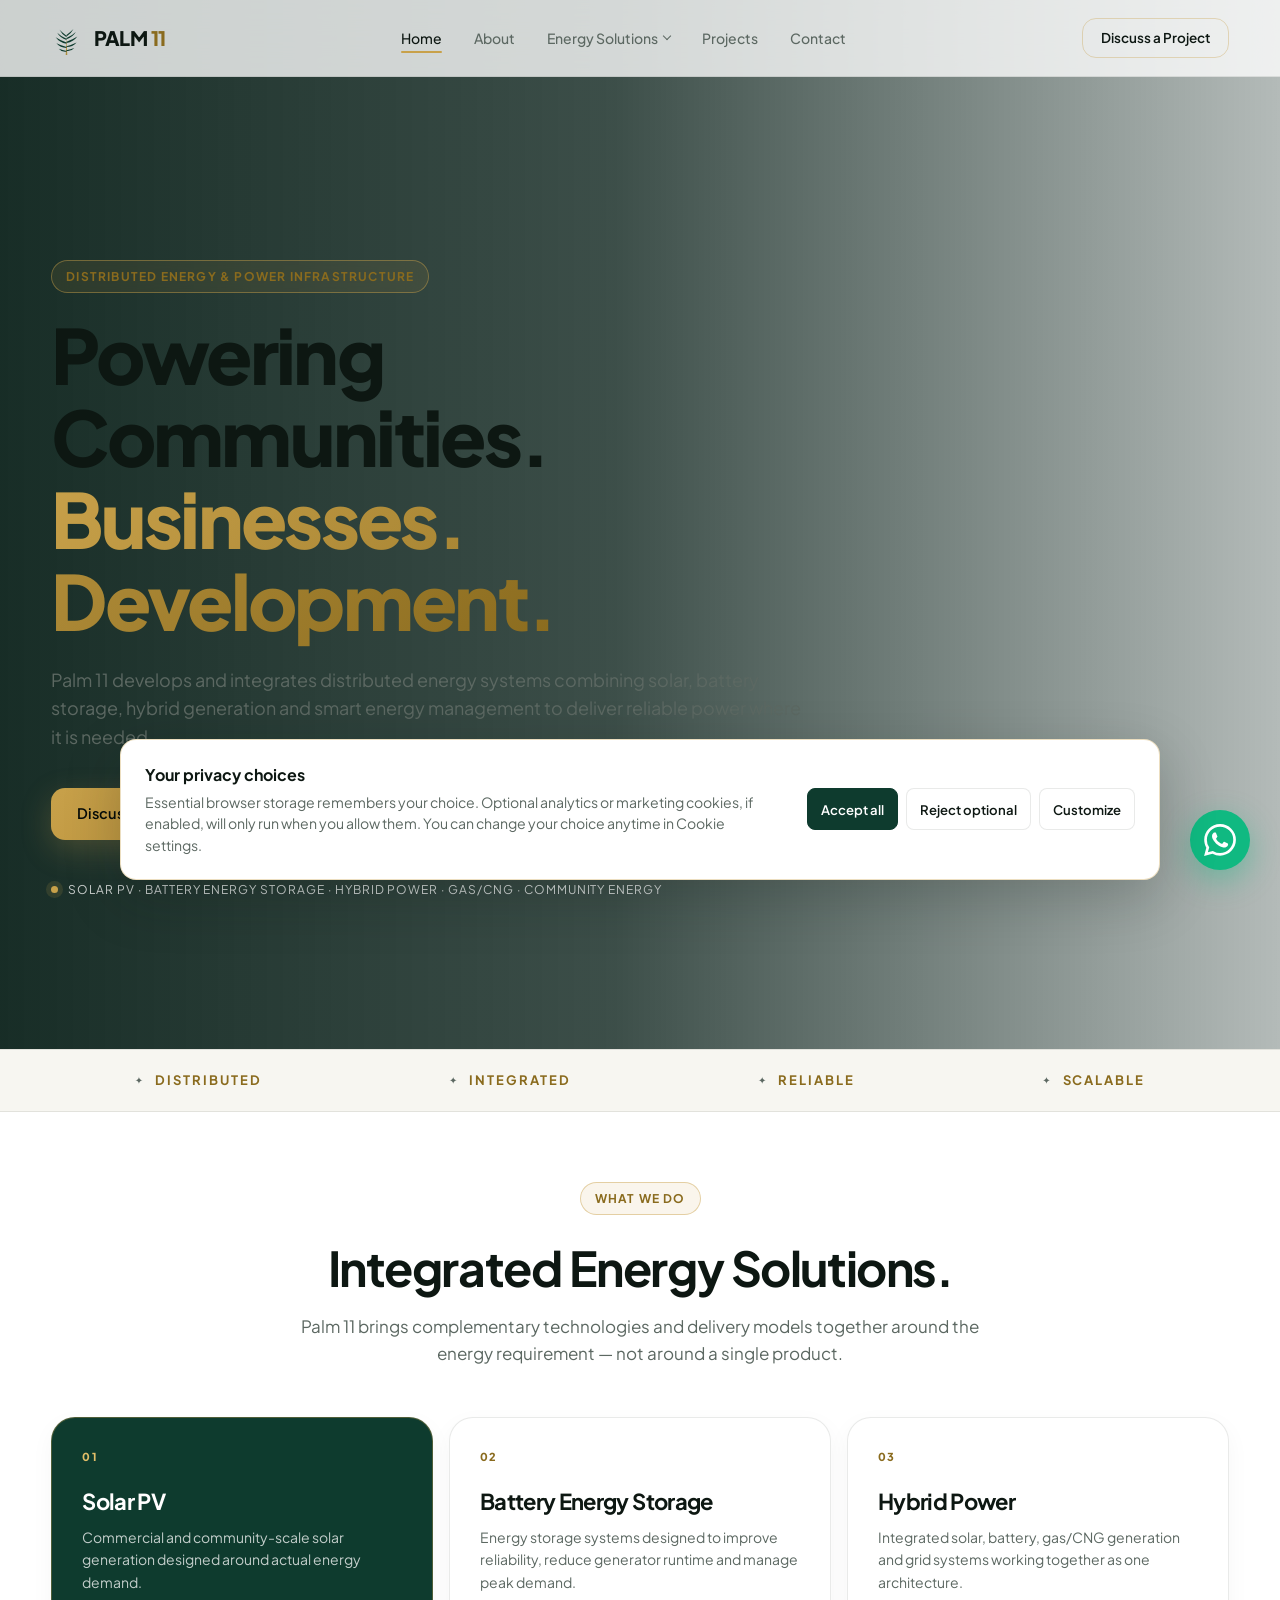
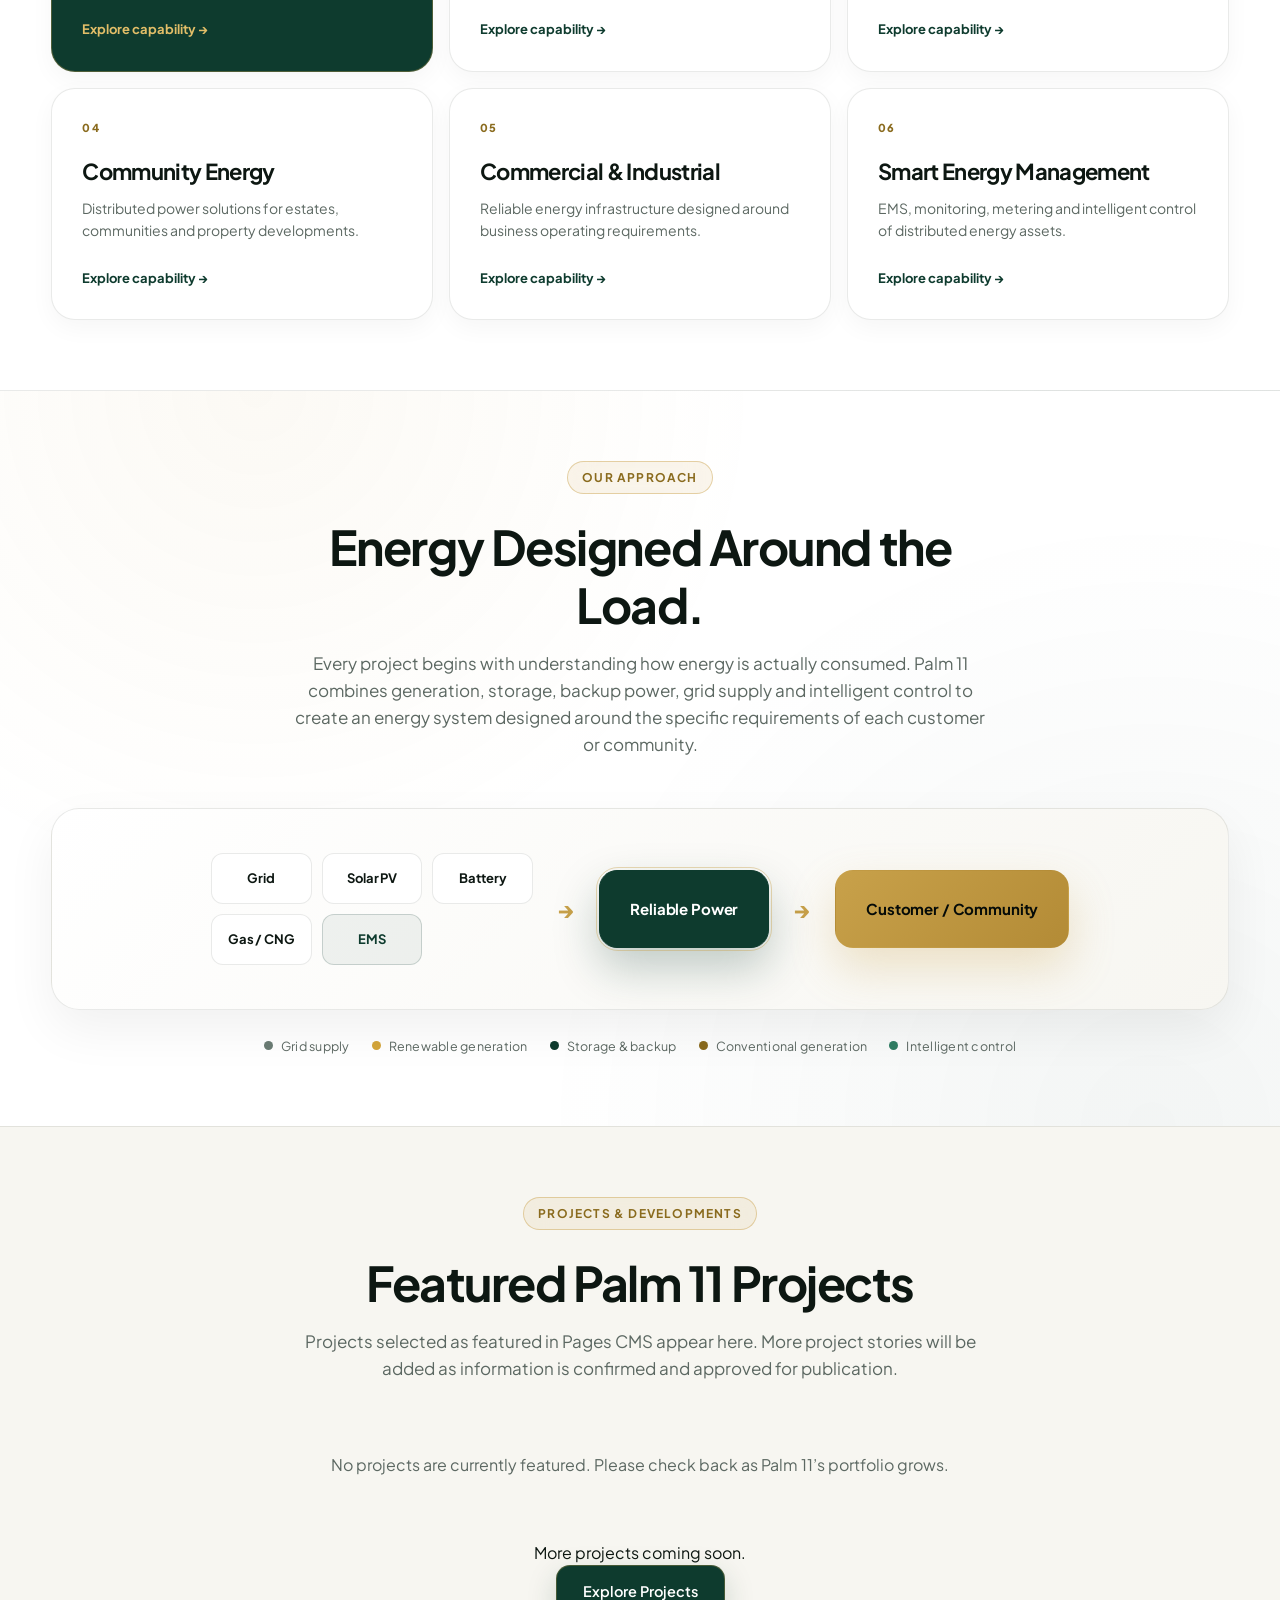
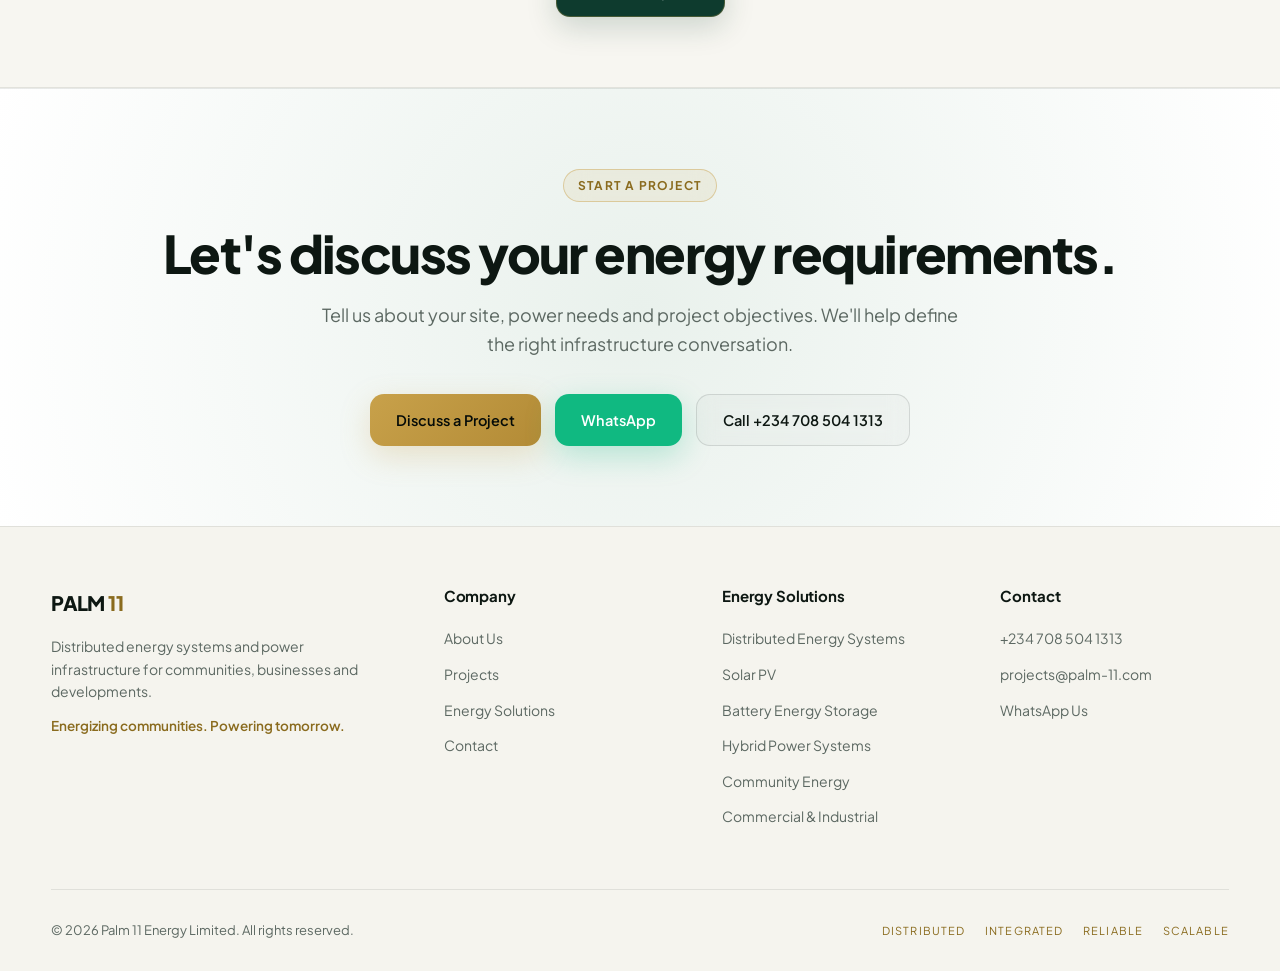
==== commit 5b2de272: "Update phone and WhatsApp contact numbers" ====
--- a/index.html
+++ b/index.html
@@ -56,7 +56,7 @@
 <meta name="twitter:title" content="Palm 11 Energy | Distributed Energy &amp; Power Infrastructure">
 <meta name="twitter:description" content="Palm 11 develops and integrates distributed energy systems — solar PV, battery storage, hybrid power, gas/CNG generation and smart energy management — for communities, businesses and developments across Nigeria.">
 <meta name="twitter:image" content="https://www.palm11energy.com/images/og-home.jpg">
-<script type="application/ld+json">{"@context":"https://schema.org","@graph":[{"@type":"Organization","@id":"https://www.palm11energy.com/#organization","name":"Palm 11 Energy Limited","url":"https://www.palm11energy.com/","logo":"https://www.palm11energy.com/images/logo.svg","description":"Distributed energy and power infrastructure development company.","email":"projects@palm-11.com","telephone":"+2348007265111"},{"@type":"WebSite","@id":"https://www.palm11energy.com/#website","url":"https://www.palm11energy.com/","name":"Palm 11 Energy","publisher":{"@id":"https://www.palm11energy.com/#organization"}},{"@type":"WebPage","@id":"https://www.palm11energy.com/#webpage","url":"https://www.palm11energy.com/","name":"Palm 11 Energy | Distributed Energy & Power Infrastructure","description":"Palm 11 develops and integrates distributed energy systems — solar PV, battery storage, hybrid power, gas/CNG generation and smart energy management — for communities, businesses and developments across Nigeria.","isPartOf":{"@id":"https://www.palm11energy.com/#website"},"about":{"@id":"https://www.palm11energy.com/#organization"},"primaryImageOfPage":{"@type":"ImageObject","url":"https://www.palm11energy.com/images/og-home.jpg"}}]}</script>
+<script type="application/ld+json">{"@context":"https://schema.org","@graph":[{"@type":"Organization","@id":"https://www.palm11energy.com/#organization","name":"Palm 11 Energy Limited","url":"https://www.palm11energy.com/","logo":"https://www.palm11energy.com/images/logo.svg","description":"Distributed energy and power infrastructure development company.","email":"projects@palm-11.com","telephone":"+2347085041313"},{"@type":"WebSite","@id":"https://www.palm11energy.com/#website","url":"https://www.palm11energy.com/","name":"Palm 11 Energy","publisher":{"@id":"https://www.palm11energy.com/#organization"}},{"@type":"WebPage","@id":"https://www.palm11energy.com/#webpage","url":"https://www.palm11energy.com/","name":"Palm 11 Energy | Distributed Energy & Power Infrastructure","description":"Palm 11 develops and integrates distributed energy systems — solar PV, battery storage, hybrid power, gas/CNG generation and smart energy management — for communities, businesses and developments across Nigeria.","isPartOf":{"@id":"https://www.palm11energy.com/#website"},"about":{"@id":"https://www.palm11energy.com/#organization"},"primaryImageOfPage":{"@type":"ImageObject","url":"https://www.palm11energy.com/images/og-home.jpg"}}]}</script>
 <link rel="stylesheet" href="css/styles.css"><link rel="icon" type="image/svg+xml" href="images/logo-mark.svg"></head><body>
 <header class="site-header">
   <div class="container nav-wrapper">
@@ -201,8 +201,8 @@
   <p>Tell us about your site, power needs and project objectives. We'll help define the right infrastructure conversation.</p>
   <div class="cta-actions">
     <a href="contact.html" class="btn btn-gold">Discuss a Project</a>
-    <a href="https://wa.me/2348007265111?text=Hello%20Palm%2011%2C%20I%27d%20like%20to%20discuss%20an%20energy%20project" class="btn btn-whatsapp" target="_blank" rel="noopener">WhatsApp</a>
-    <a href="tel:+2348007265111" class="btn btn-outline-white">Call +234 800 726 5111</a>
+    <a href="https://wa.me/2347085041313?text=Hello%20Palm%2011%2C%20I%27d%20like%20to%20discuss%20an%20energy%20project" class="btn btn-whatsapp" target="_blank" rel="noopener">WhatsApp</a>
+    <a href="tel:+2347085041313" class="btn btn-outline-white">Call +234 708 504 1313</a>
   </div>
 </div></section>
 
@@ -226,15 +226,15 @@
         <li><a href="services.html#ci">Commercial &amp; Industrial</a></li>
       </ul></div>
       <div class="footer-col"><h4>Contact</h4><ul>
-        <li><a href="tel:+2348007265111">+234 800 726 5111</a></li>
+        <li><a href="tel:+2347085041313">+234 708 504 1313</a></li>
         <li><a href="mailto:projects@palm-11.com">projects@palm-11.com</a></li>
-        <li><a href="https://wa.me/2348007265111" target="_blank" rel="noopener">WhatsApp Us</a></li>
+        <li><a href="https://wa.me/2347085041313" target="_blank" rel="noopener">WhatsApp Us</a></li>
       </ul></div>
     </div>
     <div class="footer-bottom"><p>© 2026 Palm 11 Energy Limited. All rights reserved.</p><div class="values"><span>Distributed</span><span>Integrated</span><span>Reliable</span><span>Scalable</span></div></div>
   </div>
 </footer>
-<a href="https://wa.me/2348007265111?text=Hello%20Palm%2011%2C%20I%27d%20like%20to%20discuss%20an%20energy%20project" class="whatsapp-float" target="_blank" rel="noopener" aria-label="Chat on WhatsApp"><svg viewBox="0 0 24 24"><path d="M17.472 14.382c-.297-.149-1.758-.867-2.03-.967-.273-.099-.471-.148-.67.15-.197.297-.767.966-.94 1.164-.173.199-.347.223-.644.075-.297-.15-1.255-.463-2.39-1.475-.883-.788-1.48-1.761-1.653-2.059-.173-.297-.018-.458.13-.606.134-.133.298-.347.446-.52.149-.174.198-.298.298-.497.099-.198.05-.371-.025-.52-.075-.149-.669-1.612-.916-2.207-.242-.579-.487-.5-.669-.51-.173-.008-.371-.01-.57-.01-.198 0-.52.074-.792.372-.272.297-1.04 1.016-1.04 2.479 0 1.462 1.065 2.875 1.213 3.074.149.198 2.096 3.2 5.077 4.487.709.306 1.262.489 1.694.625.712.227 1.36.195 1.871.118.571-.085 1.758-.719 2.006-1.413.248-.694.248-1.289.173-1.413-.074-.124-.272-.198-.57-.347m-5.421 7.403h-.004a9.87 9.87 0 01-5.031-1.378l-.361-.214-3.741.982.998-3.648-.235-.374a9.86 9.86 0 01-1.51-5.26c.001-5.45 4.436-9.884 9.888-9.884 2.64 0 5.122 1.03 6.988 2.898a9.825 9.825 0 012.893 6.994c-.003 5.45-4.435 9.884-9.885 9.884m8.413-18.297A11.815 11.815 0 0012.05 0C5.495 0 .16 5.335.157 11.892c0 2.096.547 4.142 1.588 5.945L.057 24l6.305-1.654a11.882 11.882 0 005.683 1.448h.005c6.554 0 11.89-5.335 11.893-11.893a11.821 11.821 0 00-3.48-8.413z"/></svg></a>
+<a href="https://wa.me/2347085041313?text=Hello%20Palm%2011%2C%20I%27d%20like%20to%20discuss%20an%20energy%20project" class="whatsapp-float" target="_blank" rel="noopener" aria-label="Chat on WhatsApp"><svg viewBox="0 0 24 24"><path d="M17.472 14.382c-.297-.149-1.758-.867-2.03-.967-.273-.099-.471-.148-.67.15-.197.297-.767.966-.94 1.164-.173.199-.347.223-.644.075-.297-.15-1.255-.463-2.39-1.475-.883-.788-1.48-1.761-1.653-2.059-.173-.297-.018-.458.13-.606.134-.133.298-.347.446-.52.149-.174.198-.298.298-.497.099-.198.05-.371-.025-.52-.075-.149-.669-1.612-.916-2.207-.242-.579-.487-.5-.669-.51-.173-.008-.371-.01-.57-.01-.198 0-.52.074-.792.372-.272.297-1.04 1.016-1.04 2.479 0 1.462 1.065 2.875 1.213 3.074.149.198 2.096 3.2 5.077 4.487.709.306 1.262.489 1.694.625.712.227 1.36.195 1.871.118.571-.085 1.758-.719 2.006-1.413.248-.694.248-1.289.173-1.413-.074-.124-.272-.198-.57-.347m-5.421 7.403h-.004a9.87 9.87 0 01-5.031-1.378l-.361-.214-3.741.982.998-3.648-.235-.374a9.86 9.86 0 01-1.51-5.26c.001-5.45 4.436-9.884 9.888-9.884 2.64 0 5.122 1.03 6.988 2.898a9.825 9.825 0 012.893 6.994c-.003 5.45-4.435 9.884-9.885 9.884m8.413-18.297A11.815 11.815 0 0012.05 0C5.495 0 .16 5.335.157 11.892c0 2.096.547 4.142 1.588 5.945L.057 24l6.305-1.654a11.882 11.882 0 005.683 1.448h.005c6.554 0 11.89-5.335 11.893-11.893a11.821 11.821 0 00-3.48-8.413z"/></svg></a>
 <script src="js/main.js"></script></body></html>
 
 
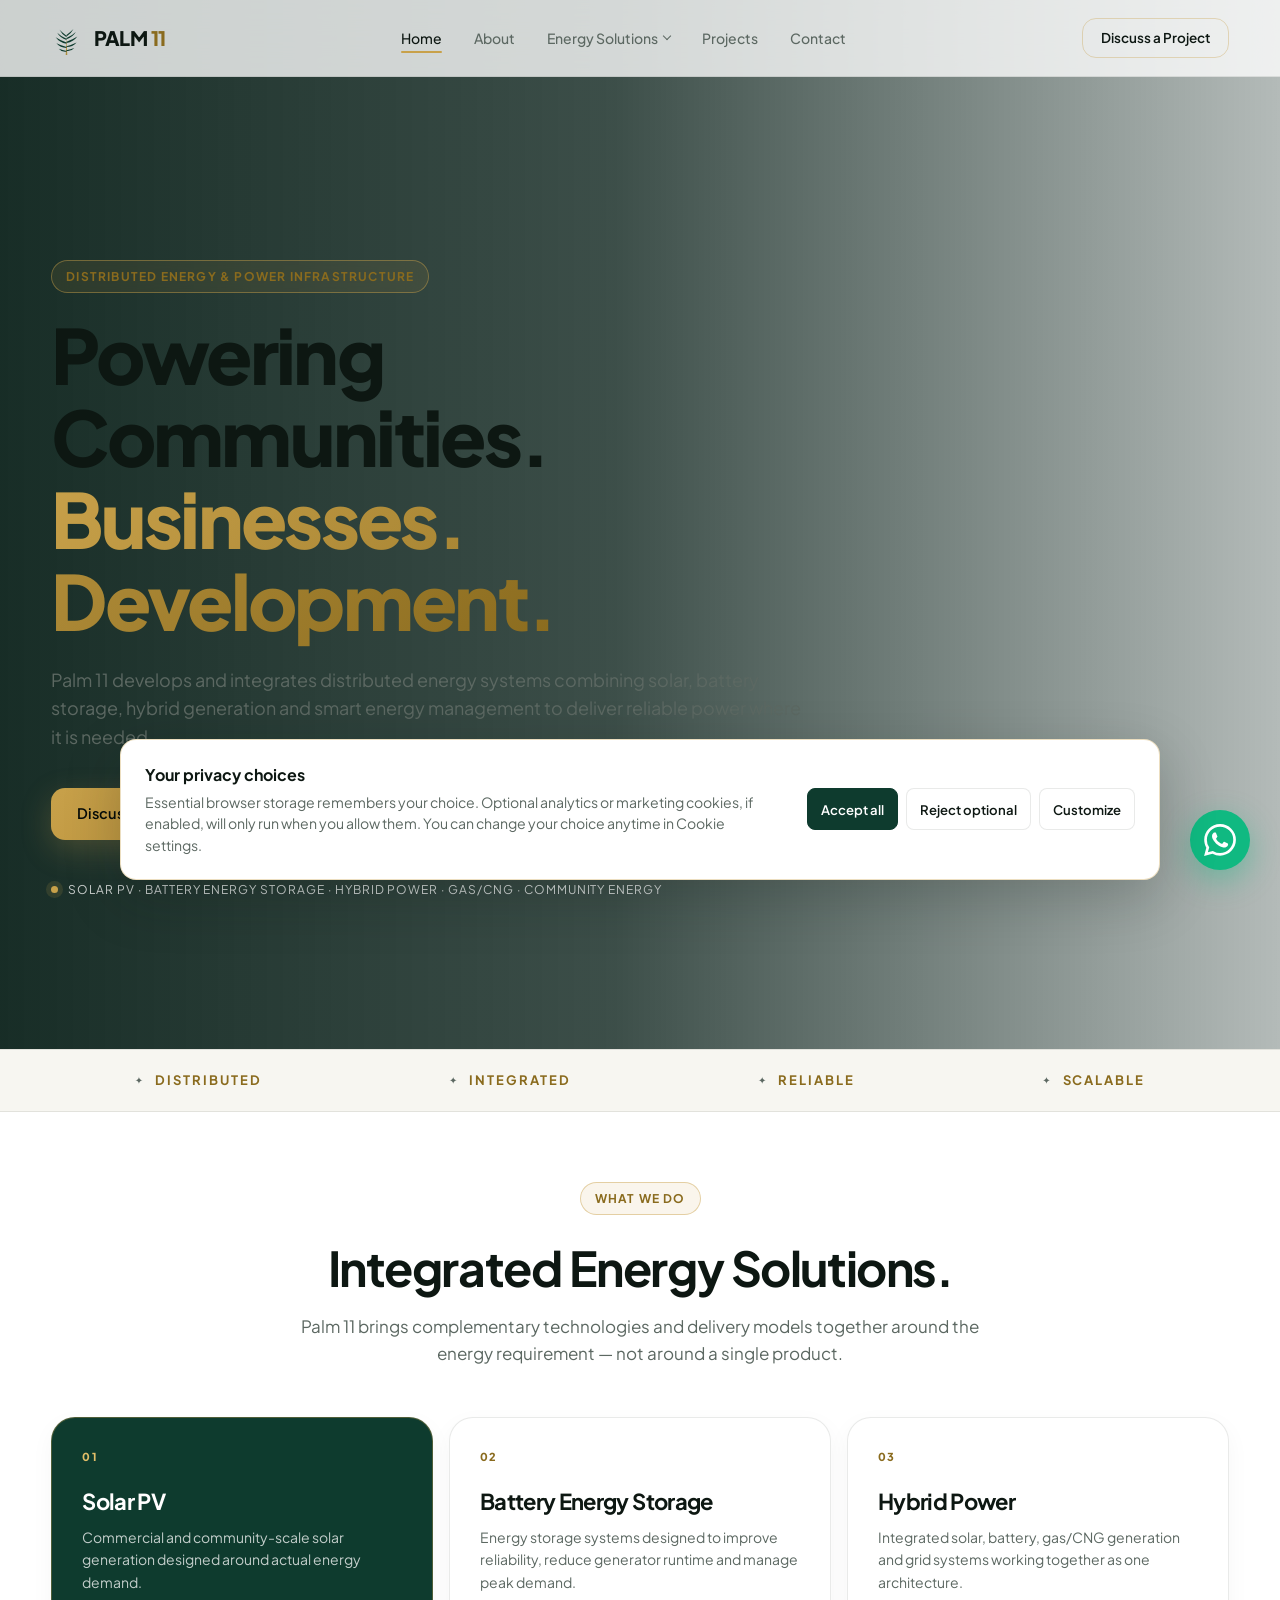
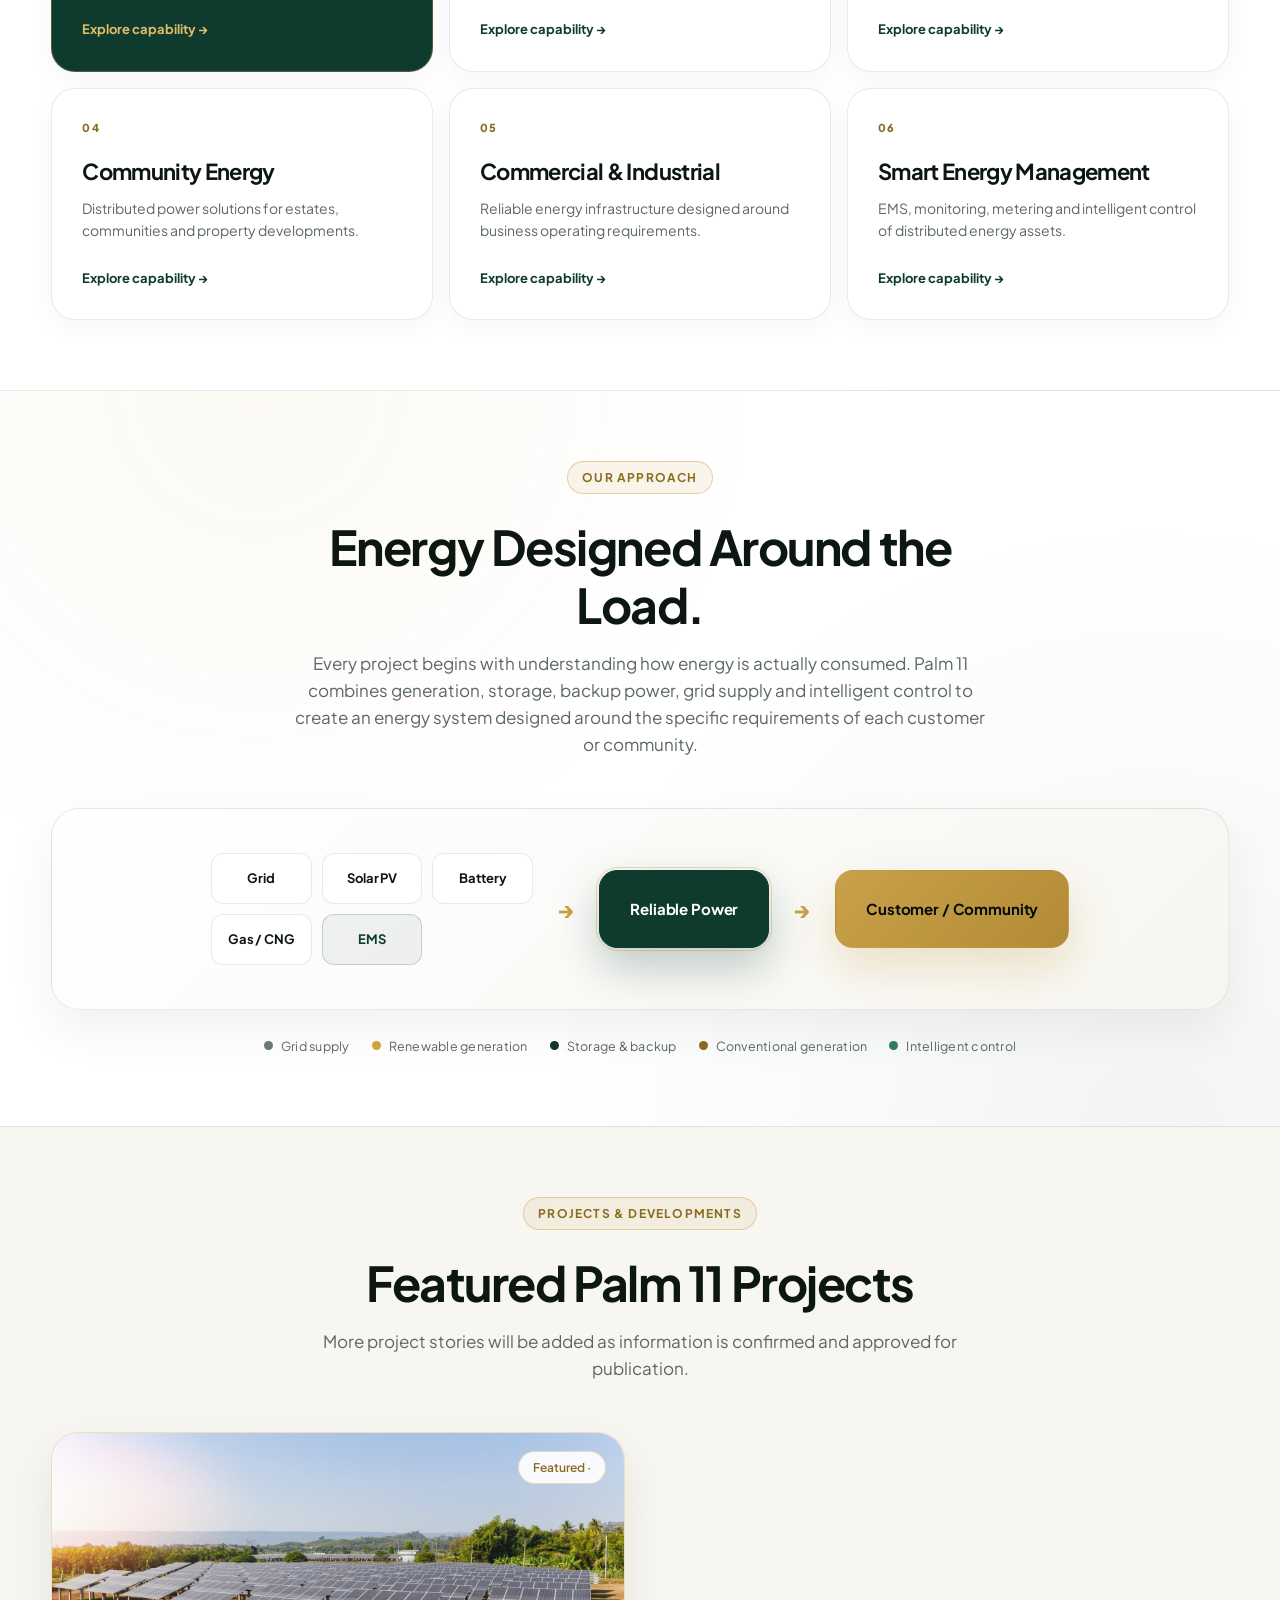
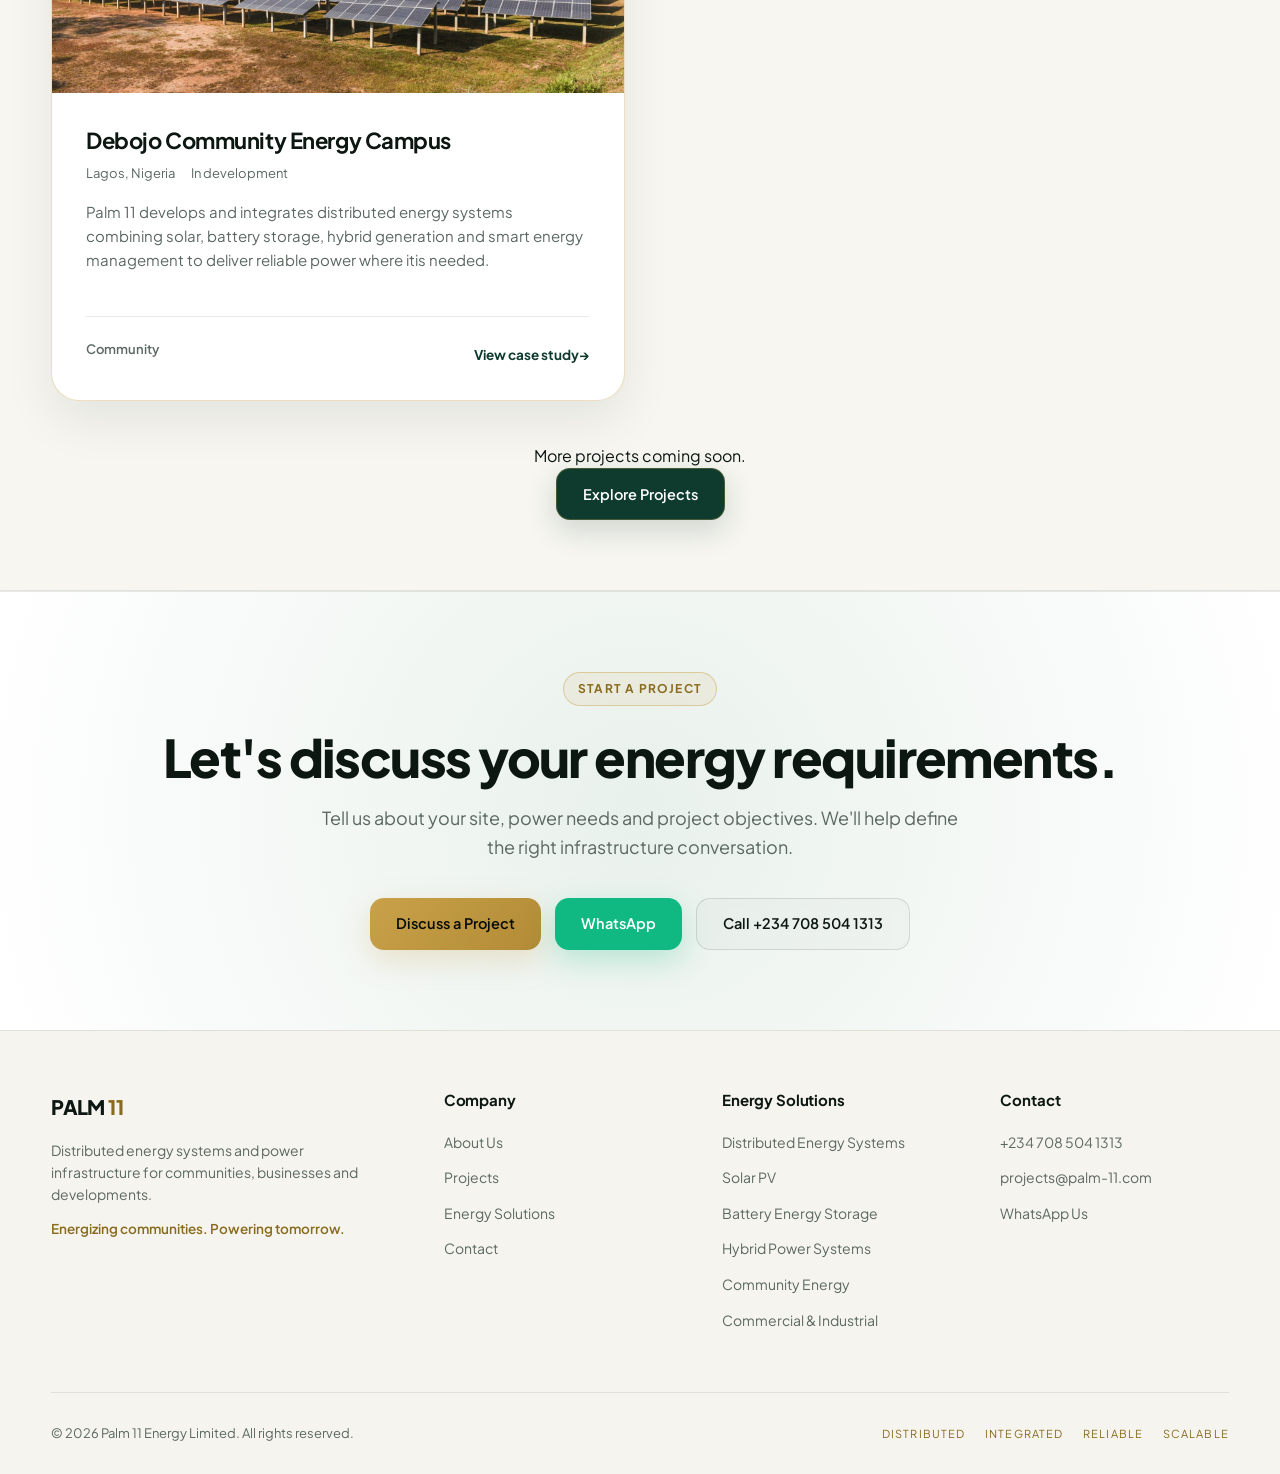
==== commit da52fd3d: "Update index.html" ====
--- a/index.html
+++ b/index.html
@@ -185,7 +185,7 @@
 
 <!-- PROJECTS -->
 <section class="section project-preview"><div class="container">
-  <div class="section-header"><span class="eyebrow">Projects &amp; Developments</span><h2>Featured Palm 11 Projects</h2><p>Projects selected as featured in Pages CMS appear here. More project stories will be added as information is confirmed and approved for publication.</p></div>
+  <div class="section-header"><span class="eyebrow">Projects &amp; Developments</span><h2>Featured Palm 11 Projects</h2><p>More project stories will be added as information is confirmed and approved for publication.</p></div>
   <div class="projects-grid">
     <article class="project-card project-card-featured" data-project-slug="debojo-community-energy" data-category="community" data-status="in-development" data-featured="true">
       <div class="project-image"><div class="project-image-placeholder" role="img" aria-label="Project image not yet approved for publication"><span>Project image to be added</span></div><span class="project-badge">Community · In development</span></div>
